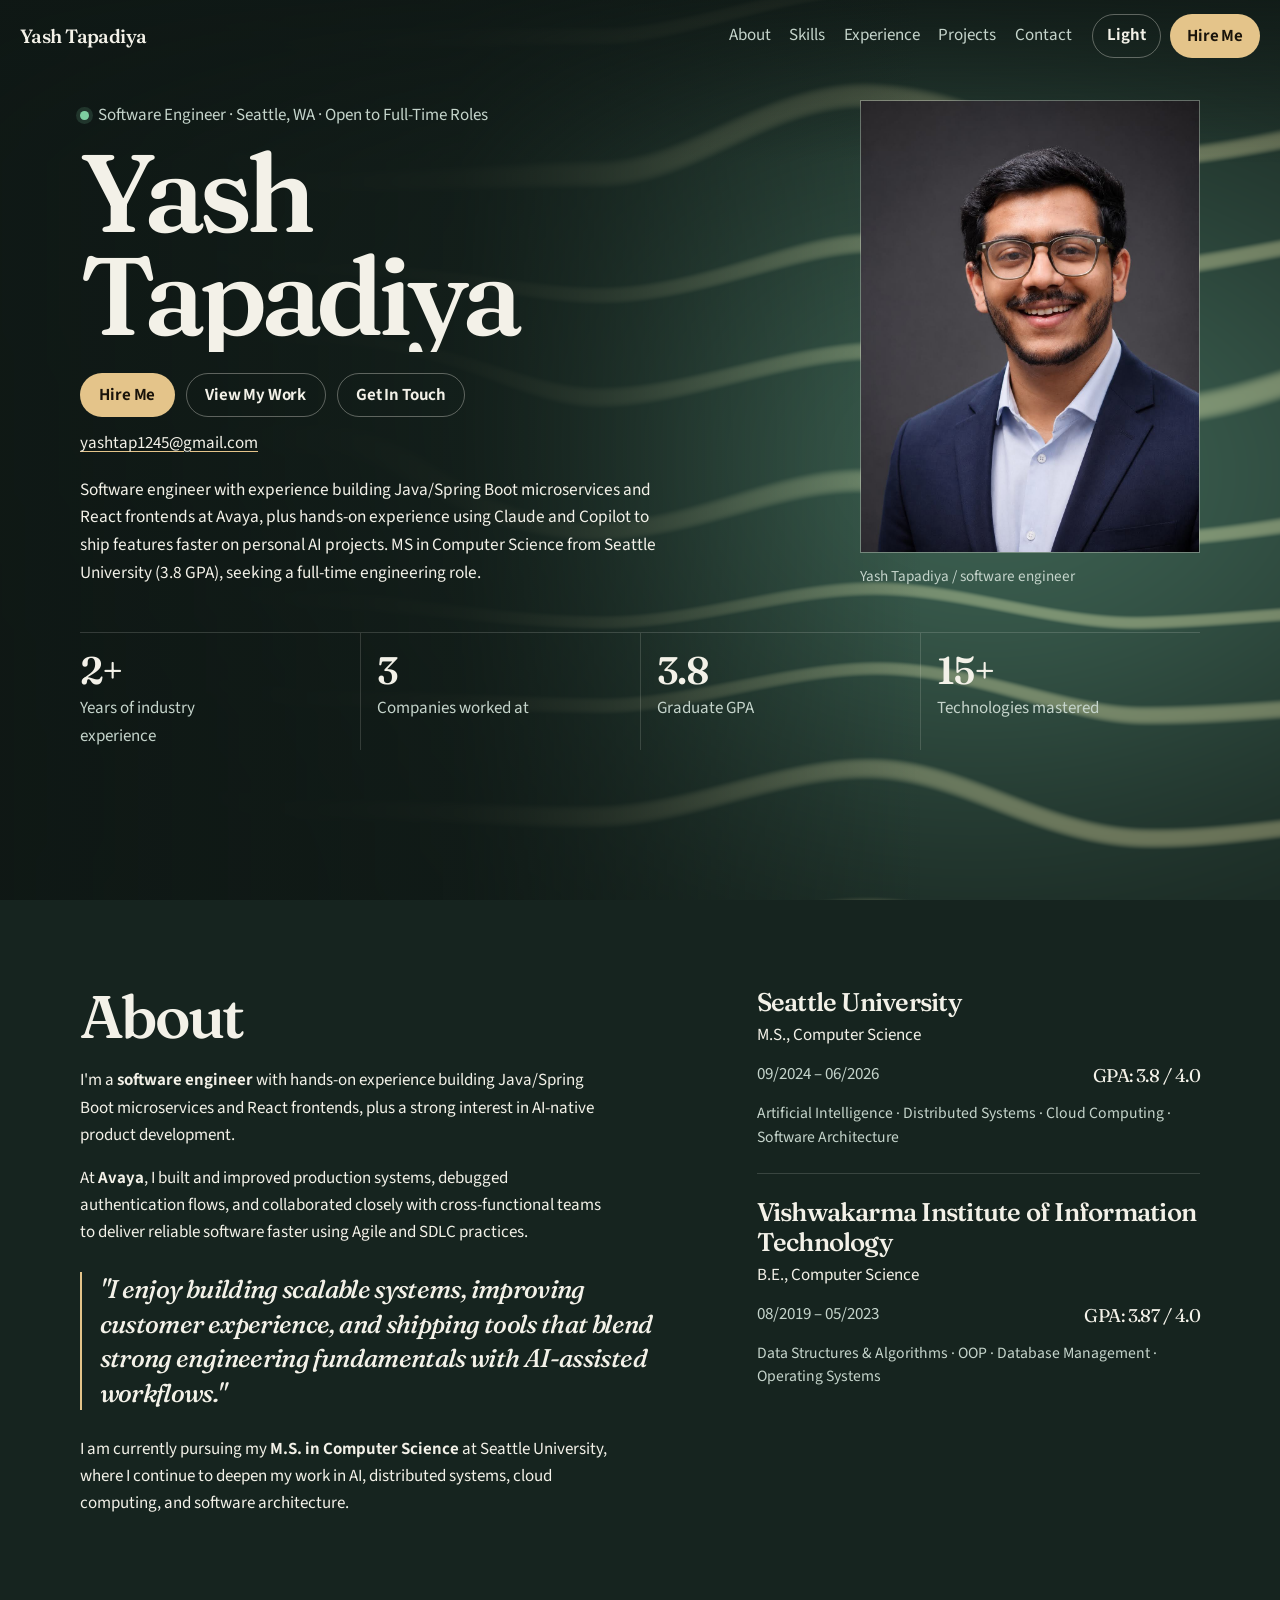
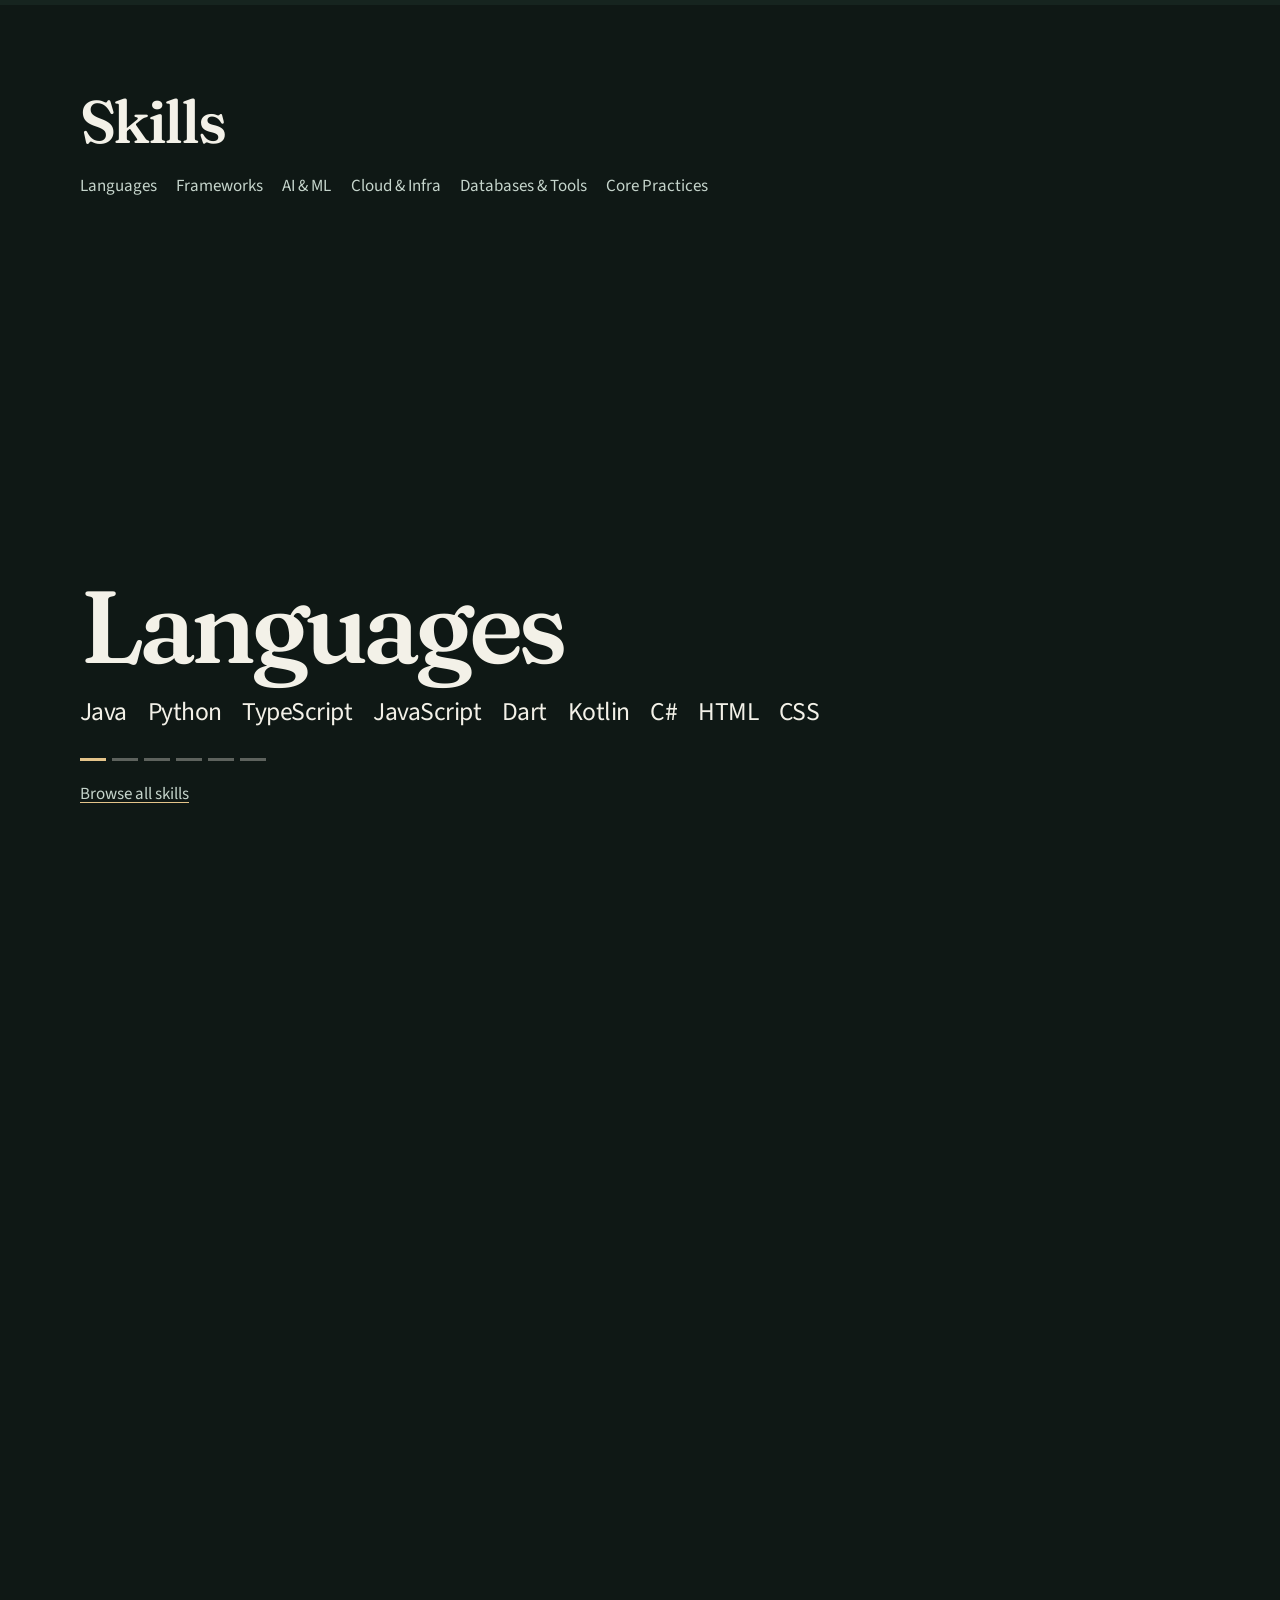
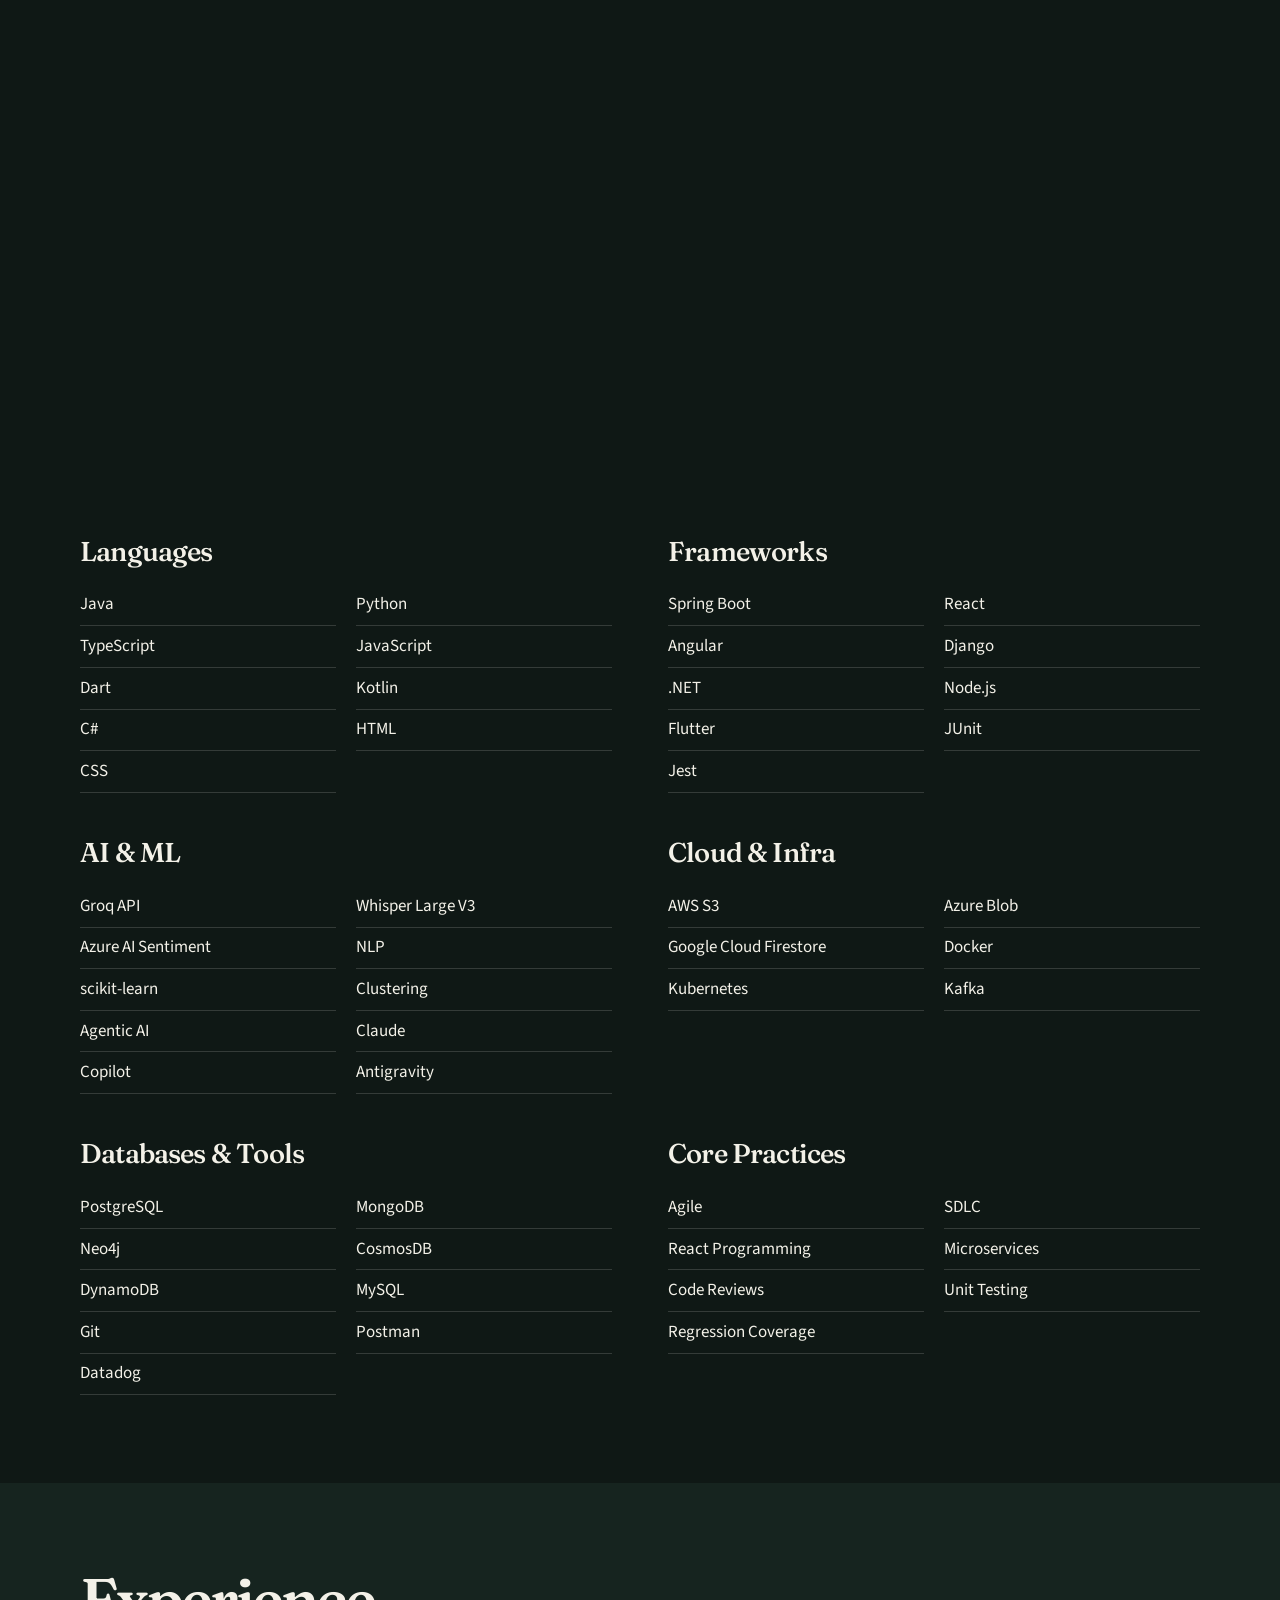
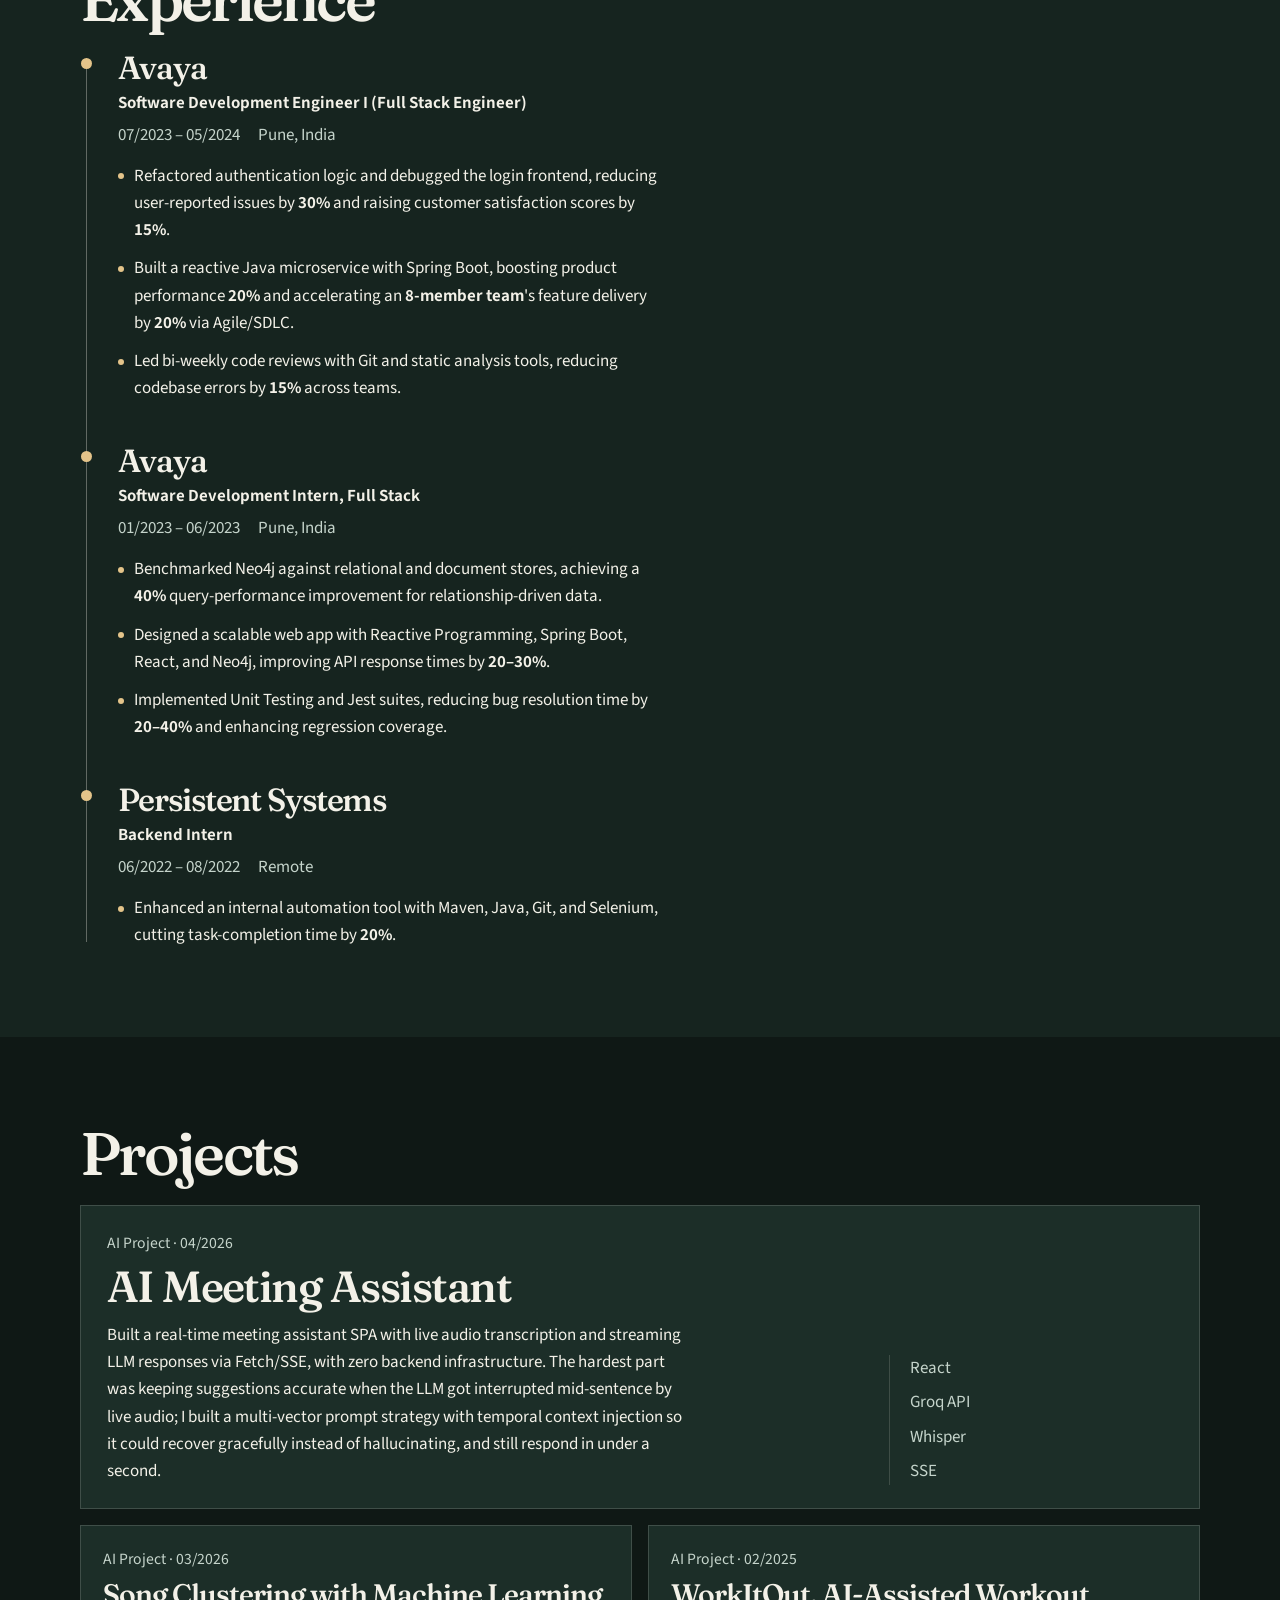
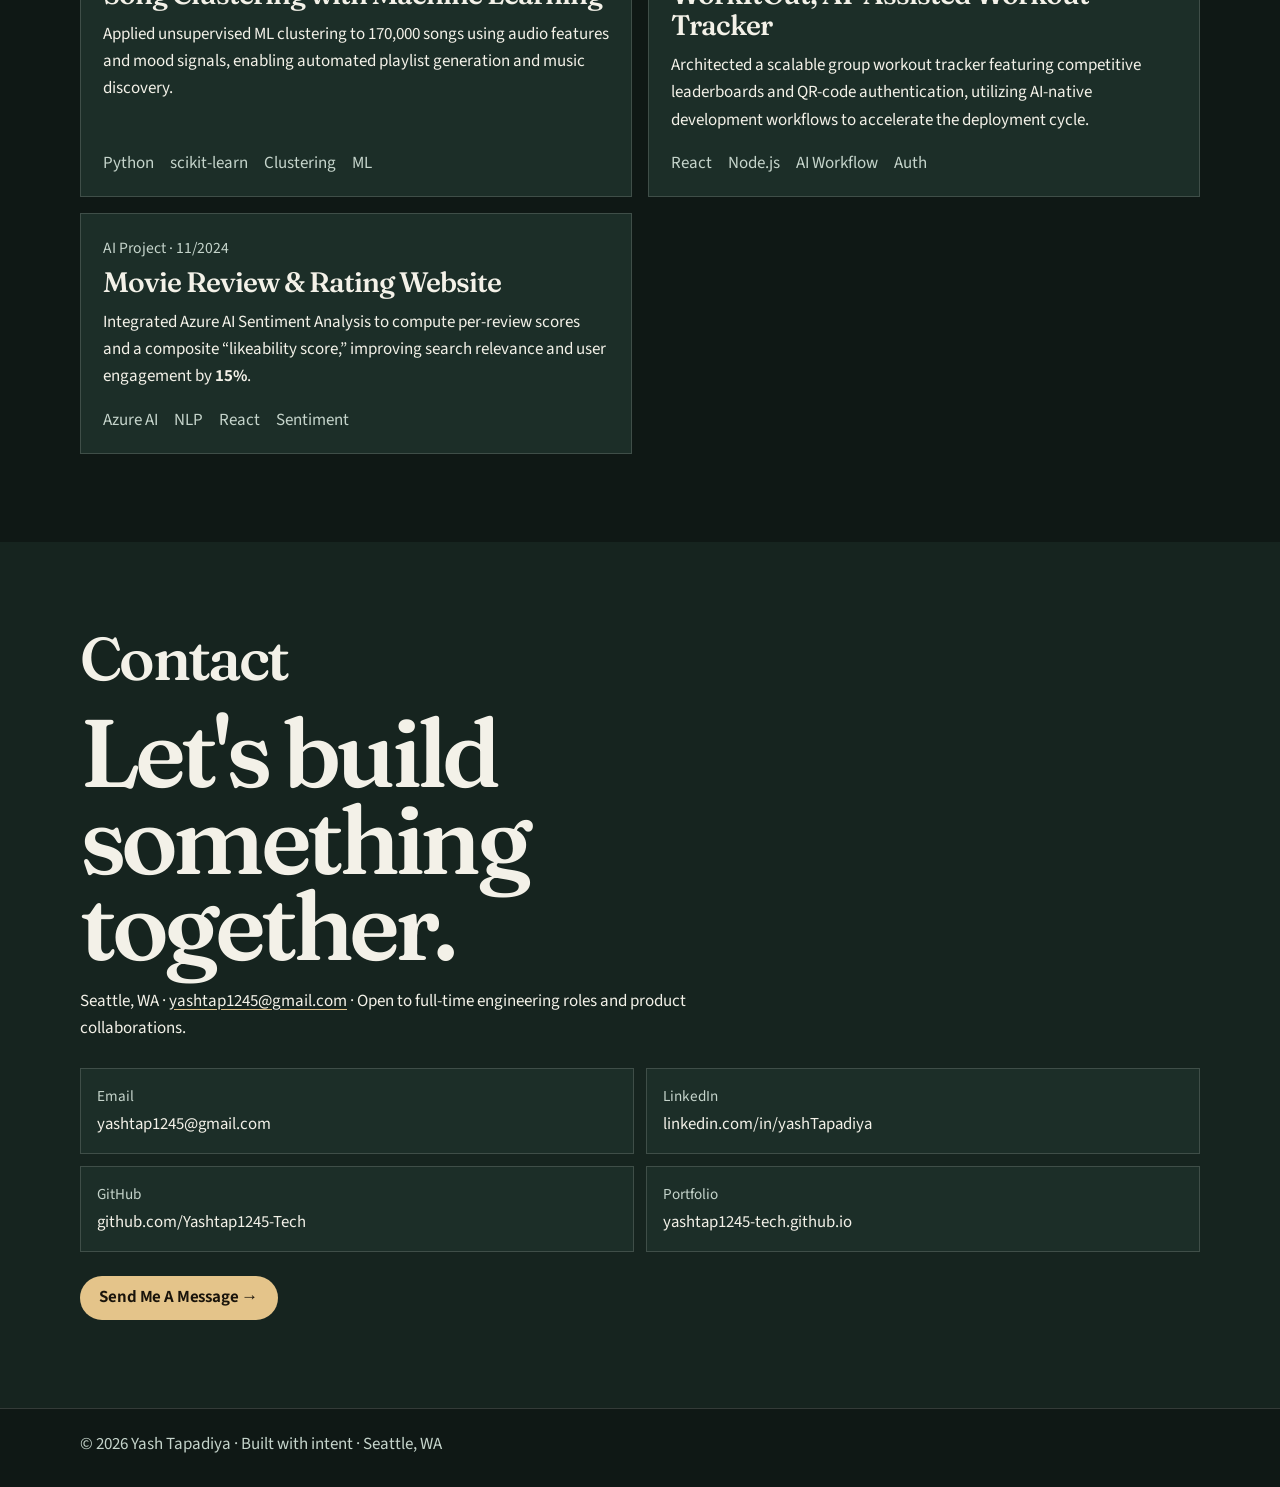
==== index.html @ cb51df67 "Redesign the portfolio for recruiters without dropping content. Replace the single-file page with a " ====
<!DOCTYPE html>
<html lang="en" data-theme="dark" class="no-js">
<head>
  <meta charset="UTF-8">
  <meta name="viewport" content="width=device-width, initial-scale=1.0">
  <script>
    document.documentElement.classList.remove("no-js");
    try {
      var savedTheme = localStorage.getItem("yt-theme");
      if (savedTheme === "light" || savedTheme === "dark") {
        document.documentElement.setAttribute("data-theme", savedTheme);
      }
    } catch (err) {}
  </script>
  <title>Yash Tapadiya — Software Engineer</title>
  <meta name="description" content="Yash Tapadiya is a software engineer in Seattle. Java, Spring Boot, and React. M.S. Computer Science, Seattle University, 2026. Open to full-time roles.">
  <meta name="author" content="Yash Tapadiya">
  <meta name="theme-color" content="#0f1815">
  <link rel="canonical" href="https://yashtap1245-tech.github.io/">
  <link rel="icon" href="favicon.svg" type="image/svg+xml">
  <meta property="og:type" content="website">
  <meta property="og:locale" content="en_US">
  <meta property="og:site_name" content="Yash Tapadiya">
  <meta property="og:title" content="Yash Tapadiya — Software Engineer">
  <meta property="og:description" content="Software engineer in Seattle building Java/Spring Boot microservices and React frontends. M.S. Computer Science, Seattle University. Open to full-time roles.">
  <meta property="og:url" content="https://yashtap1245-tech.github.io/">
  <meta property="og:image" content="https://yashtap1245-tech.github.io/data/dp.jpg">
  <meta property="og:image:alt" content="Portrait of Yash Tapadiya">
  <meta name="twitter:card" content="summary">
  <meta name="twitter:title" content="Yash Tapadiya — Software Engineer">
  <meta name="twitter:description" content="Software engineer in Seattle. Java, Spring Boot, React. M.S. Computer Science, Seattle University, 2026. Open to full-time roles.">
  <meta name="twitter:image" content="https://yashtap1245-tech.github.io/data/dp.jpg">
  <link rel="preload" href="fonts/fraunces.woff2" as="font" type="font/woff2" crossorigin>
  <link rel="preload" href="fonts/source-sans-3.woff2" as="font" type="font/woff2" crossorigin>
  <link rel="preload" href="data/dp.jpg" as="image">
  <link rel="stylesheet" href="css/site.css">
  <script type="application/ld+json">
  {
    "@context": "https://schema.org",
    "@type": "Person",
    "name": "Yash Tapadiya",
    "jobTitle": "Software Engineer",
    "email": "mailto:yashtap1245@gmail.com",
    "url": "https://yashtap1245-tech.github.io/",
    "image": "https://yashtap1245-tech.github.io/data/dp.jpg",
    "address": {
      "@type": "PostalAddress",
      "addressLocality": "Seattle",
      "addressRegion": "WA",
      "addressCountry": "US"
    },
    "alumniOf": [
      { "@type": "CollegeOrUniversity", "name": "Seattle University" },
      { "@type": "CollegeOrUniversity", "name": "Vishwakarma Institute of Information Technology" }
    ],
    "sameAs": [
      "https://linkedin.com/in/yashTapadiya",
      "https://github.com/Yashtap1245-Tech"
    ]
  }
  </script>
</head>
<body>
  <a class="skip" href="#content">Skip to content</a>
  <div class="cursor" aria-hidden="true"></div>

  <header class="site-header" id="site-header">
    <a class="logo" href="#home">Yash Tapadiya</a>
    <nav class="site-nav" id="site-nav" aria-label="Sections">
      <ul class="nav-links">
        <li><a href="#about">About</a></li>
        <li><a href="#skills">Skills</a></li>
        <li><a href="#experience">Experience</a></li>
        <li><a href="#projects">Projects</a></li>
        <li><a href="#contact">Contact</a></li>
      </ul>
    </nav>
    <div class="nav-actions">
      <button type="button" class="theme-toggle" id="theme-toggle" aria-pressed="false" aria-label="Switch to light mode">
        <span class="theme-toggle-label">Light</span>
      </button>
      <a class="btn btn-primary nav-hire" data-magnetic href="mailto:yashtap1245@gmail.com">Hire Me</a>
      <button type="button" class="nav-toggle" id="nav-toggle" aria-expanded="false" aria-controls="site-nav">Menu</button>
    </div>
    <div class="scroll-progress" aria-hidden="true"><span id="scroll-progress"></span></div>
  </header>

  <main id="content" tabindex="-1">
    <section class="hero" id="home" aria-labelledby="hero-title">
      <canvas class="sounding" id="sounding" aria-hidden="true"></canvas>
      <div class="hero-shade" aria-hidden="true"></div>
      <div class="wrap hero-inner">
        <div class="hero-grid">
          <div class="hero-copy">
            <p class="hero-tag"><span class="status-dot" aria-hidden="true"></span> Software Engineer · Seattle, WA · Open to Full-Time Roles</p>
            <h1 id="hero-title">
              <span class="line"><span class="line-inner">Yash</span></span>
              <span class="line"><span class="line-inner">Tapadiya</span></span>
            </h1>
            <div class="hero-actions">
              <a class="btn btn-primary" data-magnetic href="mailto:yashtap1245@gmail.com">Hire Me</a>
              <a class="btn btn-ghost" data-magnetic href="#projects">View My Work</a>
              <a class="btn btn-ghost" data-magnetic href="#contact">Get In Touch</a>
            </div>
            <p class="hero-mail"><a href="mailto:yashtap1245@gmail.com">yashtap1245@gmail.com</a></p>
            <p class="hero-desc">Software engineer with experience building Java/Spring Boot microservices and React frontends at Avaya, plus hands-on experience using Claude and Copilot to ship features faster on personal AI projects. MS in Computer Science from Seattle University (3.8 GPA), seeking a full-time engineering role.</p>
          </div>
          <figure class="hero-portrait">
            <img src="data/dp.jpg" width="1086" height="1448" alt="Portrait of Yash Tapadiya" fetchpriority="high">
            <figcaption>Yash Tapadiya / software engineer</figcaption>
          </figure>
        </div>
        <ul class="stats">
          <li>
            <span class="stat-num">2+</span>
            <span class="stat-label">Years of industry experience</span>
          </li>
          <li>
            <span class="stat-num">3</span>
            <span class="stat-label">Companies worked at</span>
          </li>
          <li>
            <span class="stat-num">3.8</span>
            <span class="stat-label">Graduate GPA</span>
          </li>
          <li>
            <span class="stat-num">15+</span>
            <span class="stat-label">Technologies mastered</span>
          </li>
        </ul>
      </div>
    </section>

    <section class="section section-elev" id="about">
      <div class="wrap about-grid">
        <div class="about-copy">
          <h2>About</h2>
          <p>I'm a <strong>software engineer</strong> with hands-on experience building Java/Spring Boot microservices and React frontends, plus a strong interest in AI-native product development.</p>
          <p>At <strong>Avaya</strong>, I built and improved production systems, debugged authentication flows, and collaborated closely with cross-functional teams to deliver reliable software faster using Agile and SDLC practices.</p>
          <blockquote class="pullquote">
            <p>"I enjoy building scalable systems, improving customer experience, and shipping tools that blend strong engineering fundamentals with AI-assisted workflows."</p>
          </blockquote>
          <p>I am currently pursuing my <strong>M.S. in Computer Science</strong> at Seattle University, where I continue to deepen my work in AI, distributed systems, cloud computing, and software architecture.</p>
        </div>
        <div class="education">
          <article class="edu">
            <h3>Seattle University</h3>
            <p class="edu-degree">M.S., Computer Science</p>
            <p class="edu-meta"><span>09/2024 – 06/2026</span><span class="edu-gpa">GPA: 3.8 / 4.0</span></p>
            <p class="edu-courses">Artificial Intelligence · Distributed Systems · Cloud Computing · Software Architecture</p>
          </article>
          <article class="edu">
            <h3>Vishwakarma Institute of Information Technology</h3>
            <p class="edu-degree">B.E., Computer Science</p>
            <p class="edu-meta"><span>08/2019 – 05/2023</span><span class="edu-gpa">GPA: 3.87 / 4.0</span></p>
            <p class="edu-courses">Data Structures &amp; Algorithms · OOP · Database Management · Operating Systems</p>
          </article>
        </div>
      </div>
    </section>

    <section class="section" id="skills">
      <div class="wrap">
        <h2>Skills</h2>
        <ul class="jumps">
          <li><a href="#skill-languages">Languages</a></li>
          <li><a href="#skill-frameworks">Frameworks</a></li>
          <li><a href="#skill-ai">AI &amp; ML</a></li>
          <li><a href="#skill-cloud">Cloud &amp; Infra</a></li>
          <li><a href="#skill-data">Databases &amp; Tools</a></li>
          <li><a href="#skill-practices">Core Practices</a></li>
        </ul>
        <div class="skills-reel" id="skills-reel" hidden>
          <div class="skills-reel-sticky">
            <p class="reel-name" id="reel-name" aria-hidden="true">Languages</p>
            <ul class="reel-items" id="reel-items" aria-hidden="true"></ul>
            <div class="reel-ticks" id="reel-ticks" aria-hidden="true"></div>
            <a class="reel-skip" href="#skill-index">Browse all skills</a>
          </div>
        </div>
        <div class="skills-index" id="skill-index" tabindex="-1">
          <article class="skill-group" id="skill-languages">
            <h3>Languages</h3>
            <ul>
              <li>Java</li>
              <li>Python</li>
              <li>TypeScript</li>
              <li>JavaScript</li>
              <li>Dart</li>
              <li>Kotlin</li>
              <li>C#</li>
              <li>HTML</li>
              <li>CSS</li>
            </ul>
          </article>
          <article class="skill-group" id="skill-frameworks">
            <h3>Frameworks</h3>
            <ul>
              <li>Spring Boot</li>
              <li>React</li>
              <li>Angular</li>
              <li>Django</li>
              <li>.NET</li>
              <li>Node.js</li>
              <li>Flutter</li>
              <li>JUnit</li>
              <li>Jest</li>
            </ul>
          </article>
          <article class="skill-group" id="skill-ai">
            <h3>AI &amp; ML</h3>
            <ul>
              <li>Groq API</li>
              <li>Whisper Large V3</li>
              <li>Azure AI Sentiment</li>
              <li>NLP</li>
              <li>scikit-learn</li>
              <li>Clustering</li>
              <li>Agentic AI</li>
              <li>Claude</li>
              <li>Copilot</li>
              <li>Antigravity</li>
            </ul>
          </article>
          <article class="skill-group" id="skill-cloud">
            <h3>Cloud &amp; Infra</h3>
            <ul>
              <li>AWS S3</li>
              <li>Azure Blob</li>
              <li>Google Cloud Firestore</li>
              <li>Docker</li>
              <li>Kubernetes</li>
              <li>Kafka</li>
            </ul>
          </article>
          <article class="skill-group" id="skill-data">
            <h3>Databases &amp; Tools</h3>
            <ul>
              <li>PostgreSQL</li>
              <li>MongoDB</li>
              <li>Neo4j</li>
              <li>CosmosDB</li>
              <li>DynamoDB</li>
              <li>MySQL</li>
              <li>Git</li>
              <li>Postman</li>
              <li>Datadog</li>
            </ul>
          </article>
          <article class="skill-group" id="skill-practices">
            <h3>Core Practices</h3>
            <ul>
              <li>Agile</li>
              <li>SDLC</li>
              <li>React Programming</li>
              <li>Microservices</li>
              <li>Code Reviews</li>
              <li>Unit Testing</li>
              <li>Regression Coverage</li>
            </ul>
          </article>
        </div>
      </div>
    </section>

    <section class="section section-elev" id="experience">
      <div class="wrap">
        <h2>Experience</h2>
        <div class="timeline-wrap">
        <span class="timeline-track" aria-hidden="true"></span>
        <span class="timeline-fill" aria-hidden="true"></span>
        <ol class="timeline">
          <li class="job">
            <span class="dot" aria-hidden="true"></span>
            <div class="job-body">
              <h3>Avaya</h3>
              <p class="job-role">Software Development Engineer I (Full Stack Engineer)</p>
              <p class="job-meta"><span>07/2023 – 05/2024</span><span>Pune, India</span></p>
              <ul class="bullets">
                <li>Refactored authentication logic and debugged the login frontend, reducing user-reported issues by <strong>30%</strong> and raising customer satisfaction scores by <strong>15%</strong>.</li>
                <li>Built a reactive Java microservice with Spring Boot, boosting product performance <strong>20%</strong> and accelerating an <strong>8-member team</strong>'s feature delivery by <strong>20%</strong> via Agile/SDLC.</li>
                <li>Led bi-weekly code reviews with Git and static analysis tools, reducing codebase errors by <strong>15%</strong> across teams.</li>
              </ul>
            </div>
          </li>
          <li class="job">
            <span class="dot" aria-hidden="true"></span>
            <div class="job-body">
              <h3>Avaya</h3>
              <p class="job-role">Software Development Intern, Full Stack</p>
              <p class="job-meta"><span>01/2023 – 06/2023</span><span>Pune, India</span></p>
              <ul class="bullets">
                <li>Benchmarked Neo4j against relational and document stores, achieving a <strong>40%</strong> query-performance improvement for relationship-driven data.</li>
                <li>Designed a scalable web app with Reactive Programming, Spring Boot, React, and Neo4j, improving API response times by <strong>20–30%</strong>.</li>
                <li>Implemented Unit Testing and Jest suites, reducing bug resolution time by <strong>20–40%</strong> and enhancing regression coverage.</li>
              </ul>
            </div>
          </li>
          <li class="job">
            <span class="dot" aria-hidden="true"></span>
            <div class="job-body">
              <h3>Persistent Systems</h3>
              <p class="job-role">Backend Intern</p>
              <p class="job-meta"><span>06/2022 – 08/2022</span><span>Remote</span></p>
              <ul class="bullets">
                <li>Enhanced an internal automation tool with Maven, Java, Git, and Selenium, cutting task-completion time by <strong>20%</strong>.</li>
              </ul>
            </div>
          </li>
        </ol>
        </div>
      </div>
    </section>

    <section class="section" id="projects">
      <div class="wrap">
        <h2>Projects</h2>
        <div class="project-grid">
          <article class="project project-featured">
            <p class="project-meta">AI Project · 04/2026</p>
            <h3 class="project-name">AI Meeting Assistant</h3>
            <p class="project-desc">Built a real-time meeting assistant SPA with live audio transcription and streaming LLM responses via Fetch/SSE, with zero backend infrastructure. The hardest part was keeping suggestions accurate when the LLM got interrupted mid-sentence by live audio; I built a multi-vector prompt strategy with temporal context injection so it could recover gracefully instead of hallucinating, and still respond in under a second.</p>
            <ul class="project-tech">
              <li>React</li>
              <li>Groq API</li>
              <li>Whisper</li>
              <li>SSE</li>
            </ul>
          </article>
          <article class="project">
            <p class="project-meta">AI Project · 03/2026</p>
            <h3 class="project-name">Song Clustering with Machine Learning</h3>
            <p class="project-desc">Applied unsupervised ML clustering to 170,000 songs using audio features and mood signals, enabling automated playlist generation and music discovery.</p>
            <ul class="project-tech">
              <li>Python</li>
              <li>scikit-learn</li>
              <li>Clustering</li>
              <li>ML</li>
            </ul>
          </article>
          <article class="project">
            <p class="project-meta">AI Project · 02/2025</p>
            <h3 class="project-name">WorkItOut, AI-Assisted Workout Tracker</h3>
            <p class="project-desc">Architected a scalable group workout tracker featuring competitive leaderboards and QR-code authentication, utilizing AI-native development workflows to accelerate the deployment cycle.</p>
            <ul class="project-tech">
              <li>React</li>
              <li>Node.js</li>
              <li>AI Workflow</li>
              <li>Auth</li>
            </ul>
          </article>
          <article class="project">
            <p class="project-meta">AI Project · 11/2024</p>
            <h3 class="project-name">Movie Review &amp; Rating Website</h3>
            <p class="project-desc">Integrated Azure AI Sentiment Analysis to compute per-review scores and a composite “likeability score,” improving search relevance and user engagement by <strong>15%</strong>.</p>
            <ul class="project-tech">
              <li>Azure AI</li>
              <li>NLP</li>
              <li>React</li>
              <li>Sentiment</li>
            </ul>
          </article>
        </div>
      </div>
    </section>

    <section class="section section-elev" id="contact">
      <div class="wrap contact-layout">
        <h2>Contact</h2>
        <p class="contact-display">Let's build<br>something<br>together.</p>
        <p class="contact-sub">Seattle, WA · <a href="mailto:yashtap1245@gmail.com">yashtap1245@gmail.com</a> · Open to full-time engineering roles and product collaborations.</p>
        <address>
          <ul class="contact-list">
            <li>
              <a href="mailto:yashtap1245@gmail.com">
                <span class="contact-k">Email</span>
                <span class="contact-v">yashtap1245@gmail.com</span>
              </a>
            </li>
            <li>
              <a href="https://linkedin.com/in/yashTapadiya" target="_blank" rel="me noopener noreferrer">
                <span class="contact-k">LinkedIn</span>
                <span class="contact-v">linkedin.com/in/yashTapadiya</span>
              </a>
            </li>
            <li>
              <a href="https://github.com/Yashtap1245-Tech" target="_blank" rel="me noopener noreferrer">
                <span class="contact-k">GitHub</span>
                <span class="contact-v">github.com/Yashtap1245-Tech</span>
              </a>
            </li>
            <li>
              <a href="https://yashtap1245-tech.github.io/" target="_blank" rel="noopener noreferrer">
                <span class="contact-k">Portfolio</span>
                <span class="contact-v">yashtap1245-tech.github.io</span>
              </a>
            </li>
          </ul>
        </address>
        <a class="btn btn-primary" data-magnetic href="mailto:yashtap1245@gmail.com">Send Me A Message →</a>
      </div>
    </section>
  </main>

  <footer class="site-footer">
    <div class="wrap">
      <p>© 2026 Yash Tapadiya · Built with intent · Seattle, WA</p>
    </div>
  </footer>

  <script src="vendor/gsap.min.js"></script>
  <script src="vendor/ScrollTrigger.min.js"></script>
  <script src="vendor/lenis.min.js"></script>
  <script src="js/site.js"></script>
</body>
</html>
---- css/site.css ----
@font-face {
  font-family: "Fraunces";
  src: url("../fonts/fraunces.woff2") format("woff2");
  font-weight: 100 900;
  font-style: normal;
  font-display: swap;
}

@font-face {
  font-family: "Fraunces";
  src: url("../fonts/fraunces-italic.woff2") format("woff2");
  font-weight: 100 900;
  font-style: italic;
  font-display: swap;
}

@font-face {
  font-family: "Source Sans 3";
  src: url("../fonts/source-sans-3.woff2") format("woff2");
  font-weight: 200 900;
  font-style: normal;
  font-display: swap;
}

:root {
  --bg: #0f1815;
  --elev: #16241f;
  --surface: #1c2e28;
  --text: #f3f1e8;
  --muted: #c5d4cb;
  --brass: #e4c48a;
  --brass-ink: #1a140b;
  --line: rgba(243, 241, 232, 0.16);
  --line-strong: rgba(243, 241, 232, 0.34);
  --btn: #e4c48a;
  --btn-text: #1a140b;
  --btn-hover: #f3d7a6;
  --ghost-hover: #f3f1e8;
  --nav-h: 4.5rem;
  --gutter: 1.25rem;
  --measure: 66ch;
  --header: color-mix(in srgb, var(--bg) 84%, transparent);
  --shadow: 0 24px 60px rgba(0, 0, 0, 0.28);
  color-scheme: dark;
  scrollbar-color: var(--brass) var(--bg);
  scrollbar-width: thin;
}

html[data-theme="light"] {
  --bg: #e5eee8;
  --elev: #f4f7f5;
  --surface: #fbfcfb;
  --text: #13241c;
  --muted: #3c5248;
  --brass: #8a5418;
  --brass-ink: #1a140b;
  --line: rgba(19, 36, 28, 0.14);
  --line-strong: rgba(19, 36, 28, 0.32);
  --btn: #16382c;
  --btn-text: #f4f7f4;
  --btn-hover: #0e2820;
  --ghost-hover: #16382c;
  --header: color-mix(in srgb, var(--bg) 88%, transparent);
  --shadow: 0 18px 40px rgba(19, 36, 28, 0.08);
  color-scheme: light;
}

*,
*::before,
*::after { box-sizing: border-box; }

html { scroll-padding-top: var(--nav-h); }

@media (prefers-reduced-motion: no-preference) {
  html { scroll-behavior: smooth; }
}

html.lenis,
html.lenis body { scroll-behavior: auto !important; }

body.nav-lock { overflow: hidden; }

body {
  margin: 0;
  background: var(--bg);
  color: var(--text);
  font-family: "Source Sans 3", "Segoe UI", sans-serif;
  font-size: 1.0625rem;
  font-weight: 400;
  line-height: 1.6;
  text-rendering: optimizeLegibility;
  -webkit-font-smoothing: antialiased;
  overflow-x: clip;
}

img { max-width: 100%; height: auto; }

h1, h2, h3, p, ul, ol, blockquote, figure, address { margin: 0; }

address { font-style: normal; }

ul, ol { padding: 0; list-style: none; }

a { color: inherit; }

strong { font-weight: 650; }

::selection {
  background: var(--brass);
  color: var(--brass-ink);
}

:focus { outline: none; }

:focus-visible {
  outline: 2px solid var(--brass);
  outline-offset: 3px;
}

.skip {
  position: absolute;
  left: 1rem;
  top: -4rem;
  z-index: 100;
  background: var(--brass);
  color: var(--brass-ink);
  padding: 0.6rem 0.9rem;
  border-radius: 999px;
  text-decoration: none;
  font-weight: 650;
}

.skip:focus { top: 0.75rem; }

.wrap {
  width: min(1120px, calc(100% - 2 * var(--gutter)));
  margin-inline: auto;
}

.section {
  padding: 5.5rem 0;
  scroll-margin-top: var(--nav-h);
}

.section-elev { background: var(--elev); }

.section h2,
.contact-display,
.hero h1,
.logo,
.reel-name,
.stat-num,
.edu h3,
.project-name,
.job h3,
.pullquote {
  font-family: "Fraunces", Georgia, serif;
  font-weight: 560;
}

.section h2 {
  font-size: clamp(2.5rem, 5vw, 3.75rem);
  letter-spacing: -0.045em;
  line-height: 0.95;
  margin-bottom: 1.4rem;
}

.btn {
  display: inline-flex;
  align-items: center;
  justify-content: center;
  min-height: 44px;
  padding: 0.65rem 1.15rem;
  border-radius: 999px;
  border: 1px solid transparent;
  text-decoration: none;
  font-weight: 650;
  letter-spacing: -0.01em;
  line-height: 1;
  transition: background-color 0.2s ease, border-color 0.2s ease, color 0.2s ease;
}

.btn-primary { background: var(--btn); color: var(--btn-text); }
.btn-primary:hover { background: var(--btn-hover); }

.btn-ghost {
  background: transparent;
  color: var(--text);
  border-color: var(--line-strong);
}

.btn-ghost:hover {
  border-color: var(--brass);
  color: var(--ghost-hover);
}

html[data-theme="dark"] .btn-ghost:hover { color: var(--brass); }

.cursor {
  position: fixed;
  left: 0;
  top: 0;
  z-index: 80;
  width: 14px;
  height: 14px;
  margin: -7px 0 0 -7px;
  border: 1px solid #fff;
  border-radius: 50%;
  mix-blend-mode: difference;
  pointer-events: none;
  opacity: 0;
  transform: translate3d(-100px, -100px, 0);
}

html.has-cursor,
html.has-cursor * { cursor: none !important; }

.cursor.is-hot {
  width: 46px;
  height: 46px;
  margin: -23px 0 0 -23px;
}

.site-header {
  position: fixed;
  inset: 0 0 auto 0;
  z-index: 40;
  display: flex;
  align-items: center;
  gap: 1.25rem;
  height: var(--nav-h);
  padding: 0 var(--gutter);
  background: transparent;
}

.site-header.is-scrolled {
  background: var(--header);
  backdrop-filter: blur(16px);
  border-bottom: 1px solid var(--line);
}

.logo {
  font-size: 1.2rem;
  letter-spacing: -0.03em;
  text-decoration: none;
  margin-right: auto;
  white-space: nowrap;
}

.nav-links {
  display: flex;
  align-items: center;
  gap: 1.15rem;
}

.nav-links a {
  text-decoration: none;
  color: var(--muted);
  padding: 0.4rem 0;
}

.nav-links a:hover { color: var(--text); }

.nav-links a[aria-current="true"] {
  color: var(--text);
  text-decoration: underline;
  text-decoration-color: var(--brass);
  text-decoration-thickness: 2px;
  text-underline-offset: 0.4rem;
}

.nav-actions {
  display: flex;
  align-items: center;
  gap: 0.55rem;
}

.theme-toggle,
.nav-toggle {
  min-height: 44px;
  border: 1px solid var(--line-strong);
  background: transparent;
  color: var(--text);
  border-radius: 999px;
  font: inherit;
  font-weight: 650;
  padding: 0 0.9rem;
}

.theme-toggle:hover,
.nav-toggle:hover { border-color: var(--brass); }

.nav-toggle { display: none; }

.nav-hire { padding-inline: 1rem; }

.scroll-progress {
  position: absolute;
  left: 0;
  right: 0;
  bottom: 0;
  height: 2px;
  pointer-events: none;
}

.scroll-progress span {
  display: block;
  height: 100%;
  width: 100%;
  background: var(--brass);
  transform: scaleX(0);
  transform-origin: left center;
}

.hero {
  position: relative;
  min-height: 100svh;
  padding: calc(var(--nav-h) + 1.75rem) 0 2.5rem;
  background:
    radial-gradient(55% 48% at 82% 38%, rgba(228, 196, 138, 0.16), transparent 64%),
    radial-gradient(40% 36% at 96% 80%, rgba(36, 78, 66, 0.55), transparent 70%),
    var(--bg);
  scroll-margin-top: 0;
}

html[data-theme="light"] .hero {
  background:
    radial-gradient(50% 46% at 84% 36%, rgba(138, 84, 24, 0.16), transparent 62%),
    radial-gradient(36% 32% at 8% 90%, rgba(22, 56, 44, 0.08), transparent 70%),
    var(--bg);
}

.sounding {
  display: none;
  position: absolute;
  inset: 0;
  width: 100%;
  height: 100%;
  z-index: 0;
  pointer-events: none;
}

html.is-live .sounding { display: block; }

.hero-shade {
  position: absolute;
  inset: 0;
  z-index: 1;
  pointer-events: none;
  background:
    linear-gradient(90deg, color-mix(in srgb, var(--bg) 94%, transparent) 0%, color-mix(in srgb, var(--bg) 78%, transparent) 36%, color-mix(in srgb, var(--bg) 28%, transparent) 58%, transparent 72%),
    linear-gradient(to bottom, color-mix(in srgb, var(--bg) 80%, transparent), transparent 18%);
}

.hero-inner { position: relative; z-index: 2; }

.hero-grid {
  display: grid;
  grid-template-columns: minmax(0, 1fr) minmax(220px, 340px);
  gap: clamp(1.5rem, 4vw, 4rem);
  align-items: center;
}

.hero-tag {
  display: flex;
  align-items: center;
  gap: 0.6rem;
  color: var(--muted);
  margin-bottom: 1rem;
  max-width: 40rem;
}

.status-dot {
  flex: 0 0 auto;
  width: 0.55rem;
  height: 0.55rem;
  border-radius: 50%;
  background: #7dcea0;
  box-shadow: 0 0 0 4px rgba(125, 206, 160, 0.16);
}

html[data-theme="light"] .status-dot {
  background: #1f7a45;
  box-shadow: 0 0 0 4px rgba(31, 122, 69, 0.14);
}

.hero h1 {
  font-size: clamp(4.4rem, 8.6vw, 7.5rem);
  line-height: 0.86;
  letter-spacing: -0.055em;
  font-weight: 560;
}

.line { display: block; }

.line-inner { display: block; padding-bottom: 0.08em; }

.hero-desc {
  max-width: var(--measure);
  margin-top: 1.15rem;
  font-size: 1.08rem;
  line-height: 1.6;
}

.hero-actions {
  display: flex;
  flex-wrap: wrap;
  gap: 0.7rem;
  margin-top: 1.35rem;
}

.hero-mail { margin-top: 0.8rem; }

.hero-mail a,
.contact-sub a {
  text-decoration-color: var(--brass);
  text-underline-offset: 0.18em;
}

.hero-portrait { margin: 0; justify-self: end; width: min(100%, 340px); }

.hero-portrait img {
  display: block;
  width: 100%;
  height: auto;
  aspect-ratio: 3 / 4;
  object-fit: cover;
  border: 1px solid var(--line-strong);
}

.hero-portrait figcaption {
  margin-top: 0.65rem;
  color: var(--muted);
  font-size: 0.95rem;
}

.stats {
  display: grid;
  grid-template-columns: repeat(4, 1fr);
  margin-top: 2.75rem;
  border-top: 1px solid var(--line);
}

.stats li {
  padding: 1.15rem 1rem 0 0;
}

.stats li + li {
  border-left: 1px solid var(--line);
  padding-left: 1rem;
}

.stat-num {
  display: block;
  font-size: clamp(2rem, 3vw, 2.7rem);
  letter-spacing: -0.04em;
  line-height: 1;
}

.stat-label {
  display: block;
  margin-top: 0.35rem;
  color: var(--muted);
  max-width: 12rem;
}

.about-grid {
  display: grid;
  grid-template-columns: minmax(0, 1.15fr) minmax(16rem, 0.85fr);
  gap: clamp(2rem, 6vw, 5rem);
  align-items: start;
}

.about-copy p + p { margin-top: 1rem; }

.about-copy p { max-width: var(--measure); }

.pullquote {
  margin: 1.6rem 0;
  padding-left: 1.1rem;
  border-left: 2px solid var(--brass);
  font-style: italic;
  font-size: clamp(1.35rem, 2vw, 1.7rem);
  font-weight: 480;
  line-height: 1.35;
  letter-spacing: -0.025em;
  max-width: 38rem;
}

.pullquote p { max-width: none; }

.edu + .edu { margin-top: 1.5rem; padding-top: 1.5rem; border-top: 1px solid var(--line); }

.edu h3 {
  font-size: clamp(1.45rem, 2vw, 1.8rem);
  letter-spacing: -0.03em;
  line-height: 1.15;
}

.edu-degree { margin-top: 0.3rem; }

.edu-meta {
  display: flex;
  justify-content: space-between;
  gap: 1rem;
  margin-top: 0.75rem;
  color: var(--muted);
}

.edu-gpa {
  color: var(--text);
  font-family: "Fraunces", Georgia, serif;
  font-size: 1.15rem;
  letter-spacing: -0.03em;
}

.edu-courses {
  margin-top: 0.7rem;
  color: var(--muted);
  font-size: 0.98rem;
  line-height: 1.5;
}

.jumps {
  display: flex;
  flex-wrap: wrap;
  gap: 0.55rem 1.2rem;
  margin: 0 0 1.5rem;
}

.jumps a {
  color: var(--muted);
  text-decoration: none;
  padding: 0.35rem 0;
}

.jumps a:hover { color: var(--brass); }

.skills-reel { height: 210vh; position: relative; }

.skills-reel-sticky {
  min-height: 100vh;
  display: flex;
  flex-direction: column;
  justify-content: center;
  padding: var(--nav-h) 0 2rem;
  background: var(--bg);
}

.reel-name {
  font-size: clamp(3.2rem, 8vw, 6.4rem);
  letter-spacing: -0.05em;
  line-height: 0.9;
  margin-bottom: 1.25rem;
}

.reel-items {
  display: flex;
  flex-wrap: wrap;
  gap: 0.45rem 1.3rem;
  max-width: 48rem;
}

.reel-items li {
  font-size: clamp(1.2rem, 2vw, 1.65rem);
  letter-spacing: -0.02em;
}

.reel-ticks {
  display: flex;
  gap: 0.4rem;
  margin-top: 1.6rem;
}

.reel-ticks span {
  width: 1.6rem;
  height: 3px;
  background: var(--line-strong);
}

.reel-ticks span.is-on { background: var(--brass); }

.reel-skip {
  margin-top: 1.25rem;
  color: var(--muted);
  text-underline-offset: 0.18em;
  text-decoration-color: var(--brass);
  width: fit-content;
}

.skills-index {
  display: grid;
  grid-template-columns: 1fr 1fr;
  gap: 2.4rem 3.5rem;
  padding-top: 1rem;
}

.skills-index:focus { outline: none; }

.skill-group h3 {
  font-family: "Fraunces", Georgia, serif;
  font-weight: 540;
  font-size: 1.7rem;
  letter-spacing: -0.03em;
  margin-bottom: 0.7rem;
}

.skill-group ul {
  display: grid;
  grid-template-columns: 1fr 1fr;
  gap: 0 1.25rem;
}

.skill-group li {
  padding: 0.42rem 0;
  border-bottom: 1px solid var(--line);
}

.skill-group li:hover { color: var(--brass); }

.timeline-wrap { position: relative; }

.timeline-track,
.timeline-fill {
  position: absolute;
  left: 6px;
  top: 0.45rem;
  bottom: 0.45rem;
  width: 1px;
}

.timeline-track { background: var(--line-strong); }

.timeline-fill {
  background: var(--brass);
  transform: scaleY(1);
  transform-origin: top center;
}

@media (prefers-reduced-motion: no-preference) {
  .timeline-fill { transform: scaleY(0); }
}

.job {
  position: relative;
  padding: 0 0 2.6rem 2.4rem;
}

.job:last-child { padding-bottom: 0; }

.dot {
  position: absolute;
  left: 1px;
  top: 0.45rem;
  width: 11px;
  height: 11px;
  border-radius: 50%;
  background: var(--brass);
  z-index: 1;
}

.job h3 {
  font-size: clamp(1.7rem, 2.5vw, 2.15rem);
  letter-spacing: -0.035em;
  line-height: 1.05;
}

.job-role {
  margin-top: 0.35rem;
  font-weight: 650;
}

.job-meta {
  display: flex;
  flex-wrap: wrap;
  gap: 0.4rem 1.1rem;
  margin-top: 0.3rem;
  color: var(--muted);
}

.bullets { margin-top: 0.85rem; }

.bullets li {
  position: relative;
  padding-left: 1rem;
  margin-top: 0.7rem;
  max-width: 68ch;
}

.bullets li::before {
  content: "";
  position: absolute;
  left: 0;
  top: 0.62em;
  width: 6px;
  height: 6px;
  border-radius: 50%;
  background: var(--brass);
}

.project-grid {
  display: grid;
  grid-template-columns: 1fr 1fr;
  gap: 1rem;
  perspective: 1400px;
}

.project {
  position: relative;
  display: flex;
  flex-direction: column;
  padding: 1.35rem 1.35rem 1.2rem;
  background: var(--surface);
  border: 1px solid var(--line);
  transform-style: preserve-3d;
  overflow: hidden;
  --mx: 50%;
  --my: 0%;
}

.project::before {
  content: "";
  position: absolute;
  inset: 0;
  background: radial-gradient(380px circle at var(--mx) var(--my), color-mix(in srgb, var(--brass) 18%, transparent), transparent 42%);
  opacity: 0;
  transition: opacity 0.35s ease;
  pointer-events: none;
}

.project:hover { border-color: var(--brass); }
.project:hover::before { opacity: 1; }

.project-featured { grid-column: 1 / -1; padding: 1.6rem 1.6rem 1.4rem; }

.project-meta { color: var(--muted); font-size: 0.98rem; }

.project-name {
  font-size: clamp(1.55rem, 2.2vw, 2rem);
  letter-spacing: -0.035em;
  line-height: 1.12;
  margin: 0.35rem 0 0.7rem;
}

.project-featured .project-name { font-size: clamp(2rem, 3.4vw, 2.9rem); }

.project-desc { max-width: 72ch; }

.project-tech {
  display: flex;
  flex-wrap: wrap;
  gap: 0.4rem 1rem;
  margin-top: auto;
  padding-top: 1rem;
  color: var(--muted);
  position: relative;
}

.project-featured {
  display: grid;
  grid-template-columns: minmax(0, 1.45fr) minmax(12rem, 0.55fr);
  column-gap: 2rem;
  align-items: end;
}

.project-featured .project-meta,
.project-featured .project-name,
.project-featured .project-desc { grid-column: 1; }

.project-featured .project-tech {
  grid-column: 2;
  grid-row: 1 / span 4;
  align-self: end;
  flex-direction: column;
  align-items: flex-start;
  gap: 0.45rem;
  margin-top: 0;
  padding: 0 0 0 1.25rem;
  border-left: 1px solid var(--line);
}

.contact-display {
  font-size: clamp(3.1rem, 8vw, 6rem);
  line-height: 0.9;
  letter-spacing: -0.05em;
  margin: 0.2rem 0 1.2rem;
}

.contact-sub {
  max-width: 42rem;
  color: var(--text);
}

.contact-list {
  display: grid;
  grid-template-columns: 1fr 1fr;
  gap: 0.75rem;
  margin: 1.6rem 0 1.5rem;
}

.contact-list a {
  display: flex;
  flex-direction: column;
  gap: 0.15rem;
  min-height: 5.2rem;
  padding: 0.95rem 1rem;
  text-decoration: none;
  background: var(--surface);
  border: 1px solid var(--line);
}

.contact-list a:hover { border-color: var(--brass); }

.contact-k { color: var(--muted); font-size: 0.95rem; }

.contact-v {
  font-size: 1.05rem;
  overflow-wrap: anywhere;
}

.site-footer {
  padding: 1.4rem 0 1.8rem;
  color: var(--muted);
  border-top: 1px solid var(--line);
}

@media (prefers-reduced-motion: no-preference) {
  .line { overflow: hidden; }

  .line-inner {
    animation: rise 1.05s cubic-bezier(0.16, 1, 0.3, 1) both;
  }

  .line + .line .line-inner { animation-delay: 0.12s; }
}

@keyframes rise {
  from { transform: translateY(108%); }
  to { transform: translateY(0); }
}

@media (max-width: 980px) {
  .project-featured { grid-template-columns: 1fr; }
  .project-featured .project-tech {
    grid-column: 1;
    grid-row: auto;
    flex-direction: row;
    border-left: 0;
    padding: 1rem 0 0;
    margin-top: 0.6rem;
    border-top: 1px solid var(--line);
  }
}

@media (max-width: 860px) {
  :root { --gutter: 1.1rem; }

  .nav-toggle { display: inline-flex; align-items: center; }

  html:not(.no-js) .site-nav {
    position: fixed;
    inset: var(--nav-h) 0 0 0;
    background: color-mix(in srgb, var(--bg) 96%, transparent);
    backdrop-filter: blur(18px);
    padding: 1.25rem var(--gutter) 2rem;
    visibility: hidden;
    overflow: auto;
    transform: translateY(-8px);
  }

  html:not(.no-js) .site-header.is-open .site-nav {
    visibility: visible;
    transform: none;
  }

  html:not(.no-js) .nav-links {
    flex-direction: column;
    align-items: flex-start;
    gap: 0.2rem;
  }

  html:not(.no-js) .nav-links a {
    font-family: "Fraunces", Georgia, serif;
    font-size: clamp(2rem, 8vw, 2.6rem);
    letter-spacing: -0.04em;
    color: var(--text);
    padding: 0.25rem 0;
  }

  html.no-js .site-header {
    height: auto;
    flex-wrap: wrap;
    padding-top: 0.8rem;
    padding-bottom: 0.8rem;
    background: var(--header);
  }

  html.no-js .nav-toggle { display: none; }
  html.no-js .nav-links { flex-wrap: wrap; gap: 0.7rem 1rem; }
  html.no-js .logo { width: 100%; }

  .hero { min-height: auto; padding-top: calc(var(--nav-h) + 1.15rem); }
  .hero-grid { grid-template-columns: 1fr; gap: 0.35rem; }
  .hero-copy { display: contents; }
  .hero-tag { order: 1; margin-bottom: 0.35rem; }
  .hero h1 { order: 2; font-size: clamp(3.5rem, 16vw, 4.8rem); }
  .hero-actions { order: 3; margin-top: 0.85rem; }
  .hero-mail { order: 4; }
  .hero-portrait {
    order: 5;
    width: max-content;
    max-width: 100%;
    margin-top: 1.1rem;
  }
  .hero-portrait img { width: 7rem; }
  .hero-portrait figcaption { max-width: 16rem; }
  .hero-desc { order: 6; margin-top: 0.9rem; }
  .stats { grid-template-columns: 1fr 1fr; gap: 1rem 0; }
  .stats li,
  .stats li + li { border-left: 0; padding-left: 0; }
  .stats li:nth-child(odd) { padding-right: 0.8rem; }
  .stats li:nth-child(even) { border-left: 1px solid var(--line); padding-left: 0.8rem; }
  .about-grid,
  .skills-index,
  .project-grid,
  .contact-list { grid-template-columns: 1fr; }
  .section { padding: 4.2rem 0; }
  .skills-reel { display: none !important; }
}

@media (forced-colors: active) {
  .cursor { display: none; }
  html.has-cursor,
  html.has-cursor * { cursor: auto !important; }
  .btn-primary { border: 1px solid ButtonText; }
}

@media print {
  .site-header,
  .cursor,
  .sounding,
  .hero-shade,
  .skills-reel,
  .nav-toggle,
  .theme-toggle { display: none !important; }
  body { background: #fff; color: #000; }
  .section-elev,
  .project,
  .contact-list a { background: #fff; }
  a { text-decoration: underline; }
  .hero { min-height: 0; padding-top: 0; }
}
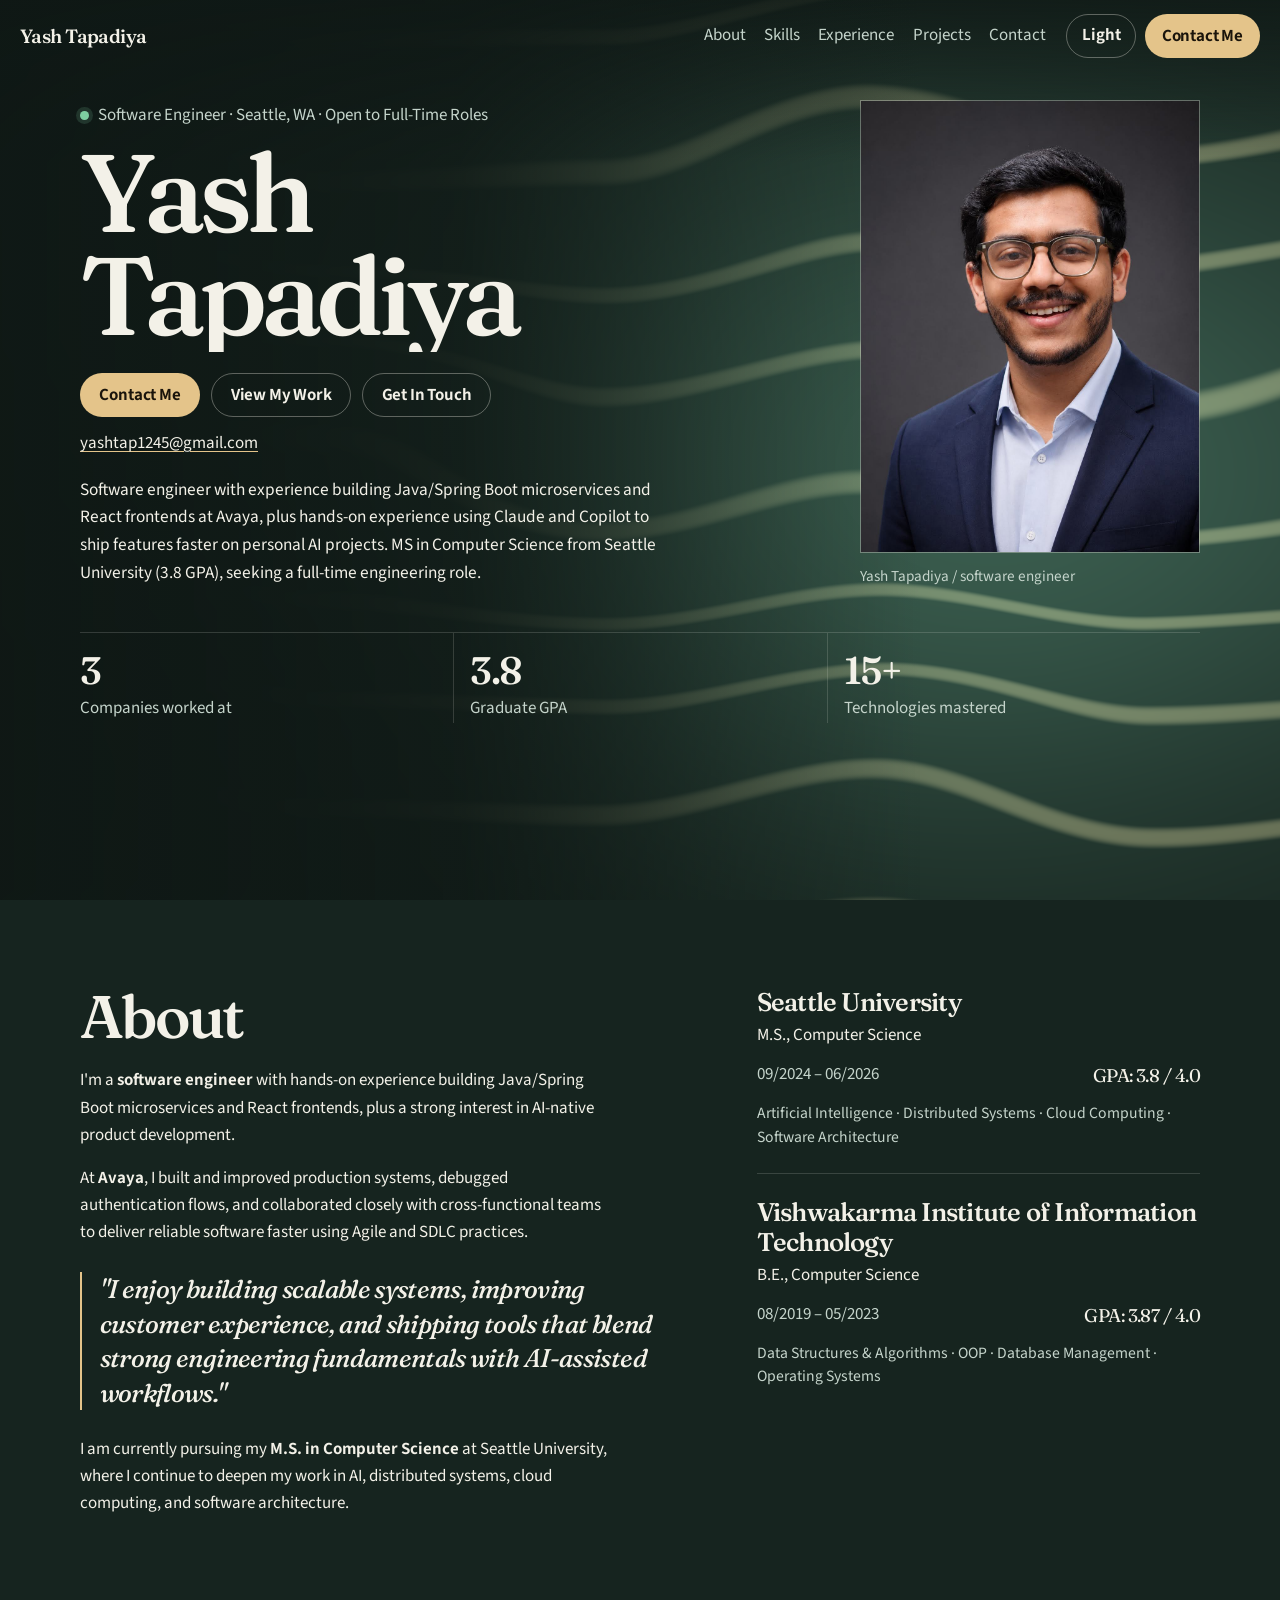
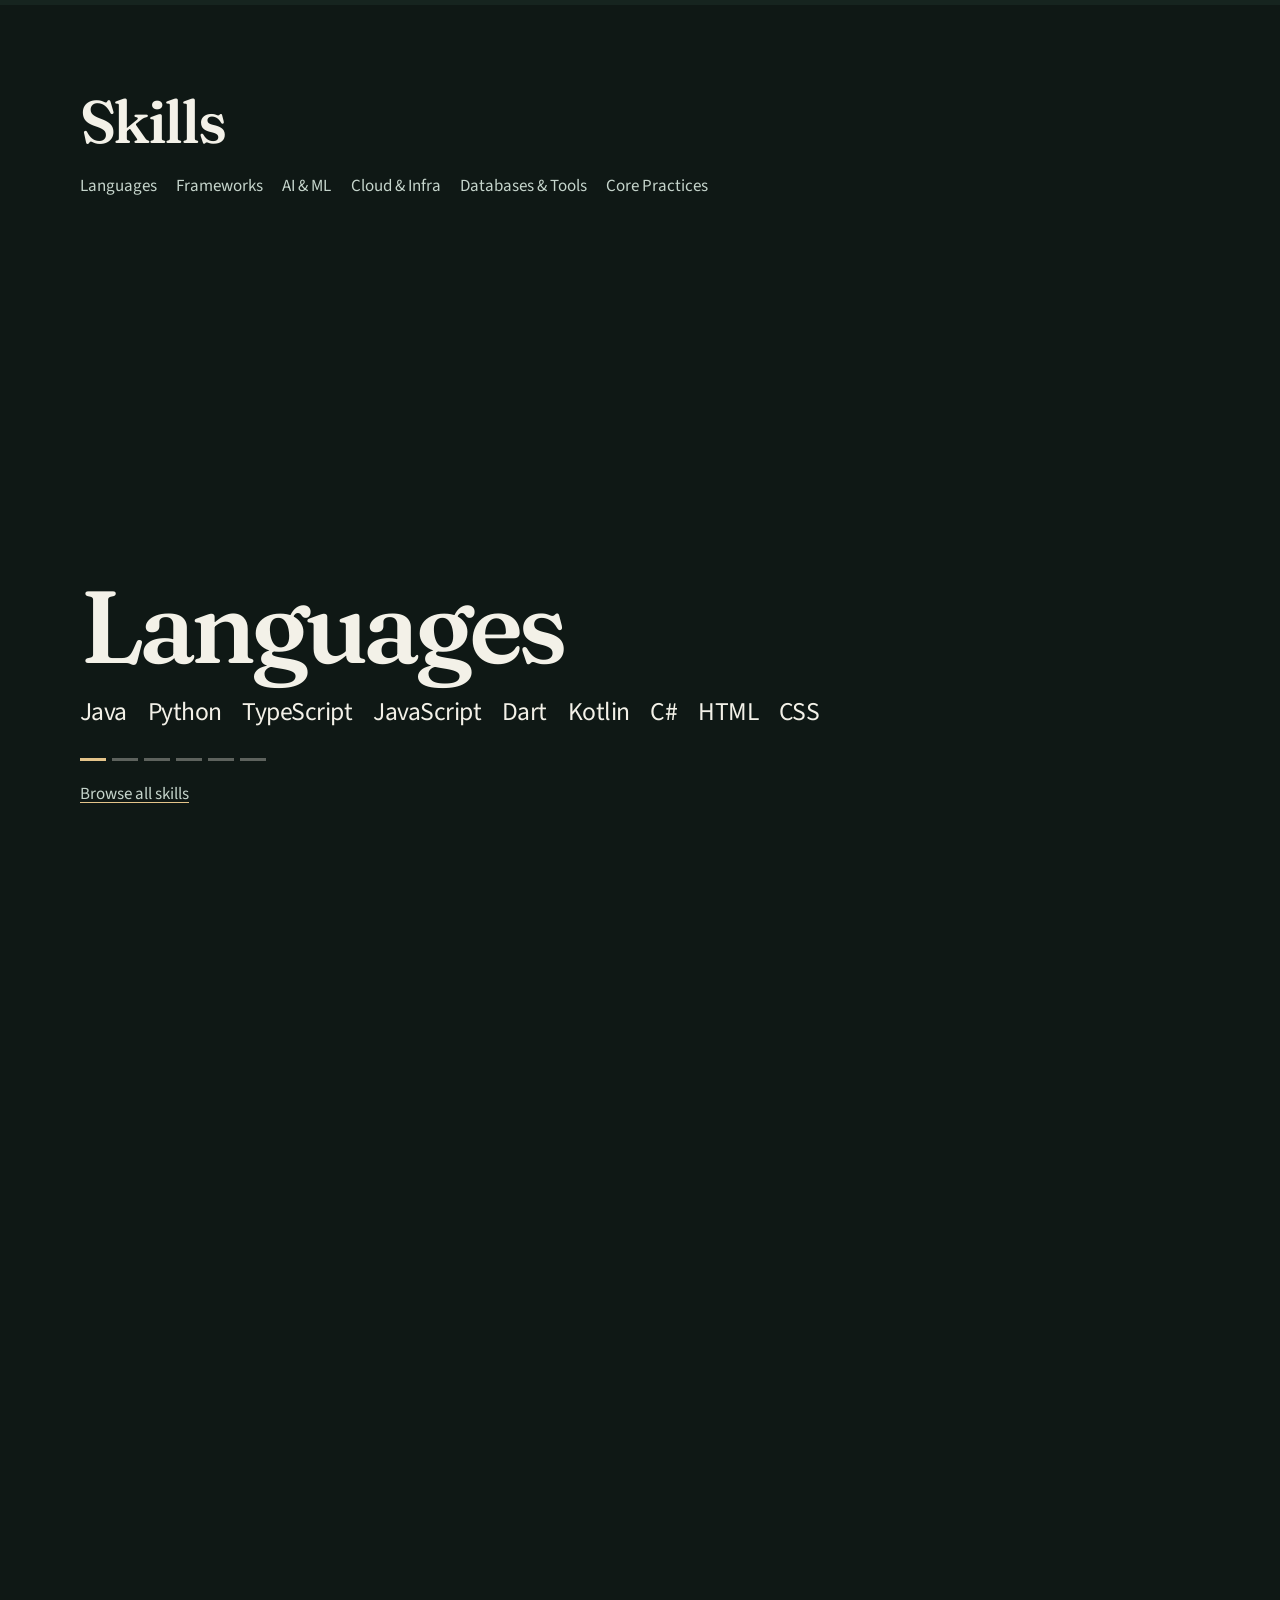
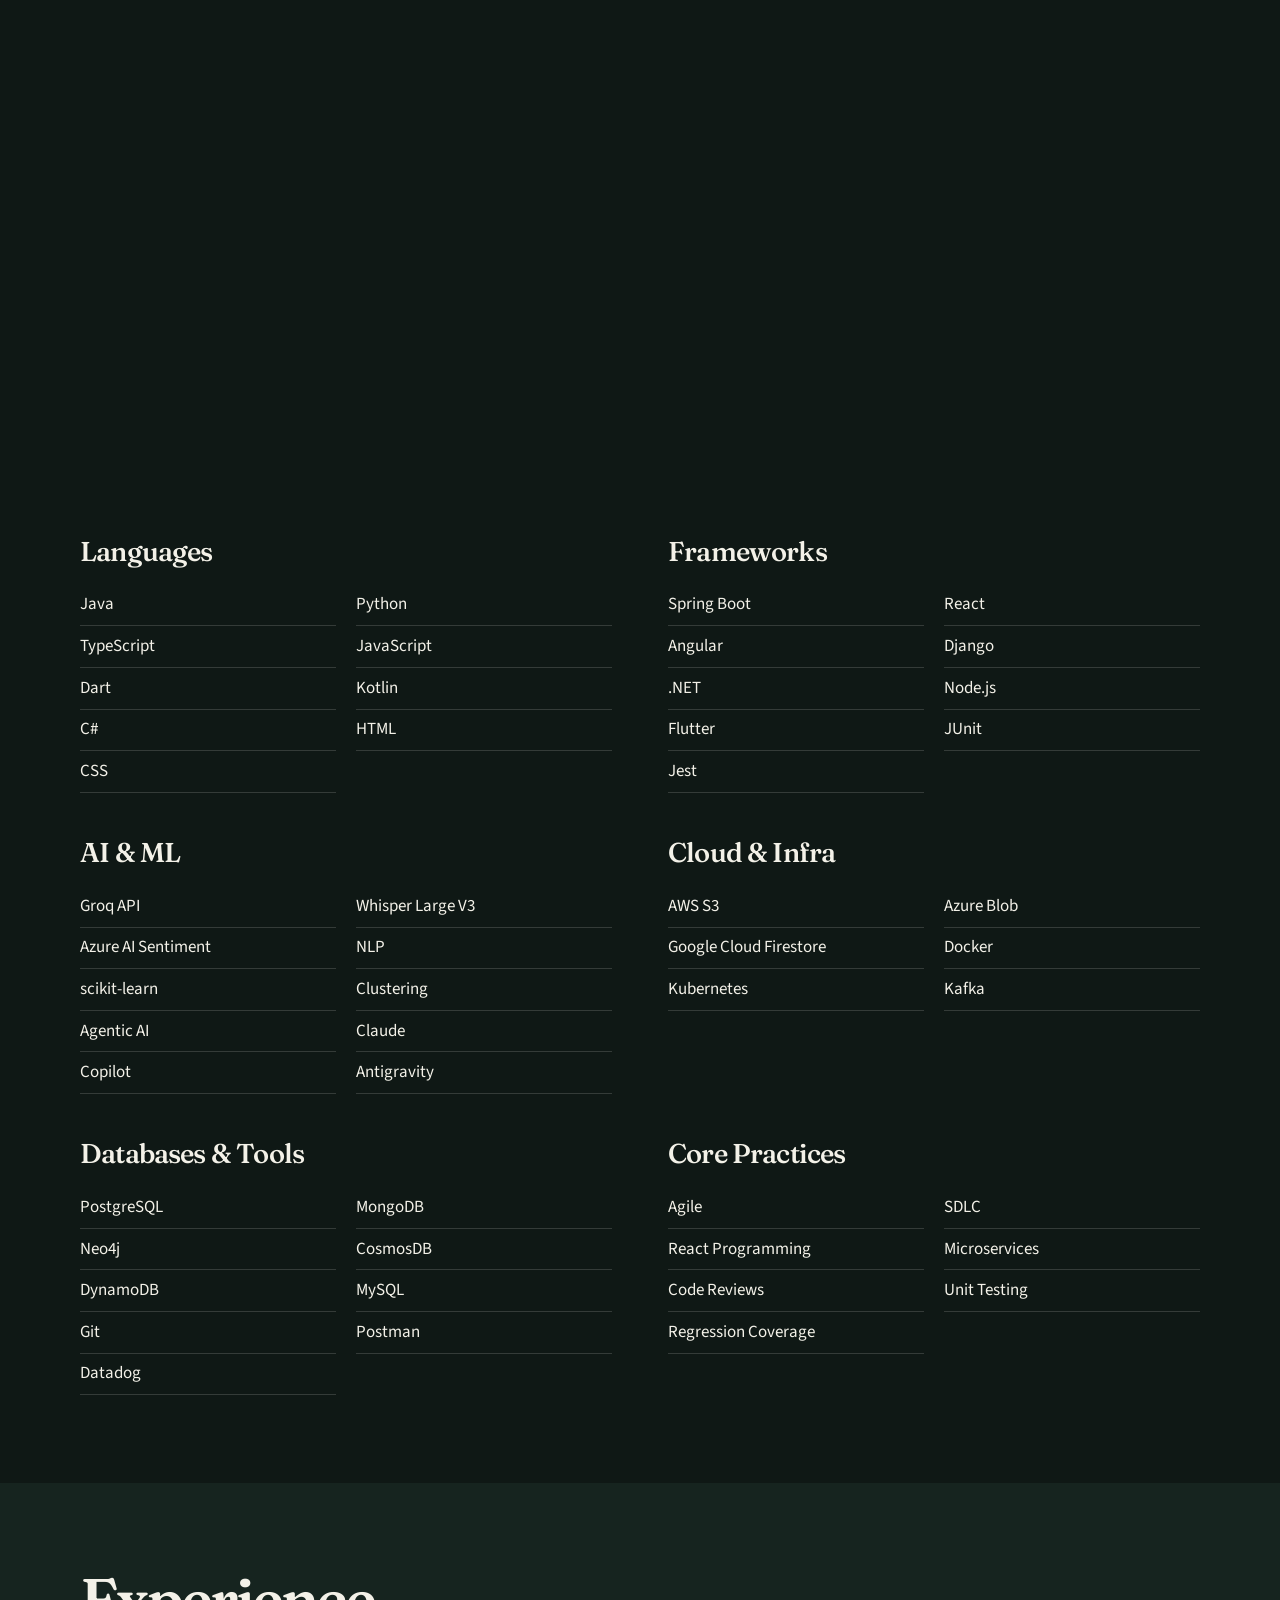
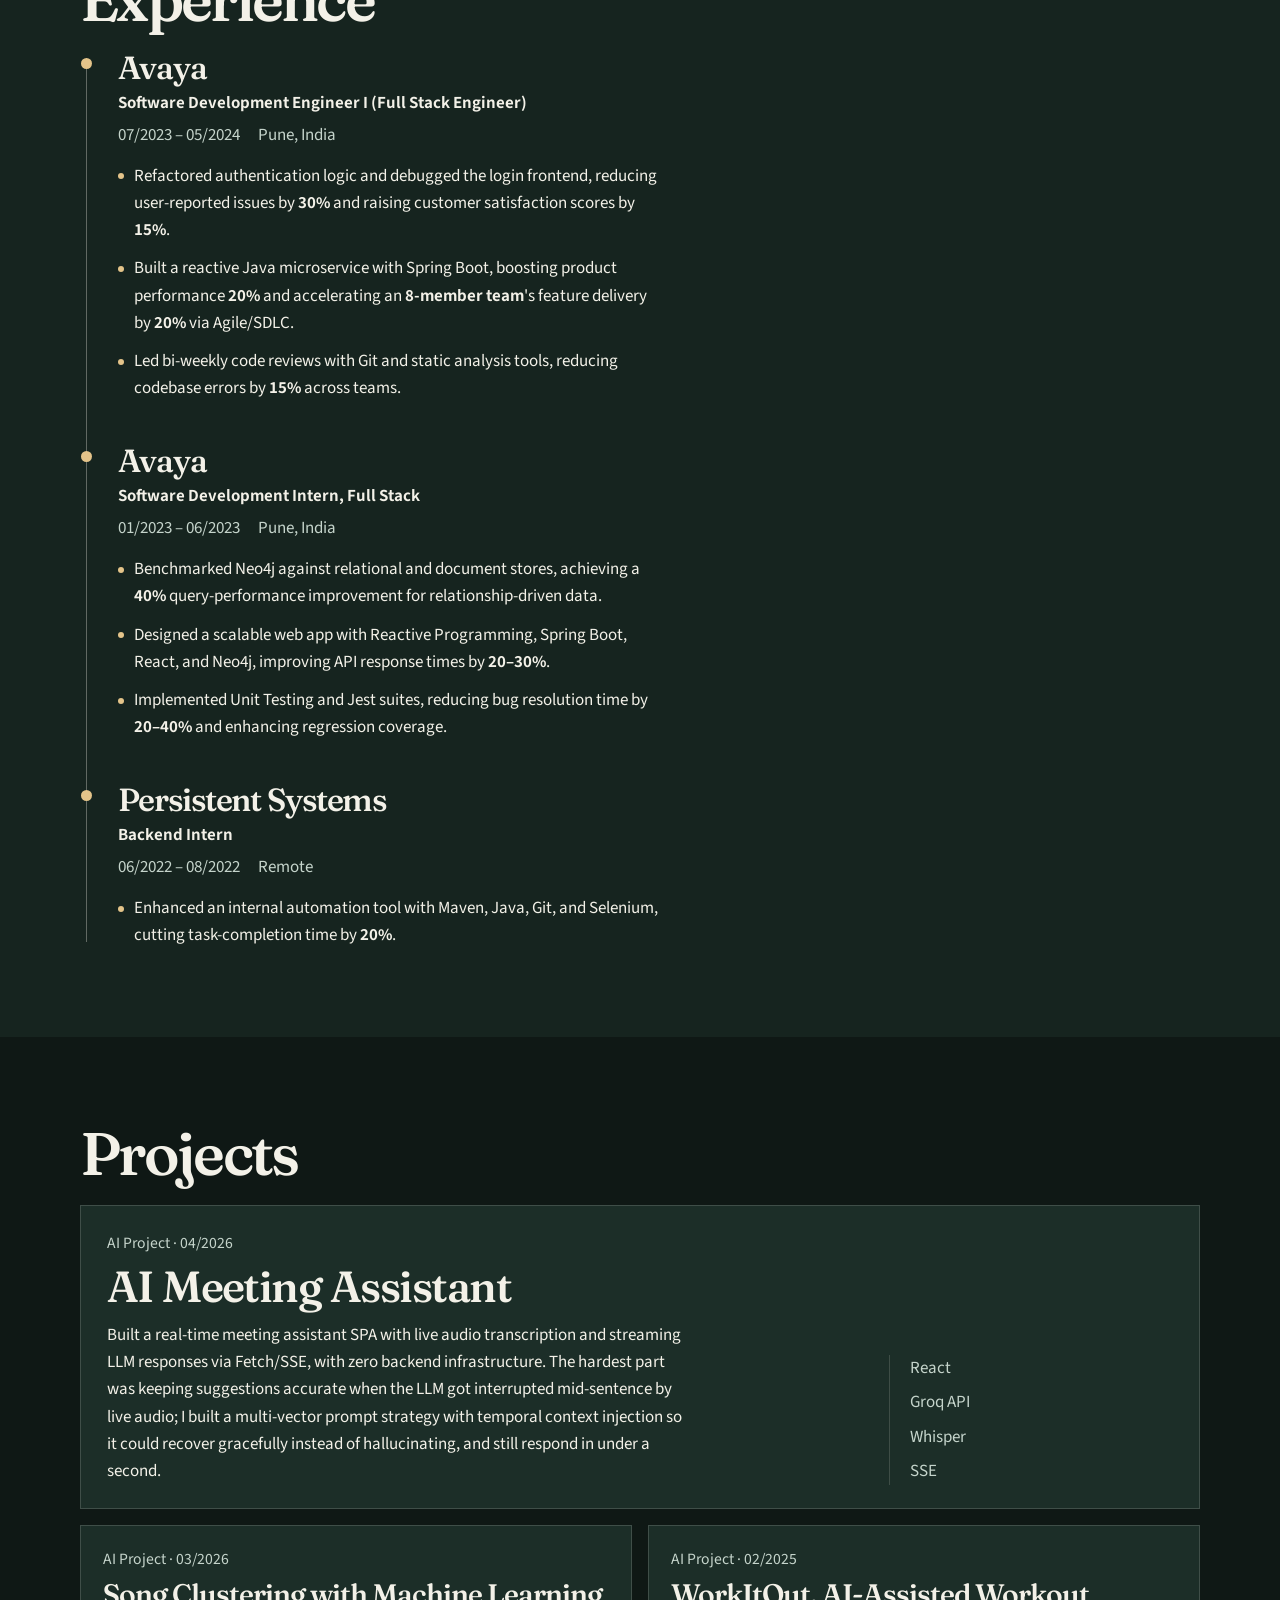
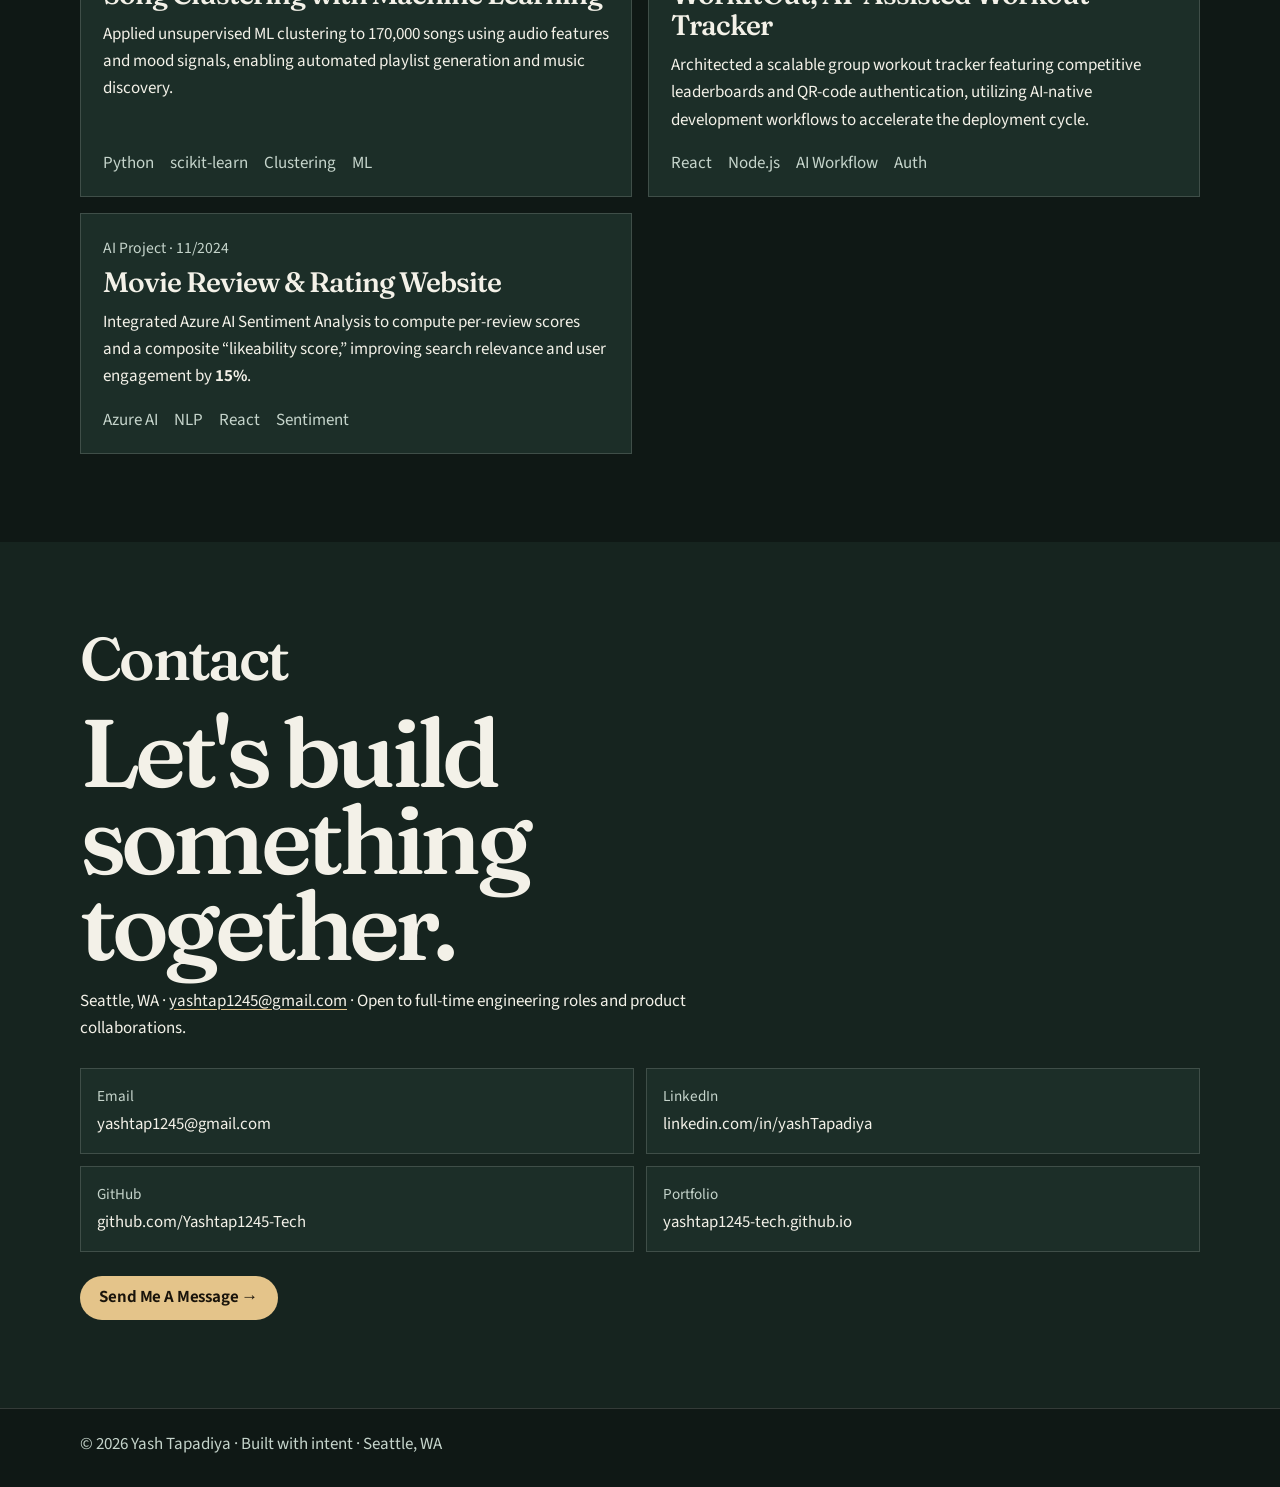
==== commit 36b58a57: "Rename Hire Me to Contact Me and remove the years stat. The header and hero now say Contact Me, incl" ====
--- a/index.html
+++ b/index.html
@@ -79,7 +79,7 @@
       <button type="button" class="theme-toggle" id="theme-toggle" aria-pressed="false" aria-label="Switch to light mode">
         <span class="theme-toggle-label">Light</span>
       </button>
-      <a class="btn btn-primary nav-hire" data-magnetic href="mailto:yashtap1245@gmail.com">Hire Me</a>
+      <a class="btn btn-primary nav-hire" data-magnetic href="mailto:yashtap1245@gmail.com" aria-label="Contact Me">Contact Me</a>
       <button type="button" class="nav-toggle" id="nav-toggle" aria-expanded="false" aria-controls="site-nav">Menu</button>
     </div>
     <div class="scroll-progress" aria-hidden="true"><span id="scroll-progress"></span></div>
@@ -98,7 +98,7 @@
               <span class="line"><span class="line-inner">Tapadiya</span></span>
             </h1>
             <div class="hero-actions">
-              <a class="btn btn-primary" data-magnetic href="mailto:yashtap1245@gmail.com">Hire Me</a>
+              <a class="btn btn-primary" data-magnetic href="mailto:yashtap1245@gmail.com" aria-label="Contact Me">Contact Me</a>
               <a class="btn btn-ghost" data-magnetic href="#projects">View My Work</a>
               <a class="btn btn-ghost" data-magnetic href="#contact">Get In Touch</a>
             </div>
@@ -111,10 +111,6 @@
           </figure>
         </div>
         <ul class="stats">
-          <li>
-            <span class="stat-num">2+</span>
-            <span class="stat-label">Years of industry experience</span>
-          </li>
           <li>
             <span class="stat-num">3</span>
             <span class="stat-label">Companies worked at</span>
--- a/css/site.css
+++ b/css/site.css
@@ -436,7 +436,7 @@
 
 .stats {
   display: grid;
-  grid-template-columns: repeat(4, 1fr);
+  grid-template-columns: repeat(3, 1fr);
   margin-top: 2.75rem;
   border-top: 1px solid var(--line);
 }
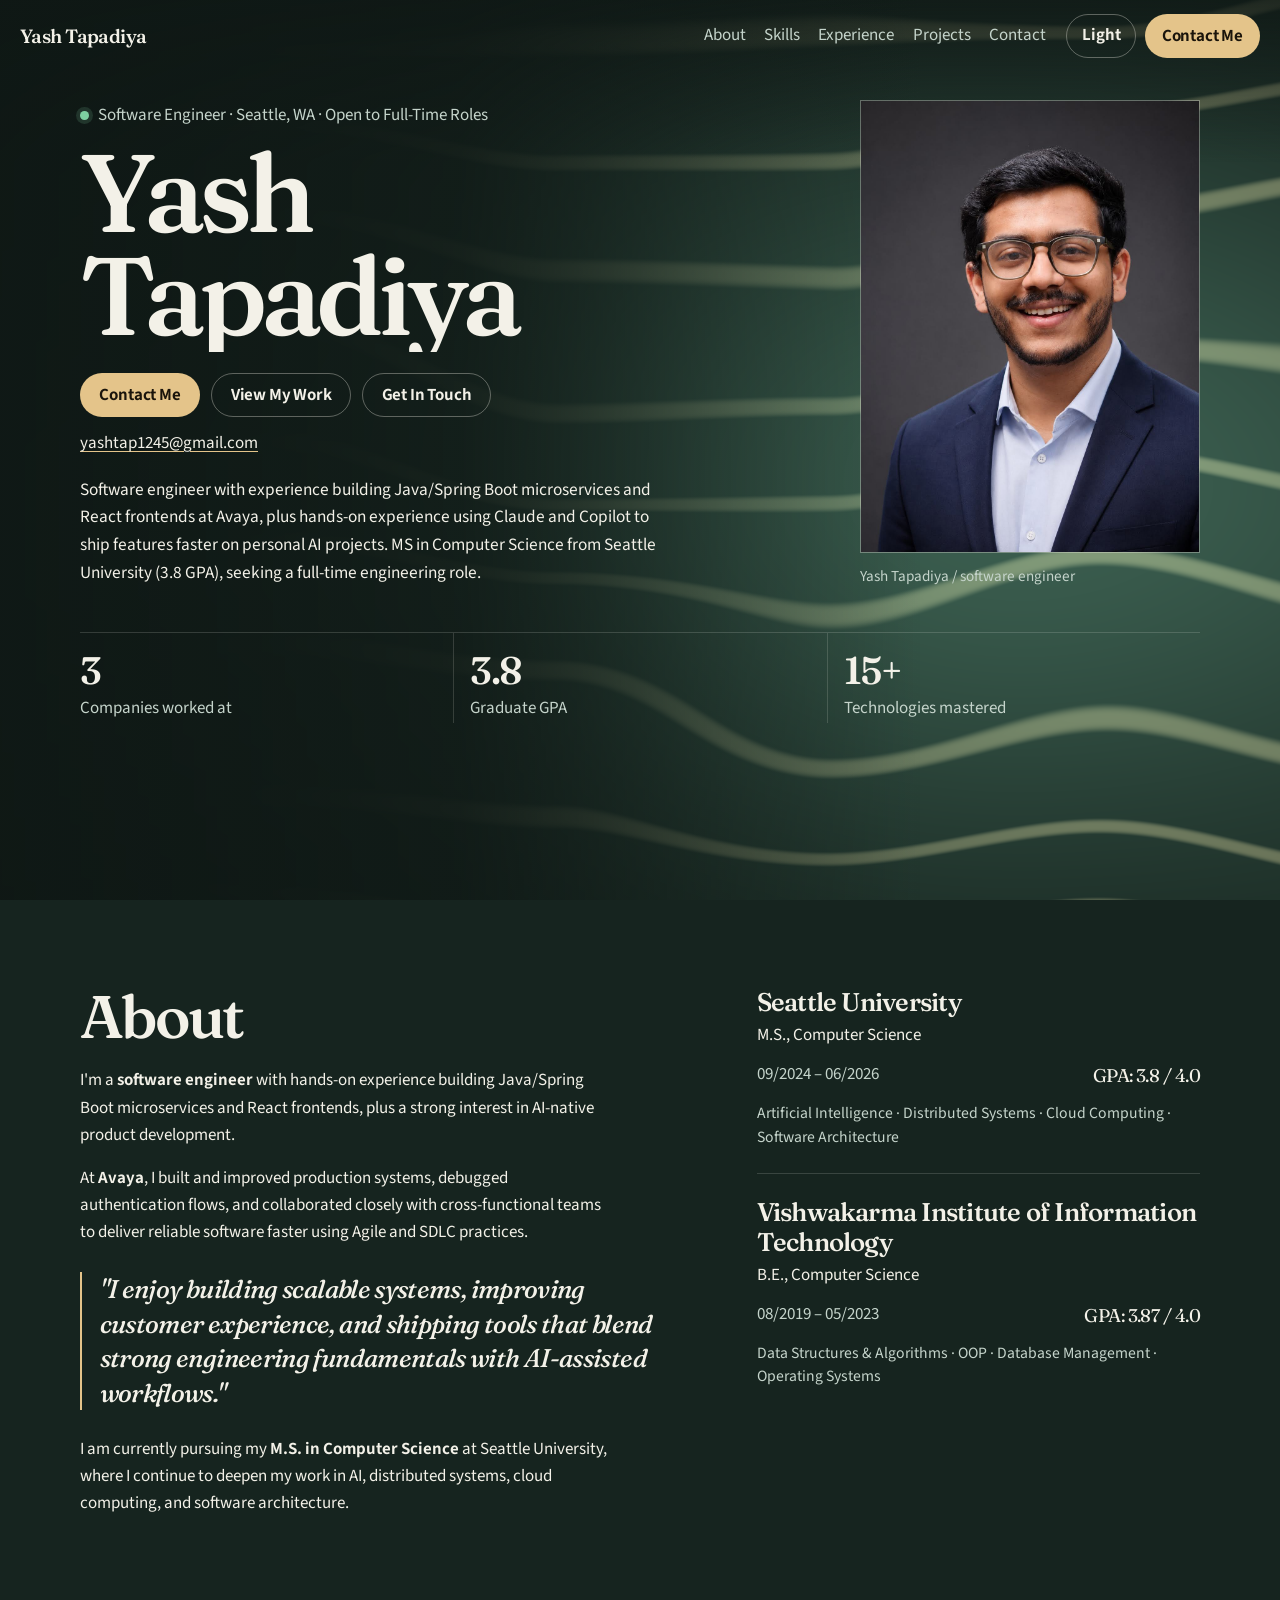
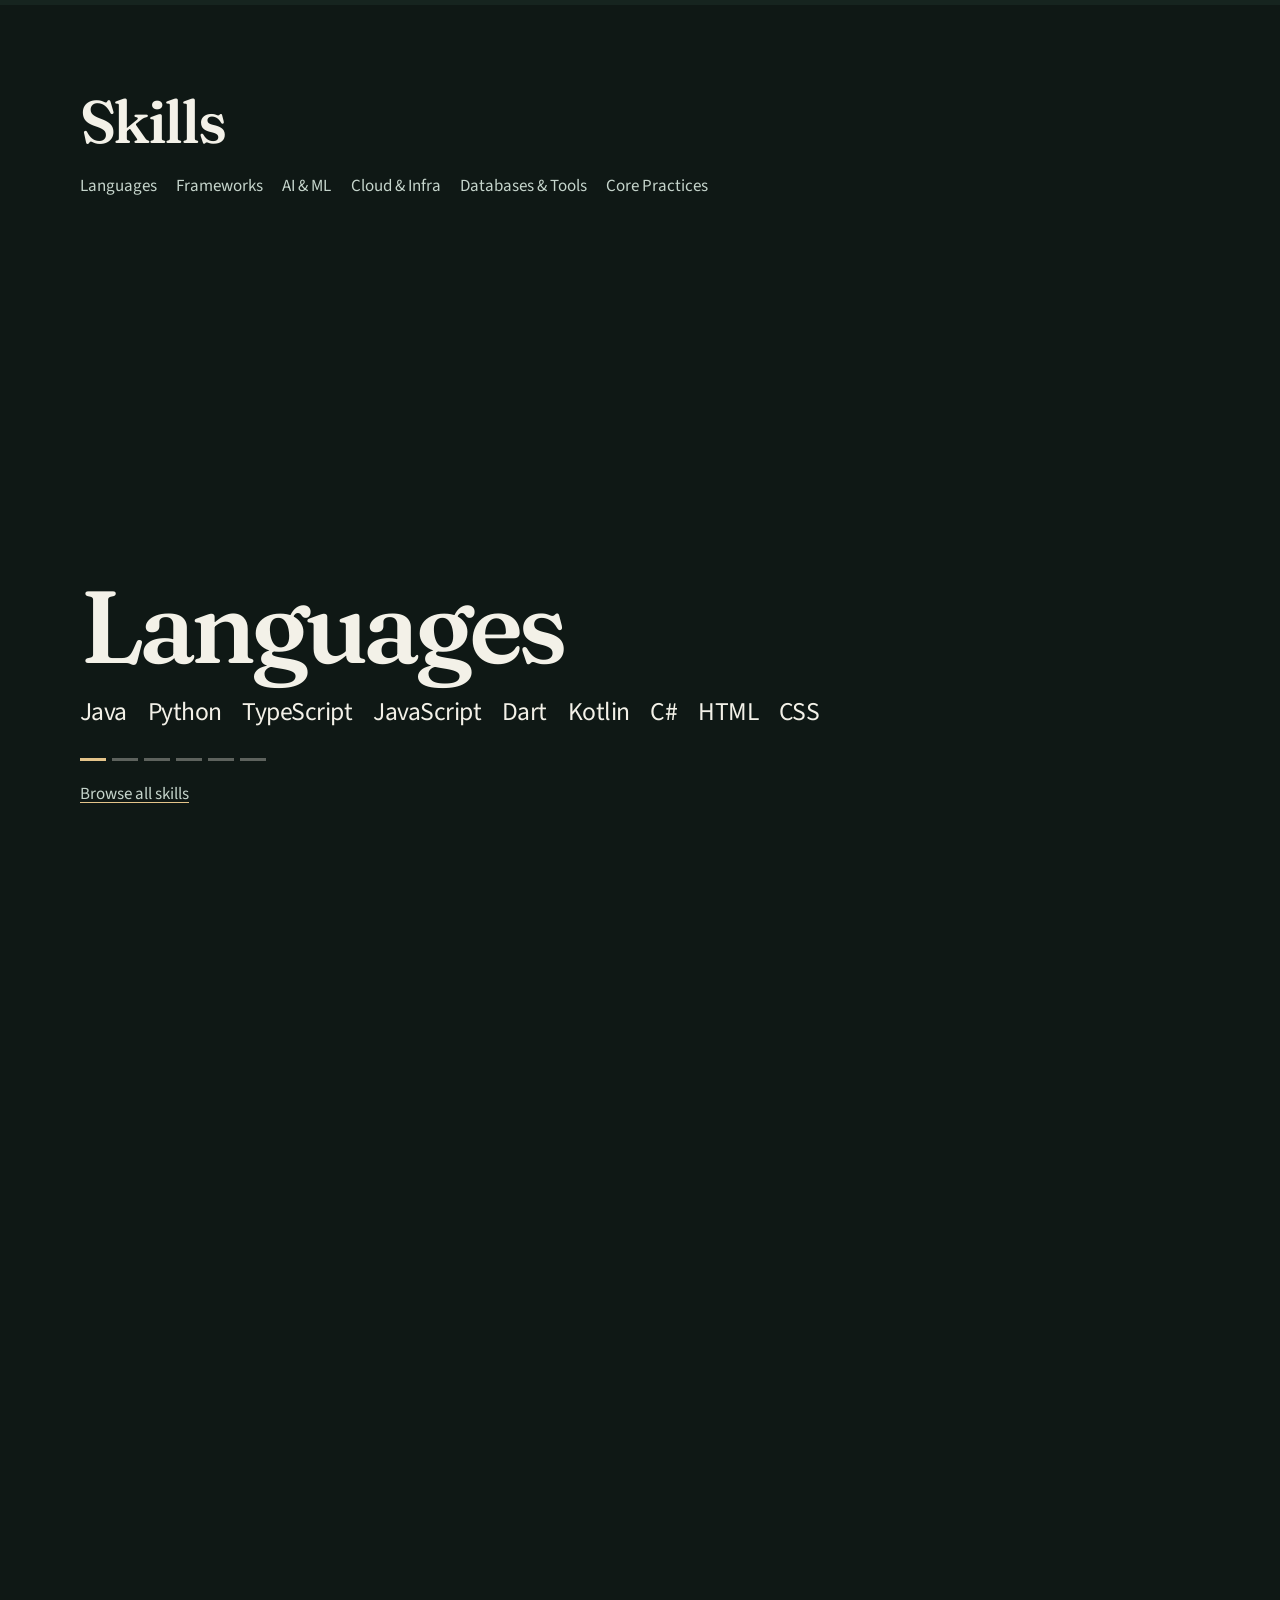
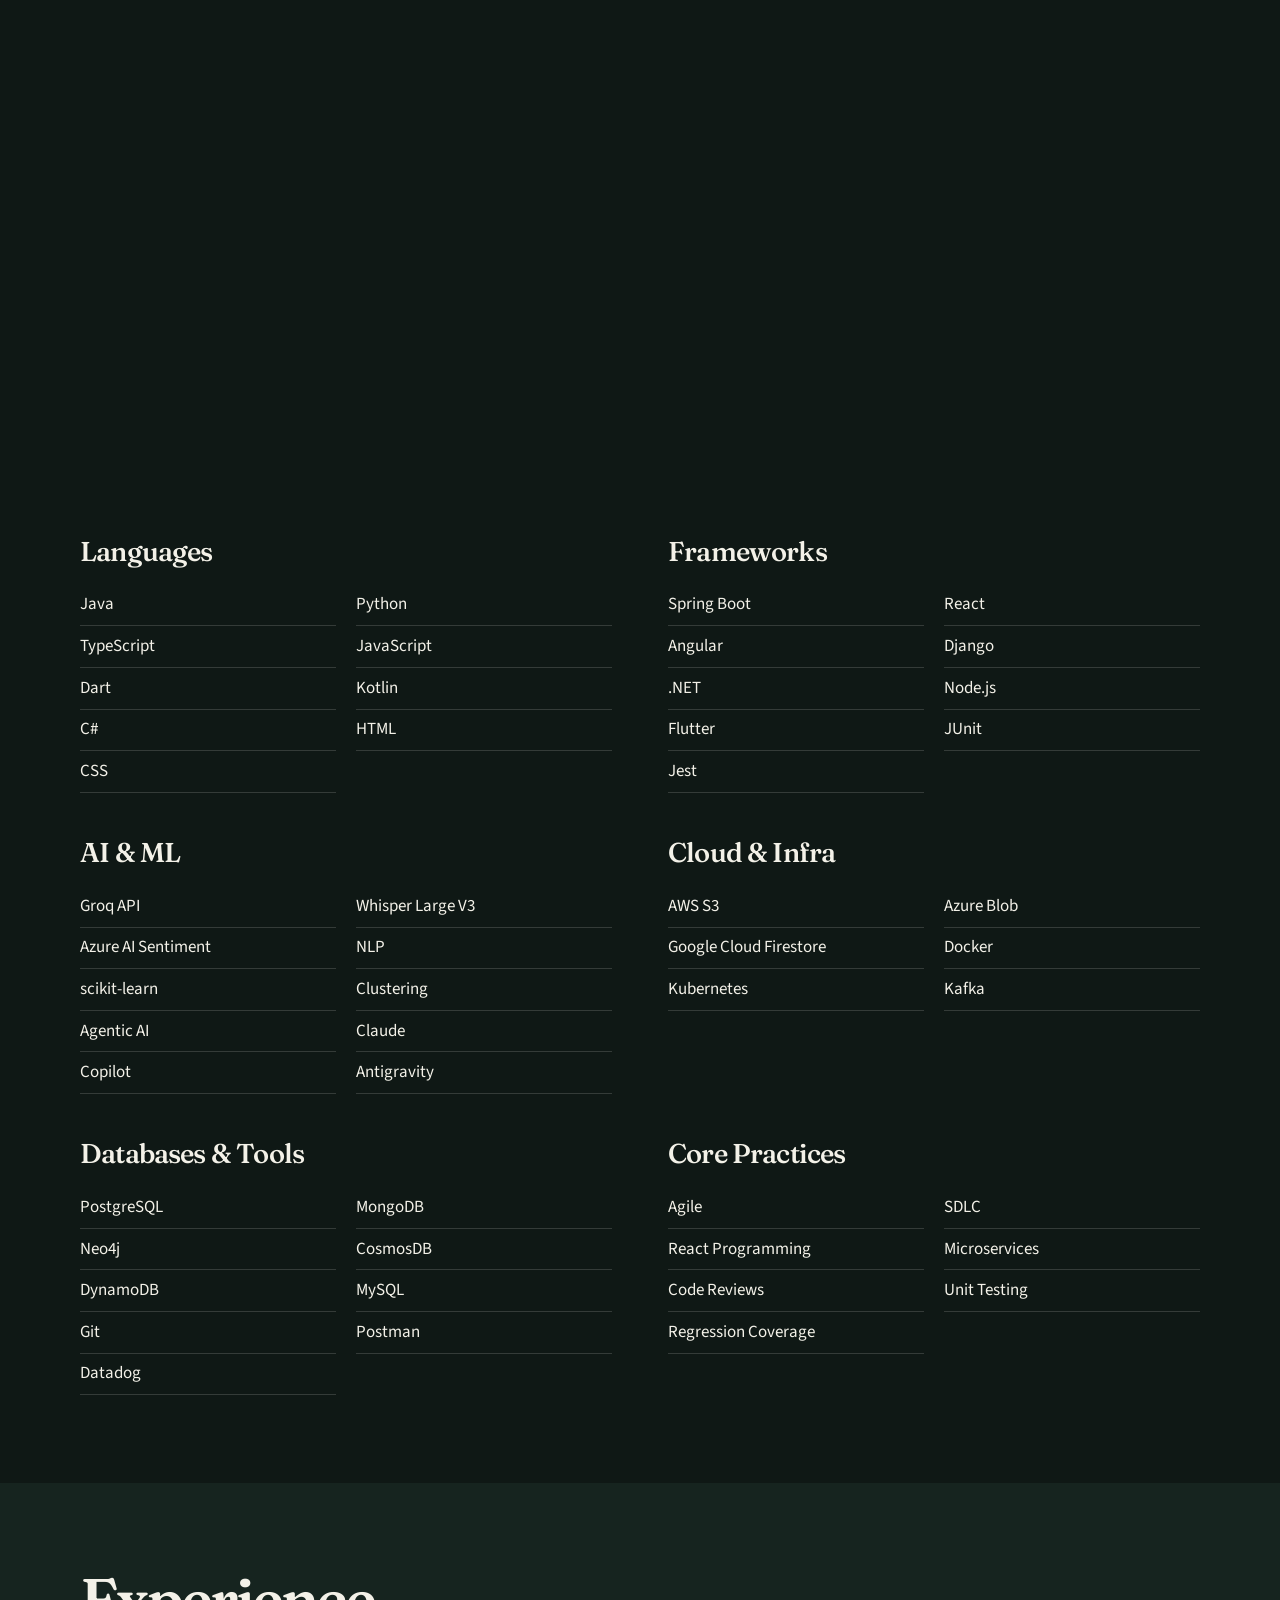
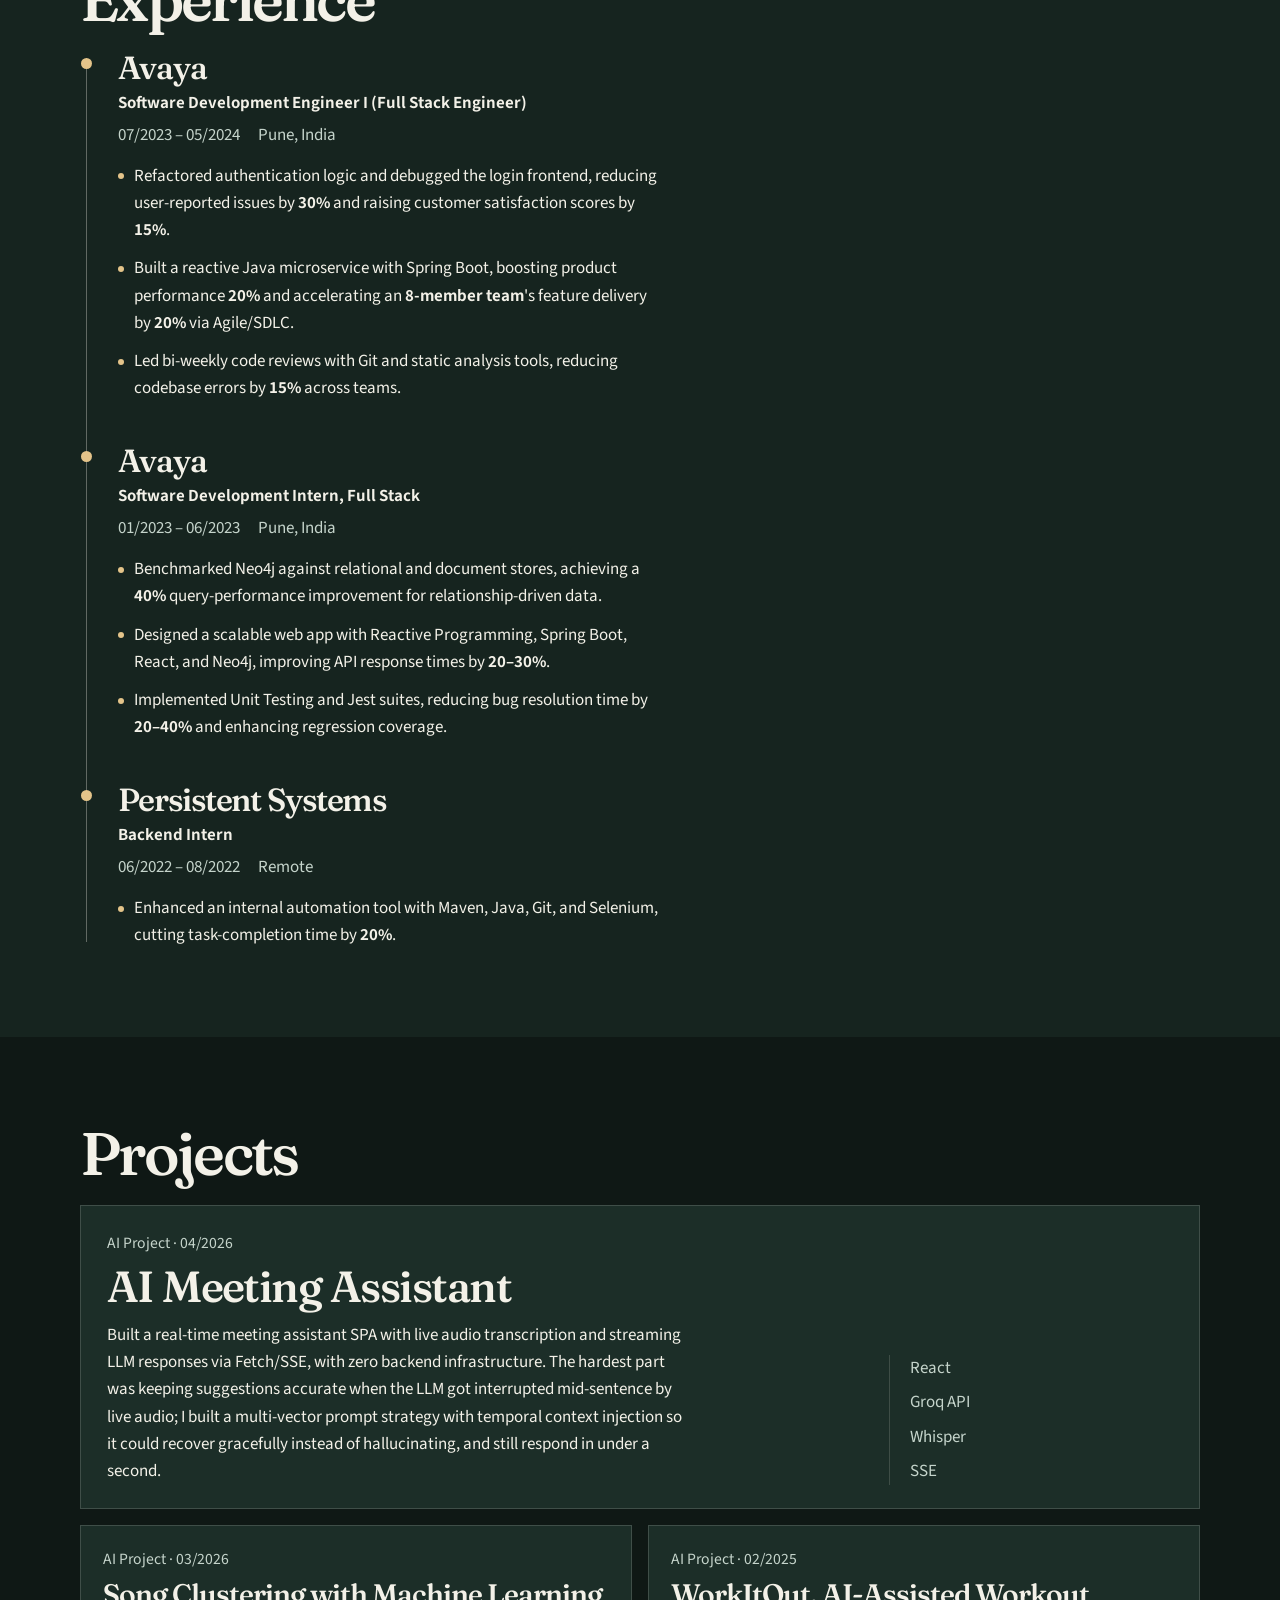
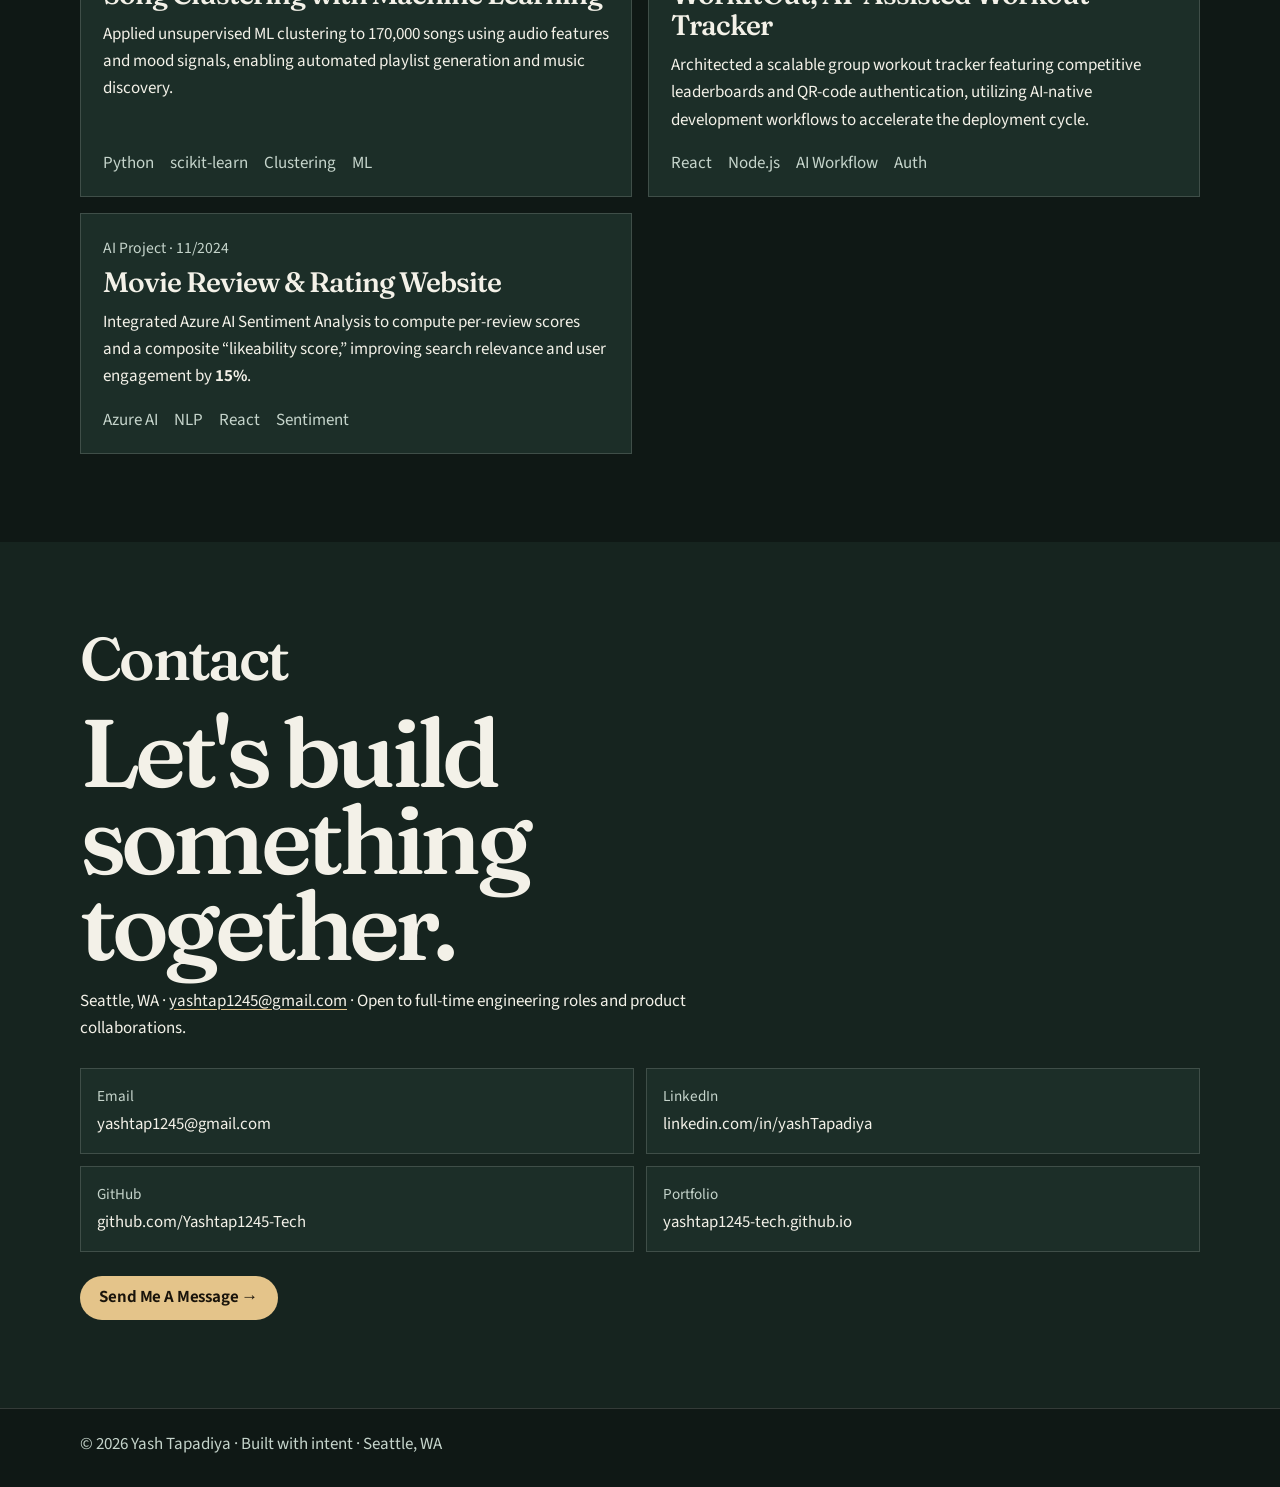
==== commit 22caf6f1: "Add a desktop clay still-life to the hero. A lazy-loaded raymarched scene sits in the open side of t" ====
--- a/index.html
+++ b/index.html
@@ -88,6 +88,7 @@
   <main id="content" tabindex="-1">
     <section class="hero" id="home" aria-labelledby="hero-title">
       <canvas class="sounding" id="sounding" aria-hidden="true"></canvas>
+      <canvas class="clay" id="clay" aria-hidden="true"></canvas>
       <div class="hero-shade" aria-hidden="true"></div>
       <div class="wrap hero-inner">
         <div class="hero-grid">
--- a/css/site.css
+++ b/css/site.css
@@ -342,6 +342,31 @@
 
 html.is-live .sounding { display: block; }
 
+.clay {
+  display: none;
+  position: absolute;
+  top: 0;
+  right: 0;
+  width: min(62%, 820px);
+  height: 100%;
+  z-index: 0;
+  pointer-events: none;
+}
+
+html.is-clay .clay { display: block; }
+
+html.is-clay .hero-shade {
+  background: linear-gradient(90deg, color-mix(in srgb, var(--bg) 88%, transparent) 0%, transparent 34%);
+}
+
+html.is-clay .hero-portrait {
+  width: min(32%, 168px);
+  justify-self: end;
+  align-self: end;
+  position: relative;
+  z-index: 3;
+}
+
 .hero-shade {
   position: absolute;
   inset: 0;
@@ -915,11 +940,11 @@
   .hero-portrait img { width: 7rem; }
   .hero-portrait figcaption { max-width: 16rem; }
   .hero-desc { order: 6; margin-top: 0.9rem; }
-  .stats { grid-template-columns: 1fr 1fr; gap: 1rem 0; }
+  .clay { display: none !important; }
+  .stats { grid-template-columns: repeat(3, minmax(0, 1fr)); gap: 0.85rem 0.35rem; }
   .stats li,
-  .stats li + li { border-left: 0; padding-left: 0; }
-  .stats li:nth-child(odd) { padding-right: 0.8rem; }
-  .stats li:nth-child(even) { border-left: 1px solid var(--line); padding-left: 0.8rem; }
+  .stats li + li { border-left: 0; padding-left: 0; padding-right: 0.45rem; }
+  .stats li + li { border-left: 1px solid var(--line); padding-left: 0.55rem; }
   .about-grid,
   .skills-index,
   .project-grid,
@@ -939,6 +964,7 @@
   .site-header,
   .cursor,
   .sounding,
+  .clay,
   .hero-shade,
   .skills-reel,
   .nav-toggle,
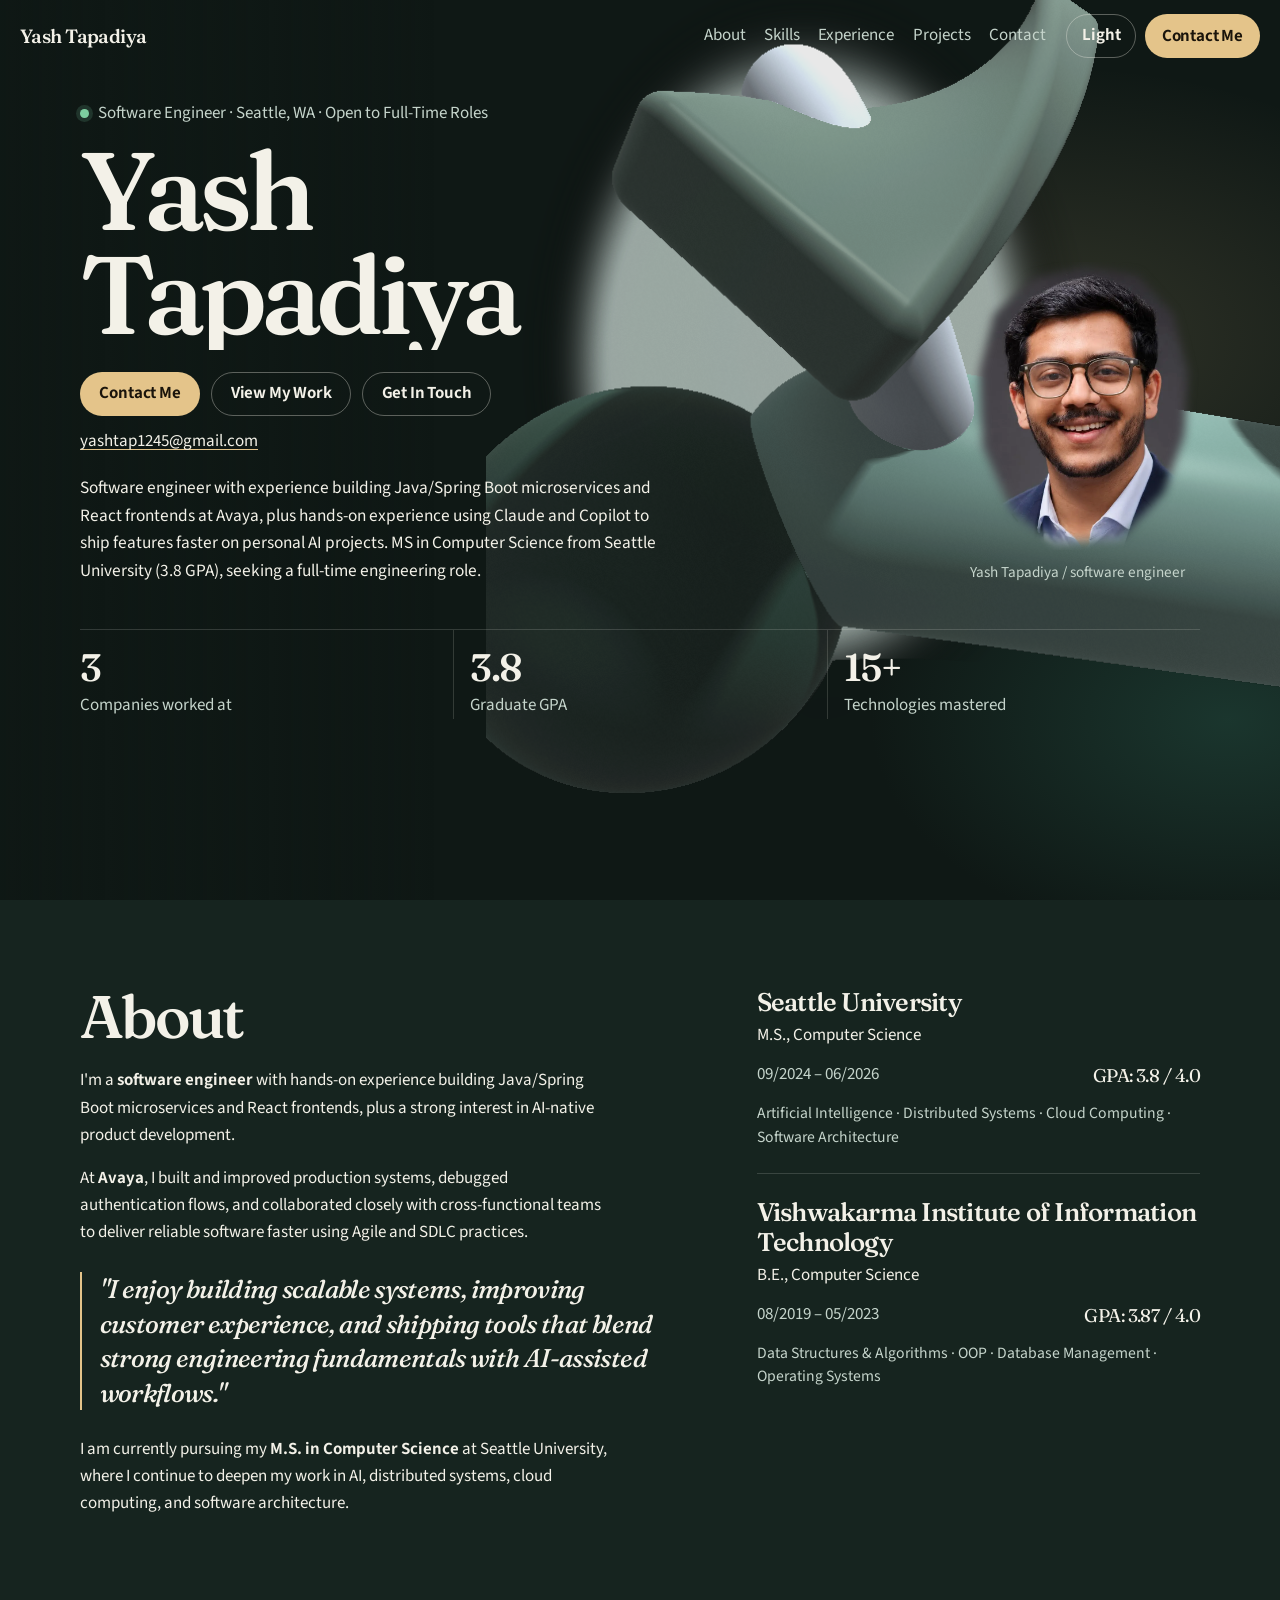
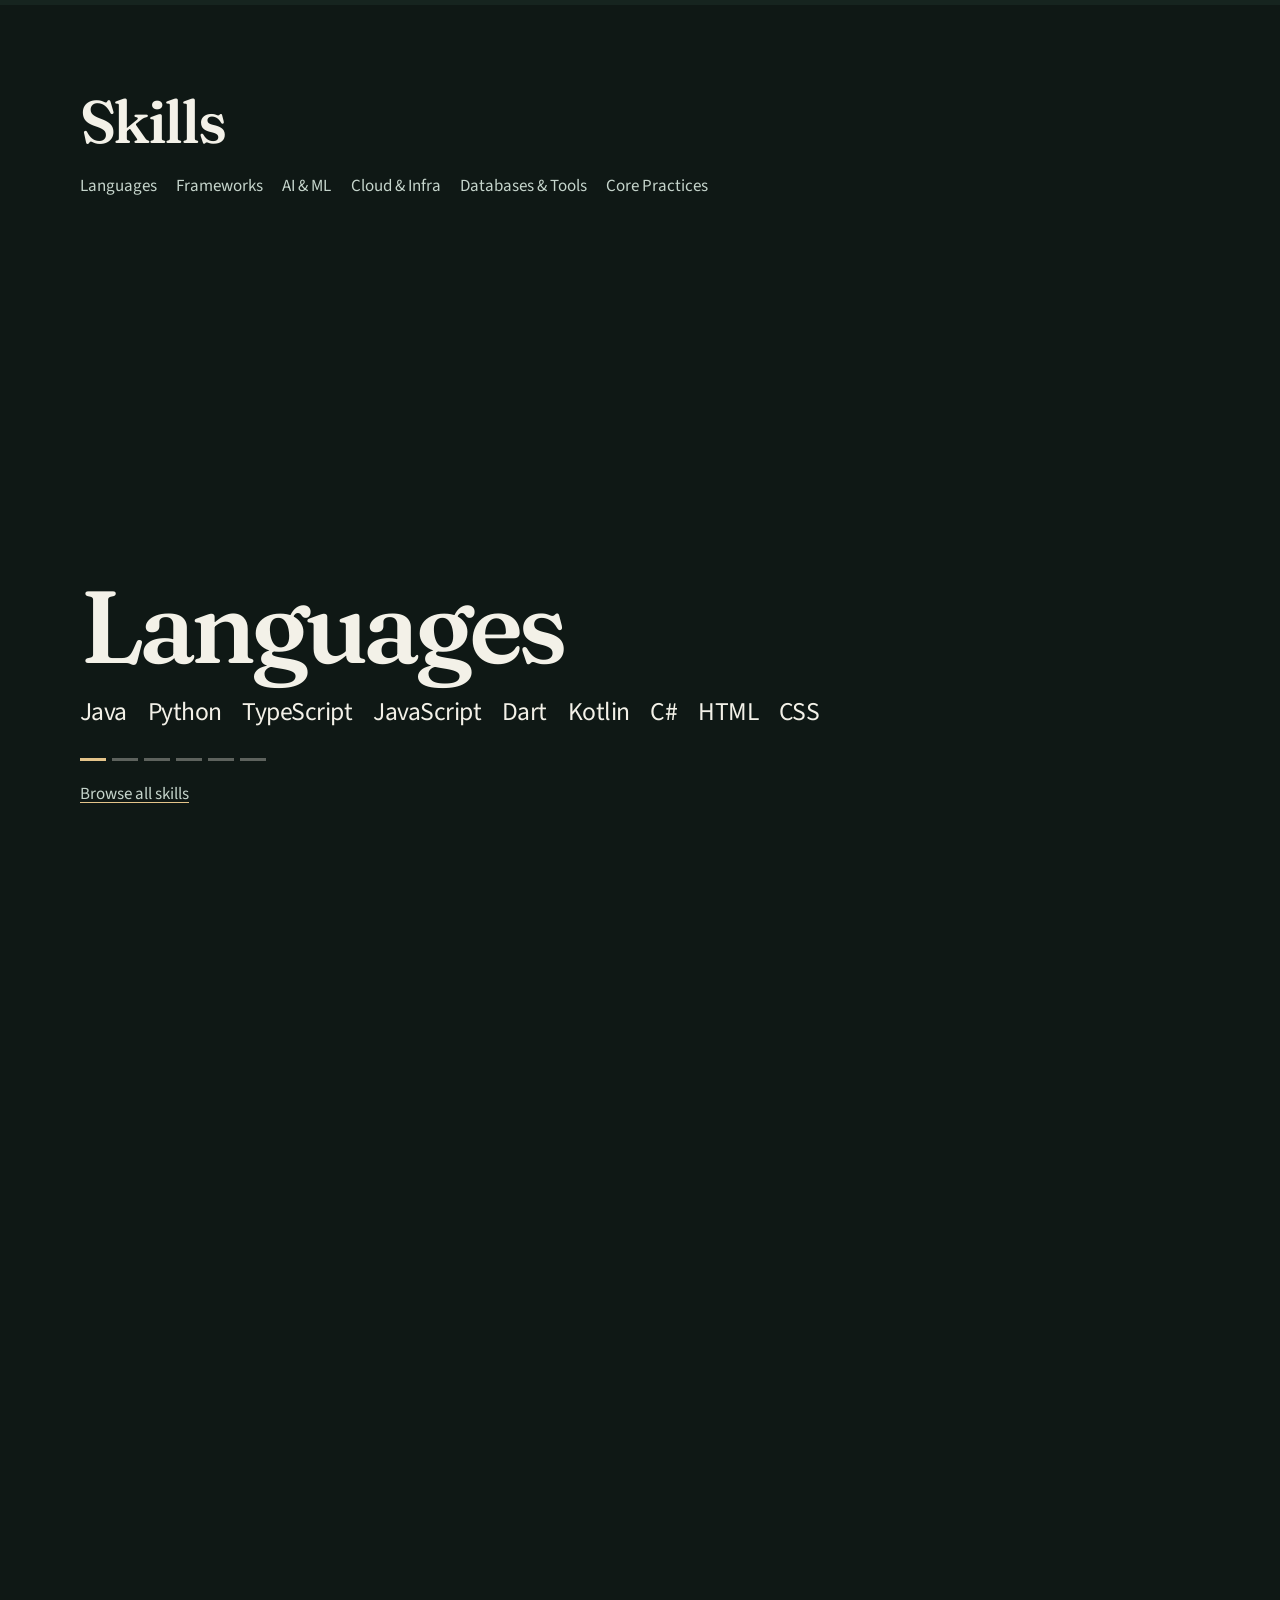
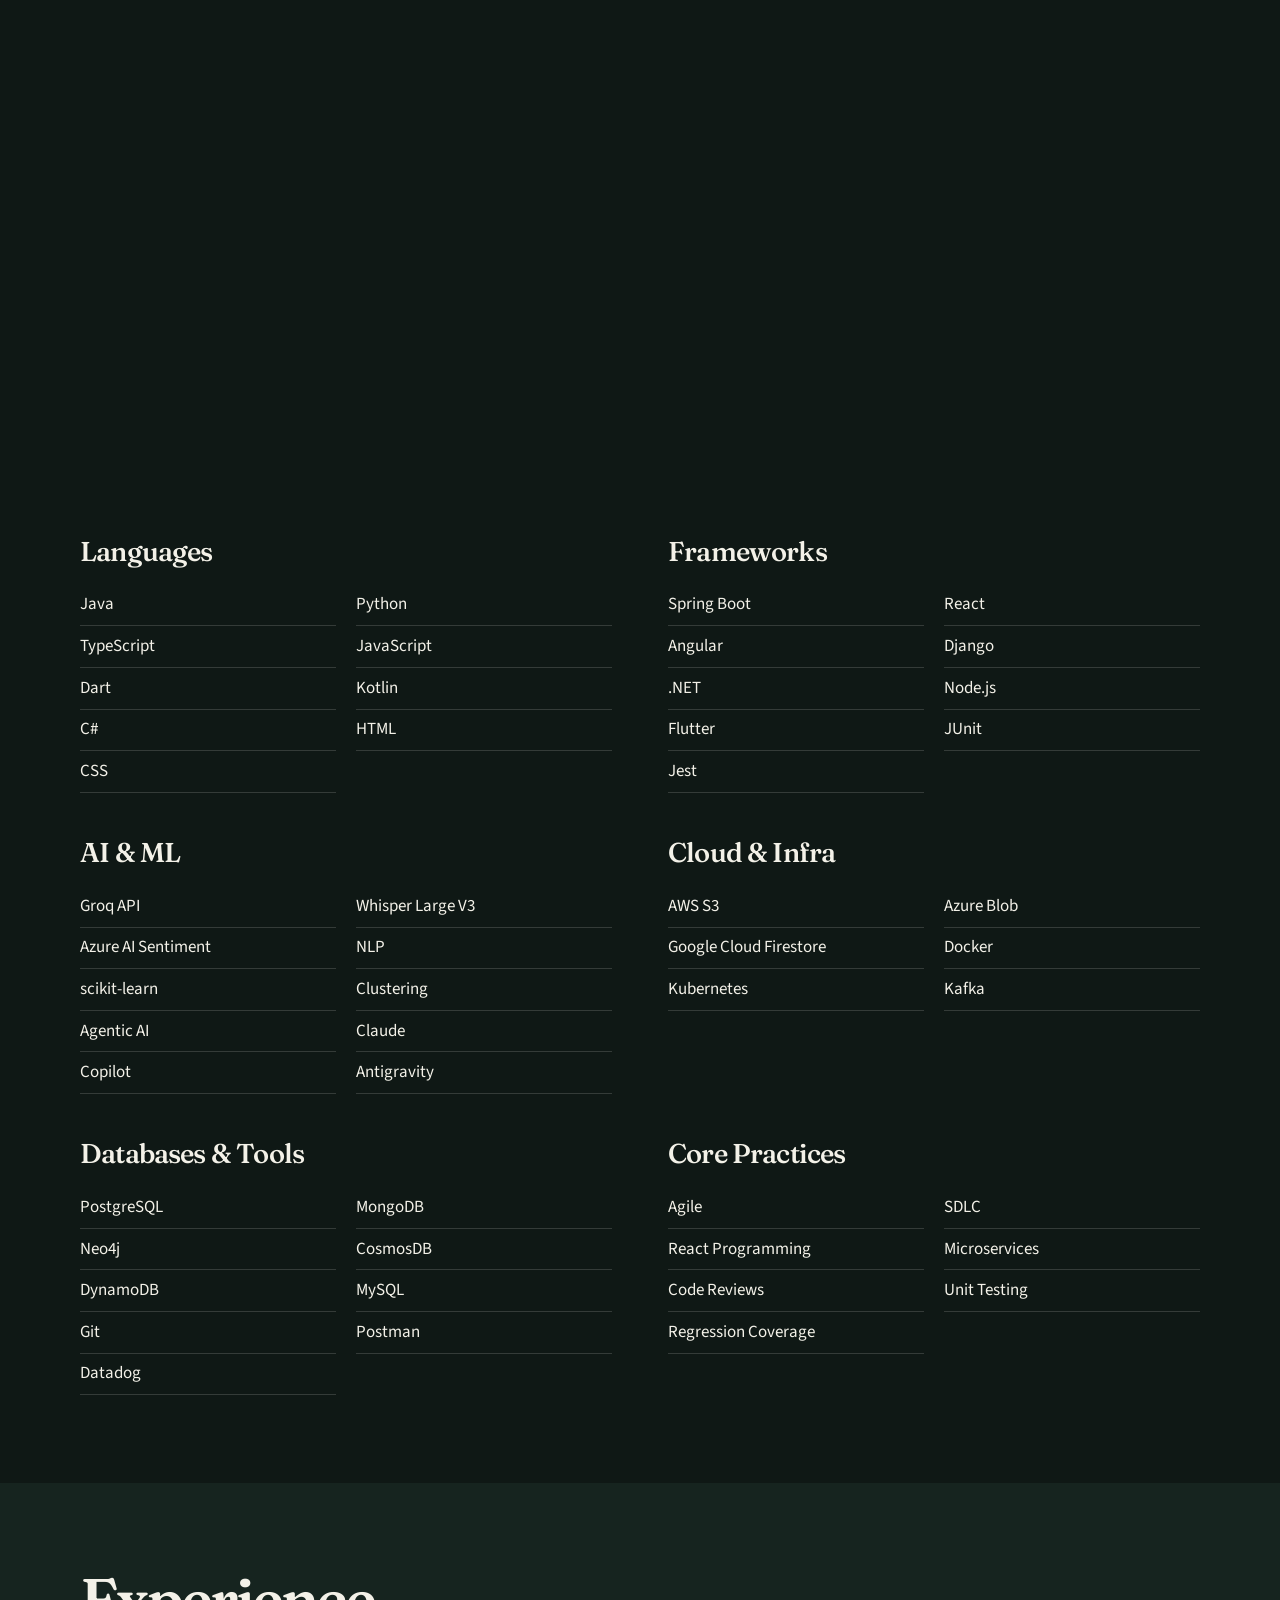
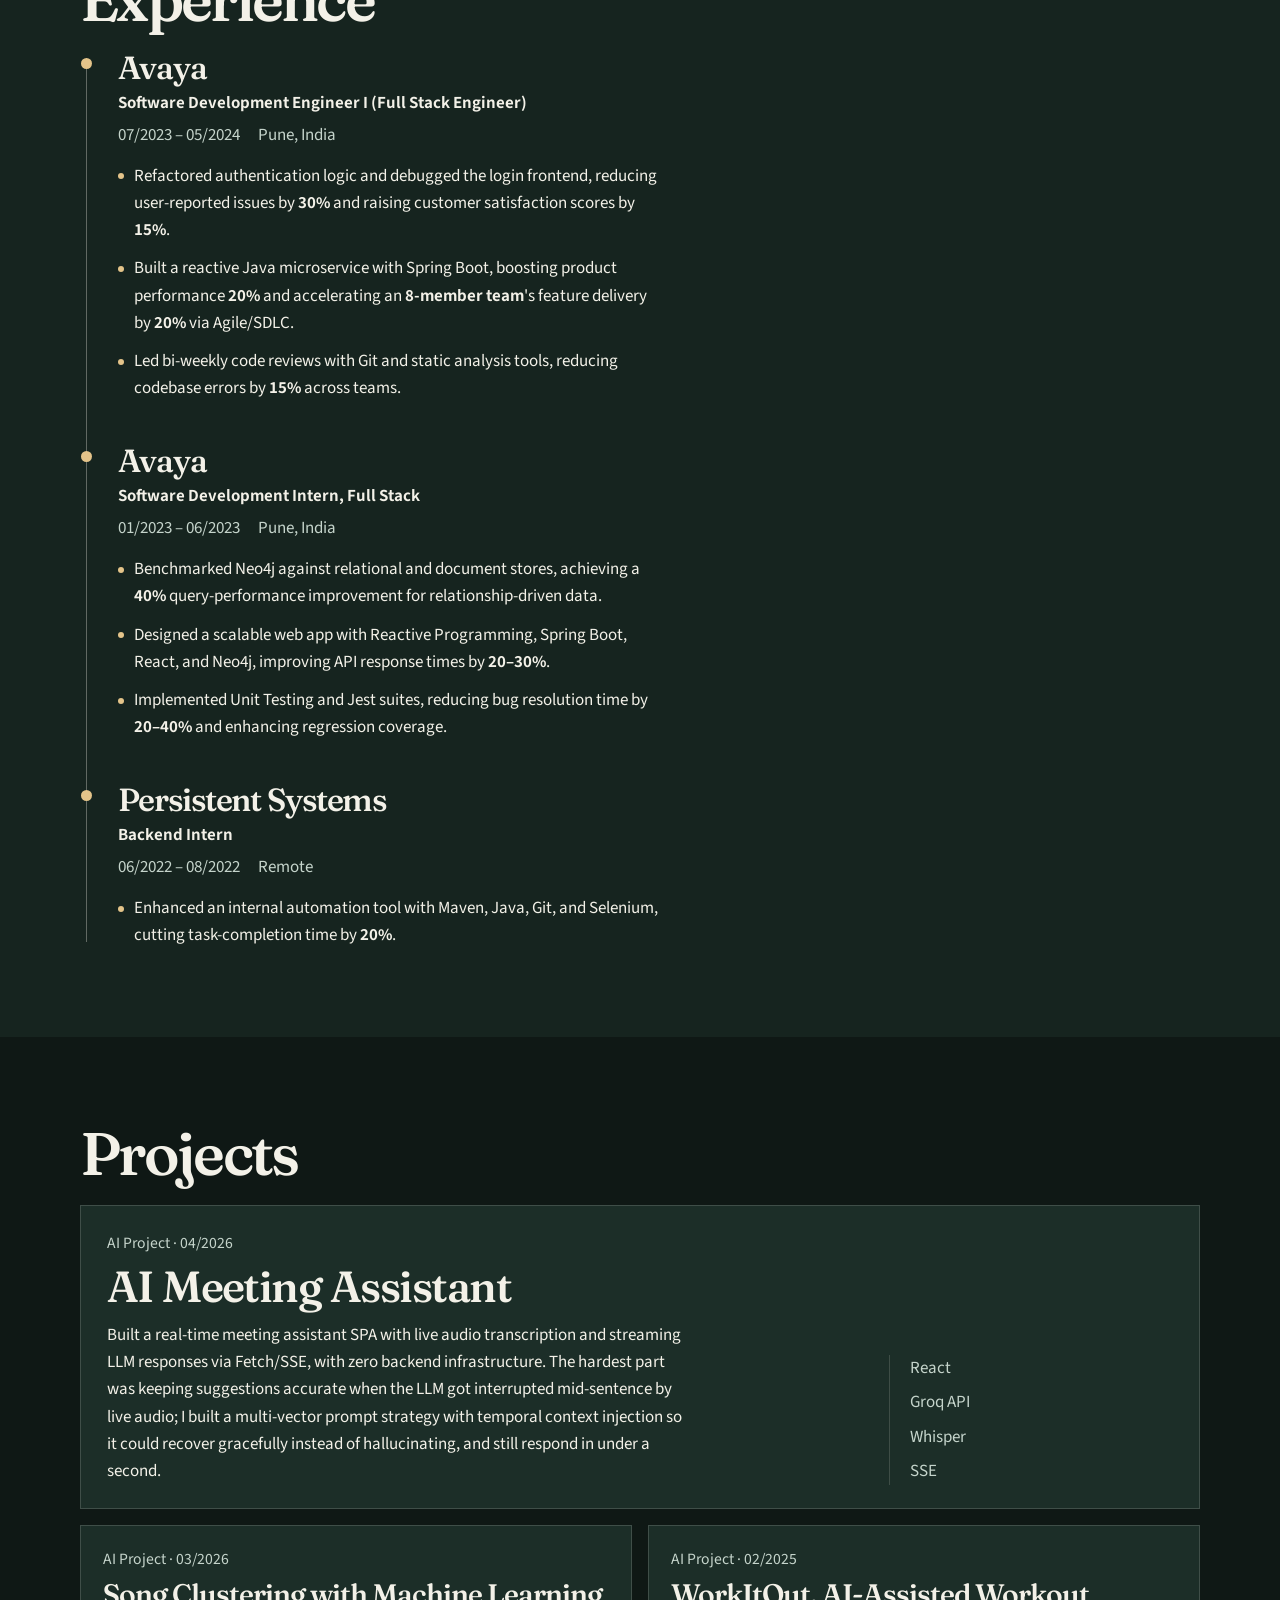
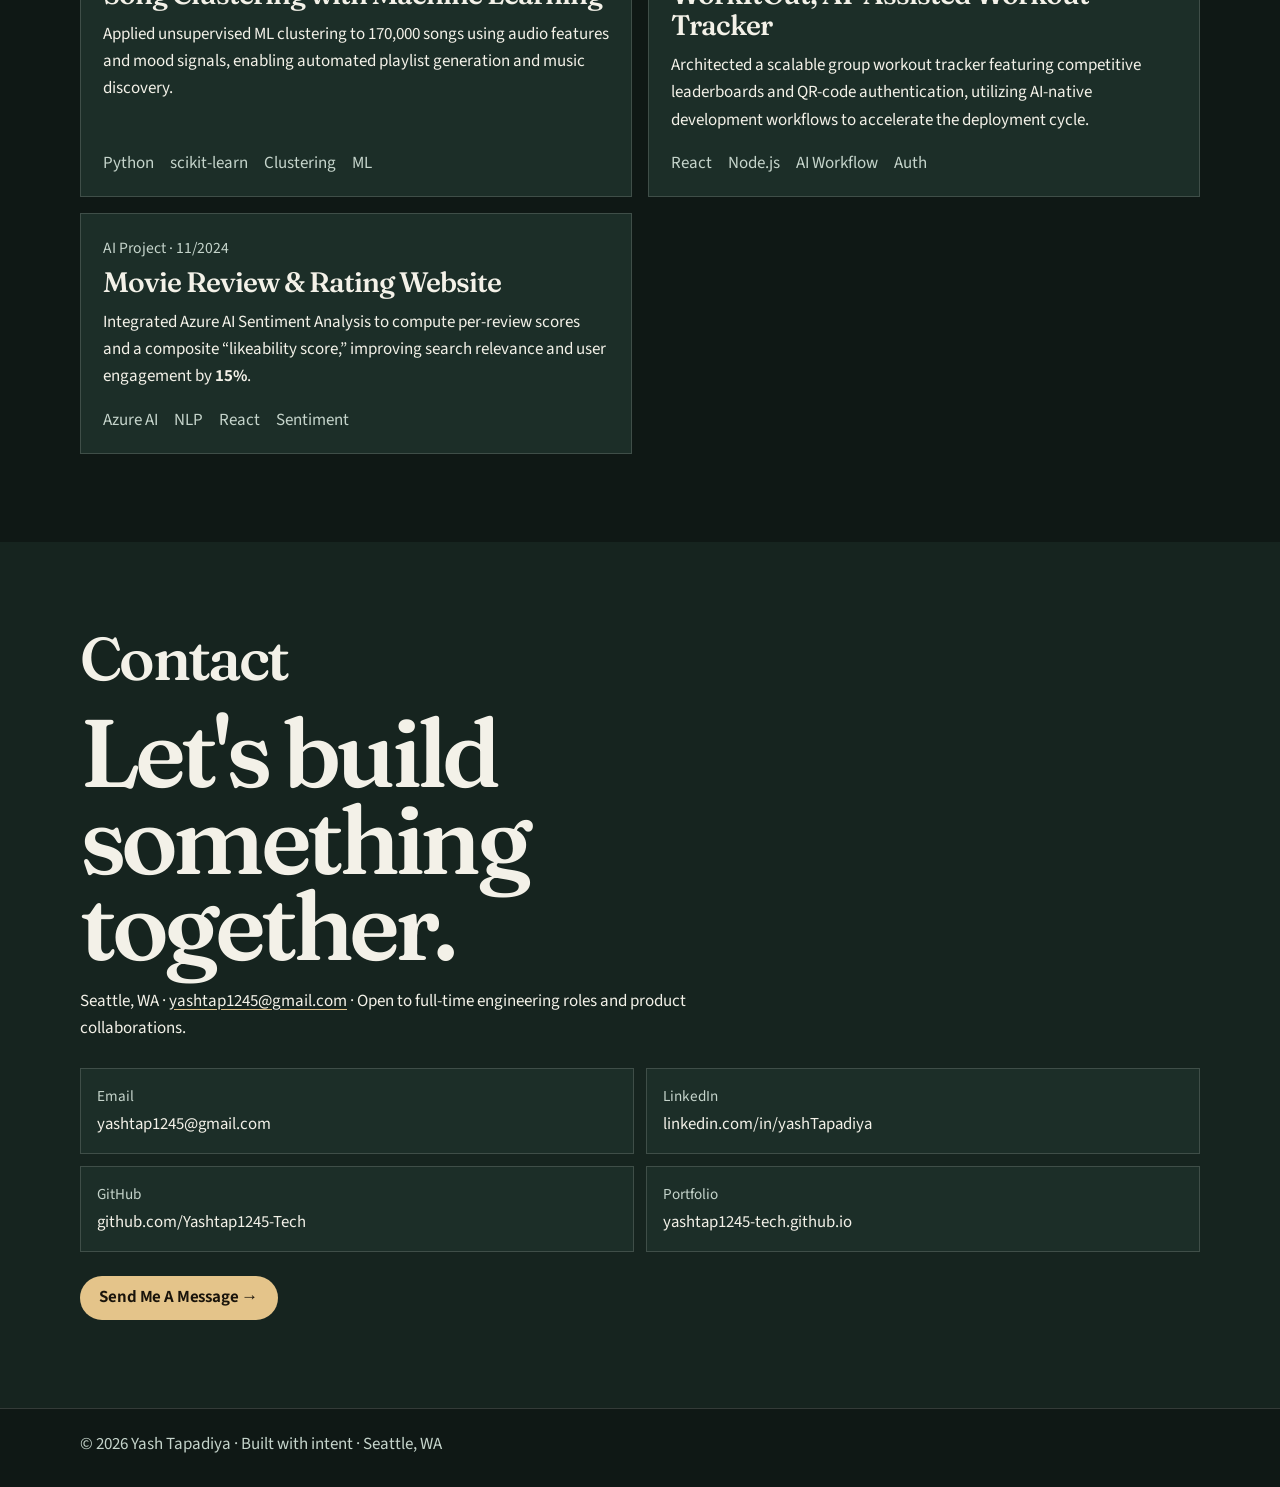
==== commit 63eab5a3: "Crop the hero portrait into a soft pebble. A tighter head-and-shoulders still replaces the boxed pho" ====
--- a/index.html
+++ b/index.html
@@ -24,15 +24,15 @@
   <meta property="og:title" content="Yash Tapadiya — Software Engineer">
   <meta property="og:description" content="Software engineer in Seattle building Java/Spring Boot microservices and React frontends. M.S. Computer Science, Seattle University. Open to full-time roles.">
   <meta property="og:url" content="https://yashtap1245-tech.github.io/">
-  <meta property="og:image" content="https://yashtap1245-tech.github.io/data/dp.jpg">
+  <meta property="og:image" content="https://yashtap1245-tech.github.io/data/portrait.jpg">
   <meta property="og:image:alt" content="Portrait of Yash Tapadiya">
   <meta name="twitter:card" content="summary">
   <meta name="twitter:title" content="Yash Tapadiya — Software Engineer">
   <meta name="twitter:description" content="Software engineer in Seattle. Java, Spring Boot, React. M.S. Computer Science, Seattle University, 2026. Open to full-time roles.">
-  <meta name="twitter:image" content="https://yashtap1245-tech.github.io/data/dp.jpg">
+  <meta name="twitter:image" content="https://yashtap1245-tech.github.io/data/portrait.jpg">
   <link rel="preload" href="fonts/fraunces.woff2" as="font" type="font/woff2" crossorigin>
   <link rel="preload" href="fonts/source-sans-3.woff2" as="font" type="font/woff2" crossorigin>
-  <link rel="preload" href="data/dp.jpg" as="image">
+  <link rel="preload" href="data/portrait.webp" as="image" type="image/webp">
   <link rel="stylesheet" href="css/site.css">
   <script type="application/ld+json">
   {
@@ -42,7 +42,7 @@
     "jobTitle": "Software Engineer",
     "email": "mailto:yashtap1245@gmail.com",
     "url": "https://yashtap1245-tech.github.io/",
-    "image": "https://yashtap1245-tech.github.io/data/dp.jpg",
+    "image": "https://yashtap1245-tech.github.io/data/portrait.jpg",
     "address": {
       "@type": "PostalAddress",
       "addressLocality": "Seattle",
@@ -107,7 +107,10 @@
             <p class="hero-desc">Software engineer with experience building Java/Spring Boot microservices and React frontends at Avaya, plus hands-on experience using Claude and Copilot to ship features faster on personal AI projects. MS in Computer Science from Seattle University (3.8 GPA), seeking a full-time engineering role.</p>
           </div>
           <figure class="hero-portrait">
-            <img src="data/dp.jpg" width="1086" height="1448" alt="Portrait of Yash Tapadiya" fetchpriority="high">
+            <picture>
+              <source srcset="data/portrait.webp" type="image/webp">
+              <img src="data/portrait.jpg" width="800" height="1000" alt="Portrait of Yash Tapadiya" fetchpriority="high">
+            </picture>
             <figcaption>Yash Tapadiya / software engineer</figcaption>
           </figure>
         </div>
--- a/css/site.css
+++ b/css/site.css
@@ -360,7 +360,7 @@
 }
 
 html.is-clay .hero-portrait {
-  width: min(32%, 168px);
+  width: clamp(11.5rem, 18vw, 15.5rem);
   justify-self: end;
   align-self: end;
   position: relative;
@@ -442,15 +442,24 @@
   text-underline-offset: 0.18em;
 }
 
-.hero-portrait { margin: 0; justify-self: end; width: min(100%, 340px); }
+.hero-portrait { margin: 0; justify-self: end; width: min(100%, 300px); }
 
 .hero-portrait img {
   display: block;
   width: 100%;
   height: auto;
-  aspect-ratio: 3 / 4;
+  aspect-ratio: 4 / 5;
   object-fit: cover;
-  border: 1px solid var(--line-strong);
+  object-position: center 42%;
+  border: 0;
+  -webkit-mask-image: url("portrait-mask.png");
+  mask-image: url("portrait-mask.png");
+  -webkit-mask-size: 100% 100%;
+  mask-size: 100% 100%;
+  -webkit-mask-repeat: no-repeat;
+  mask-repeat: no-repeat;
+  -webkit-mask-position: center;
+  mask-position: center;
 }
 
 .hero-portrait figcaption {
@@ -933,11 +942,12 @@
   .hero-mail { order: 4; }
   .hero-portrait {
     order: 5;
-    width: max-content;
-    max-width: 100%;
+    width: 9.5rem;
+    max-width: 70%;
     margin-top: 1.1rem;
+    justify-self: start;
   }
-  .hero-portrait img { width: 7rem; }
+  .hero-portrait img { width: 100%; }
   .hero-portrait figcaption { max-width: 16rem; }
   .hero-desc { order: 6; margin-top: 0.9rem; }
   .clay { display: none !important; }
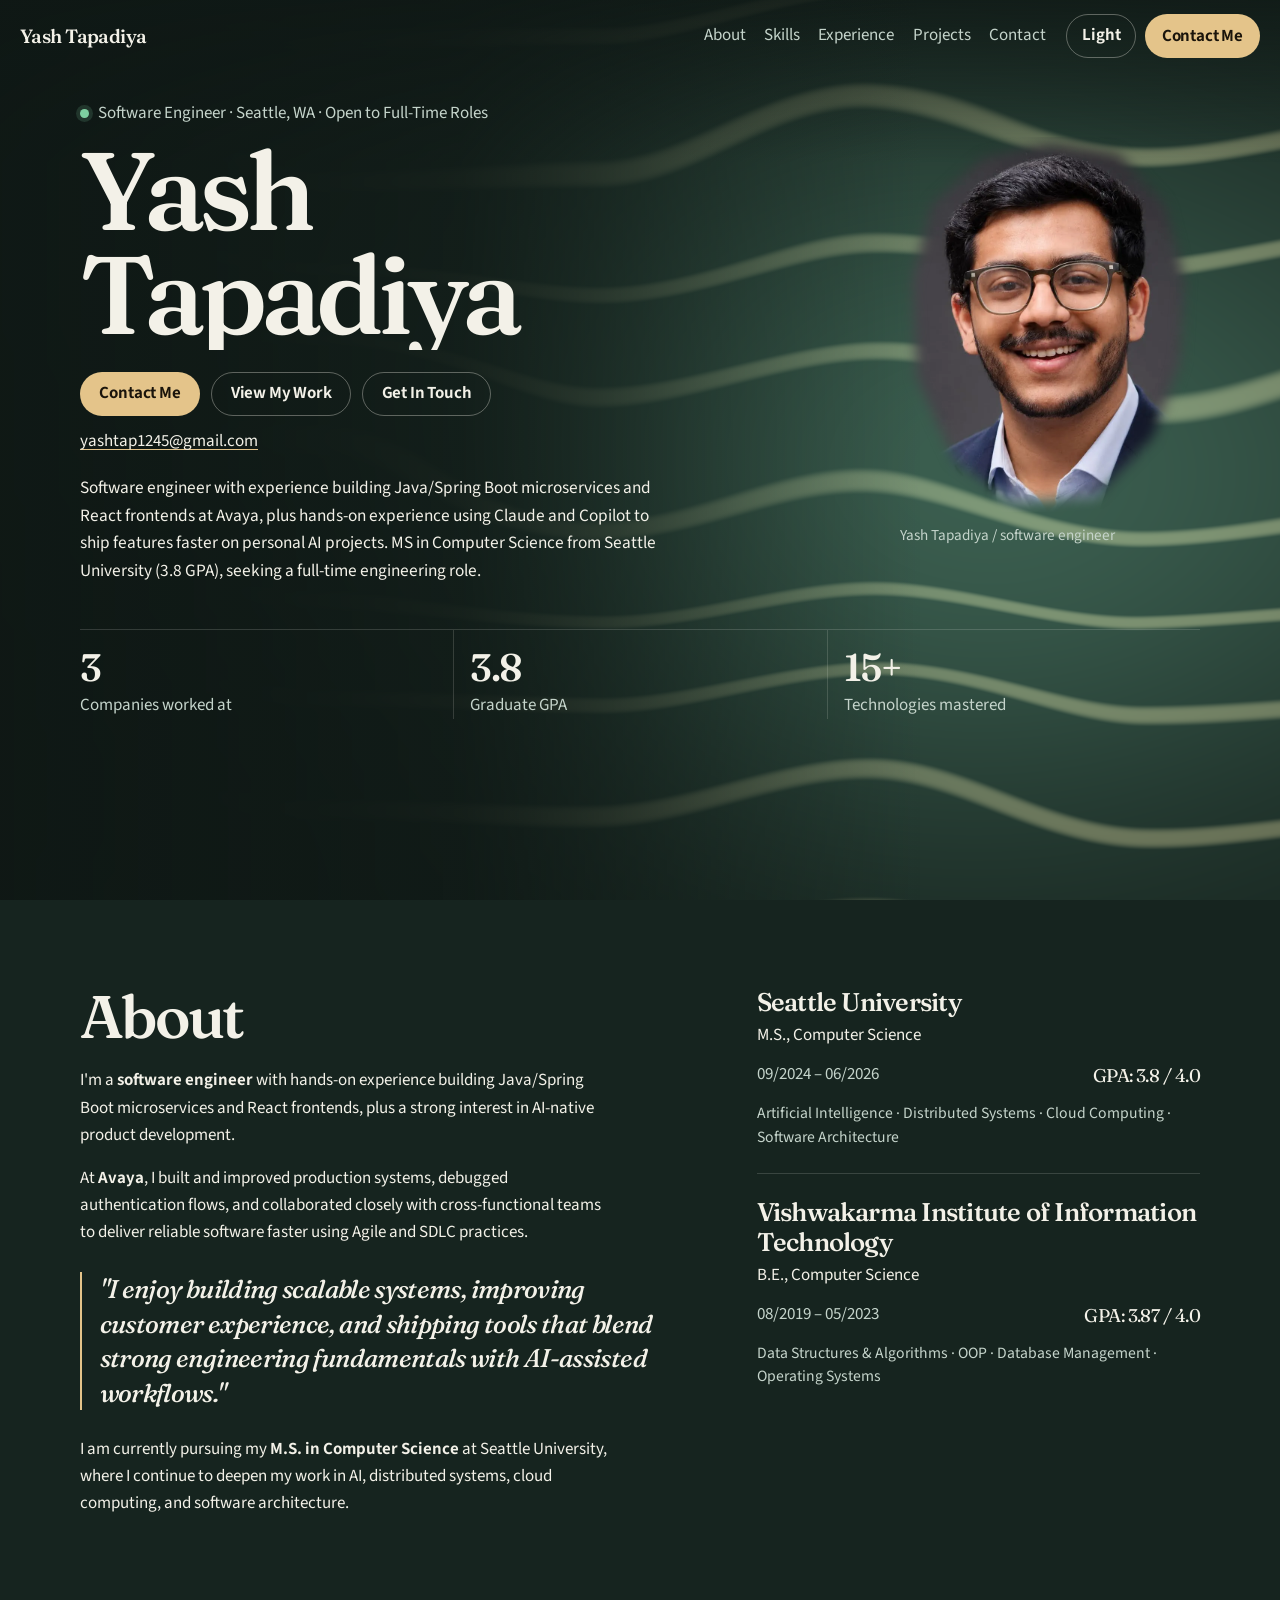
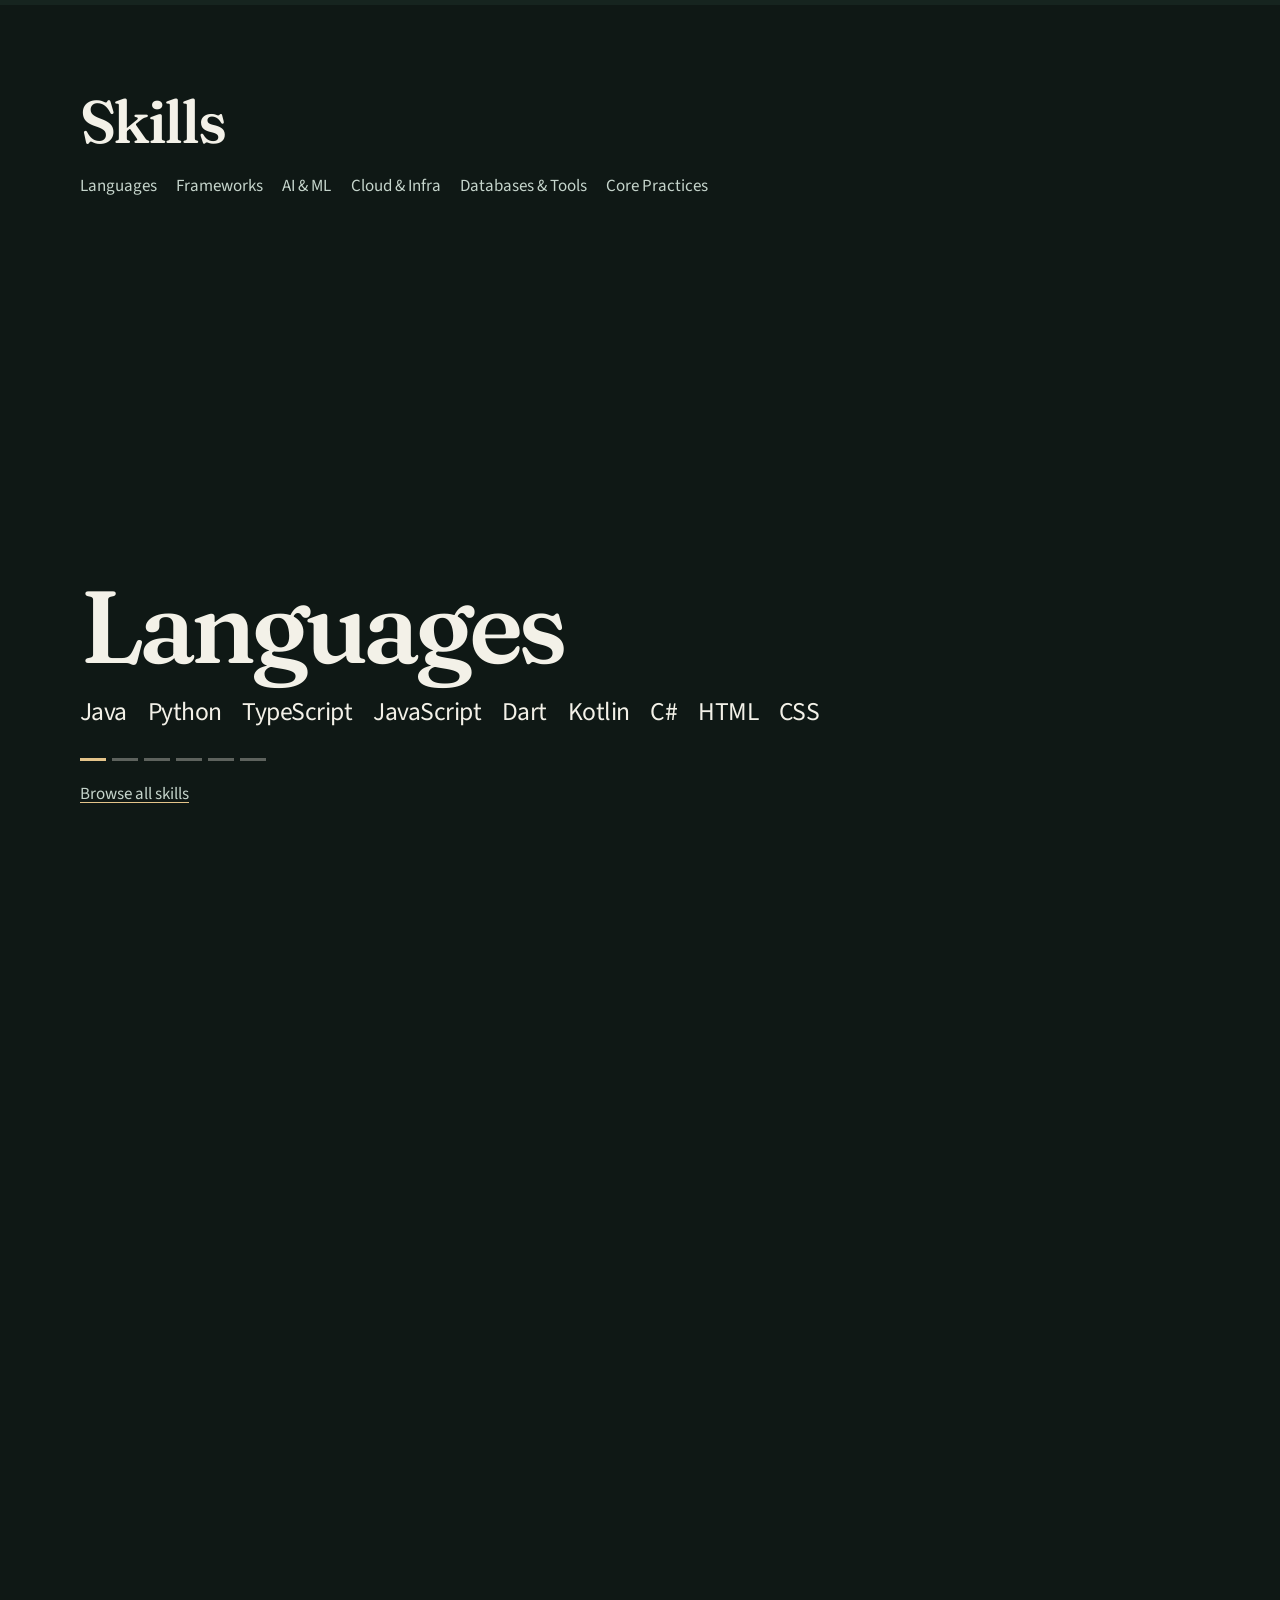
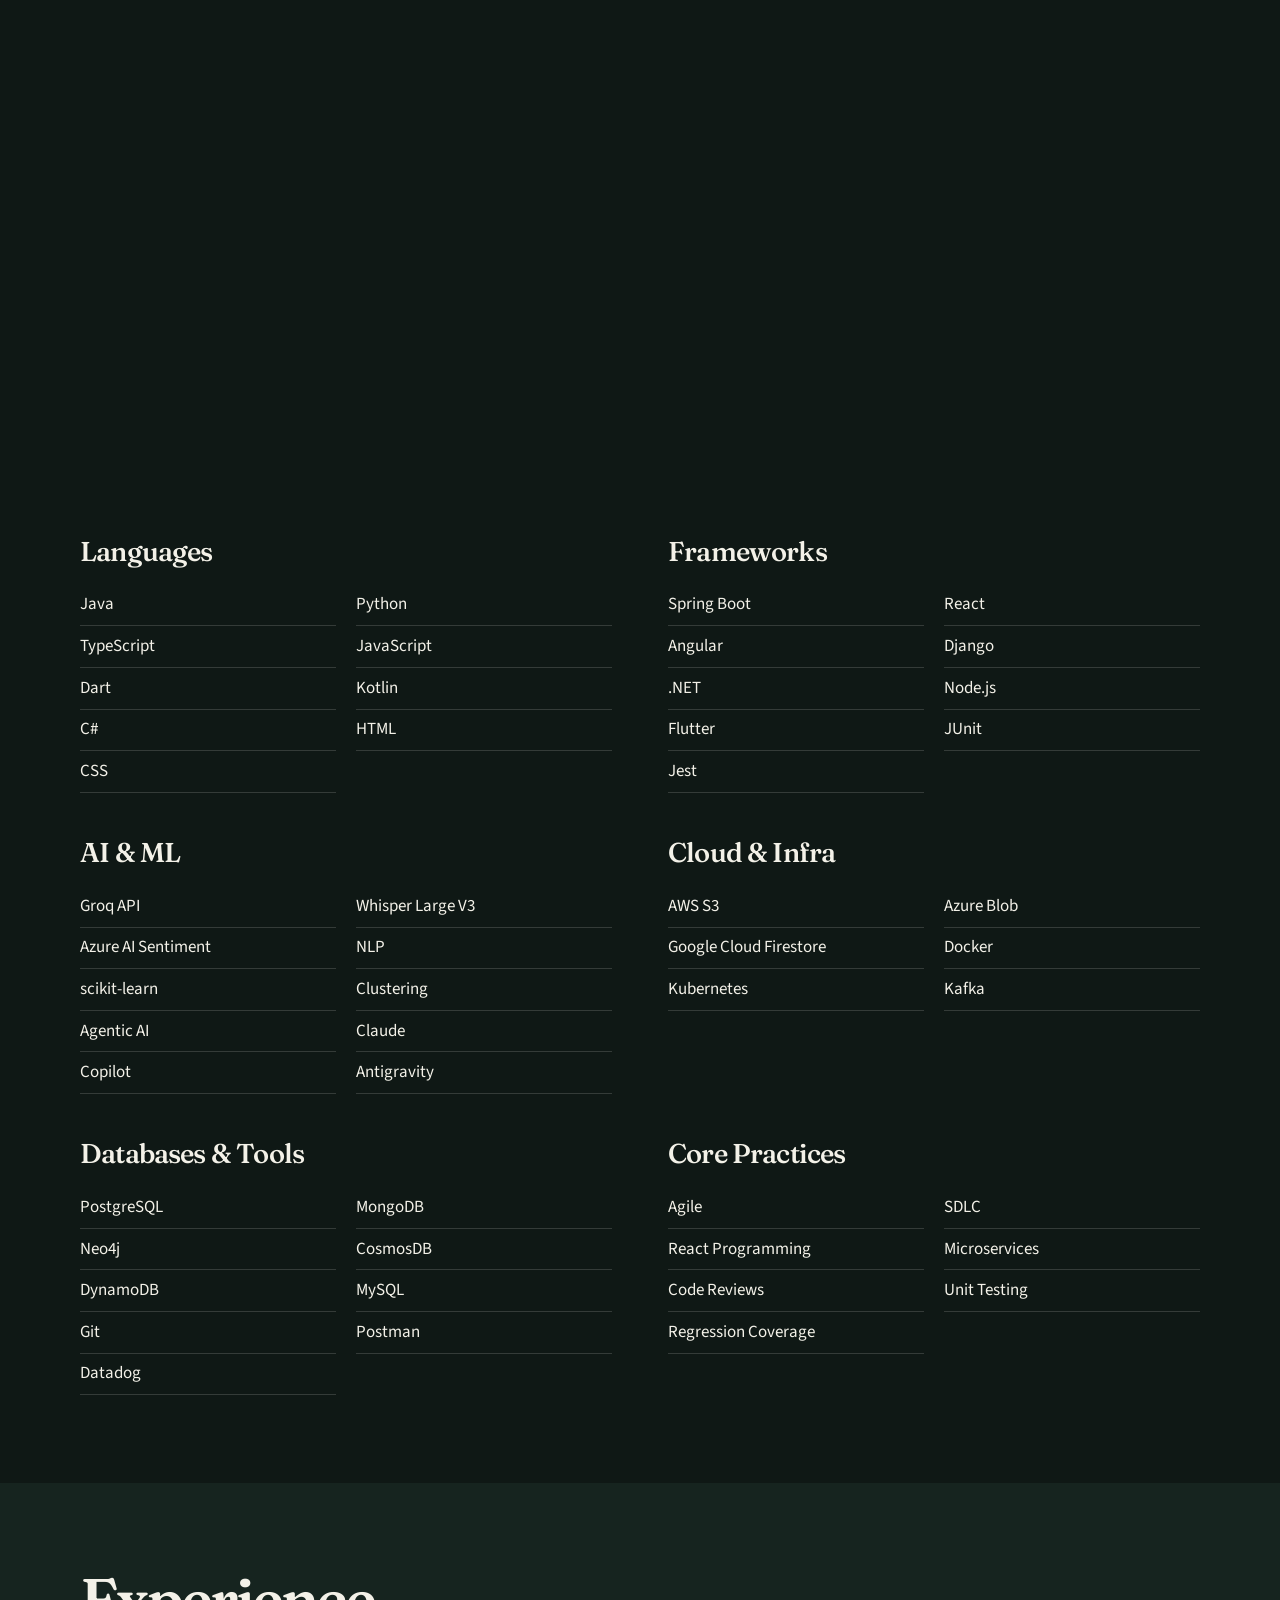
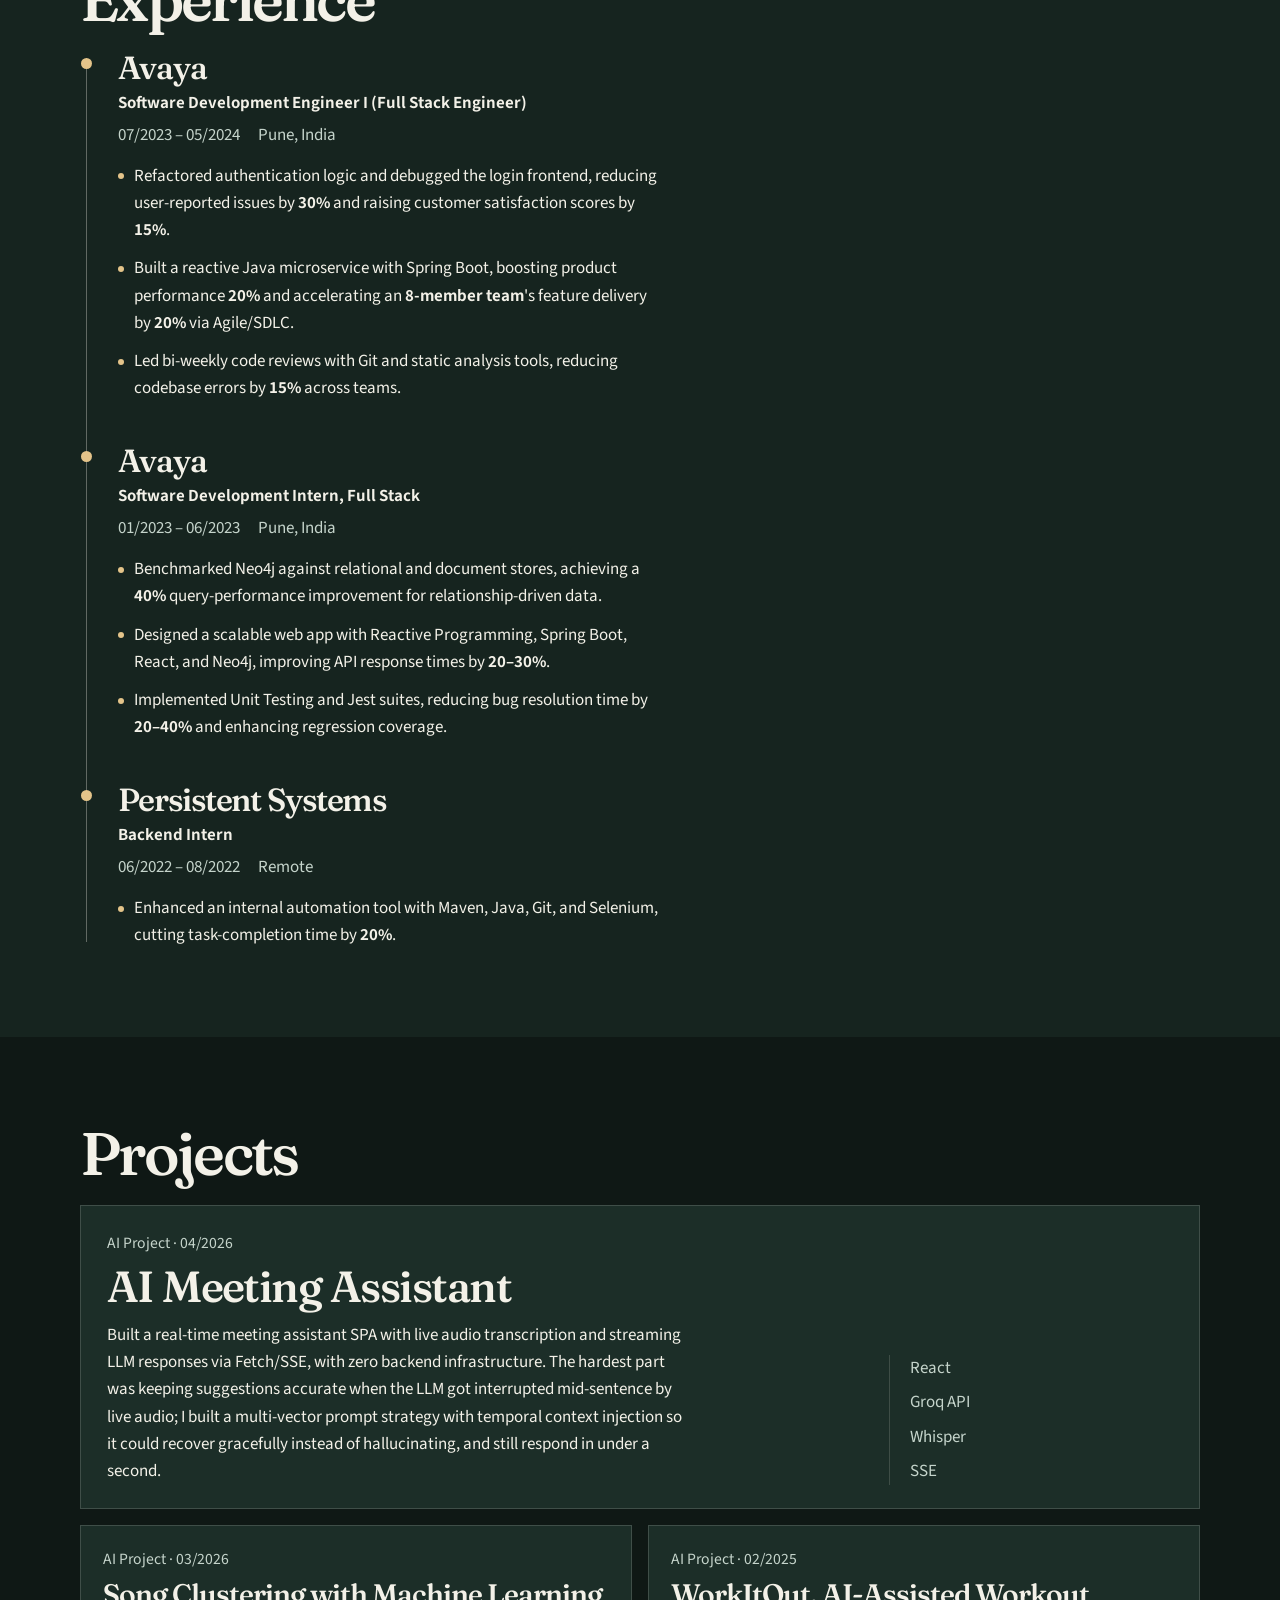
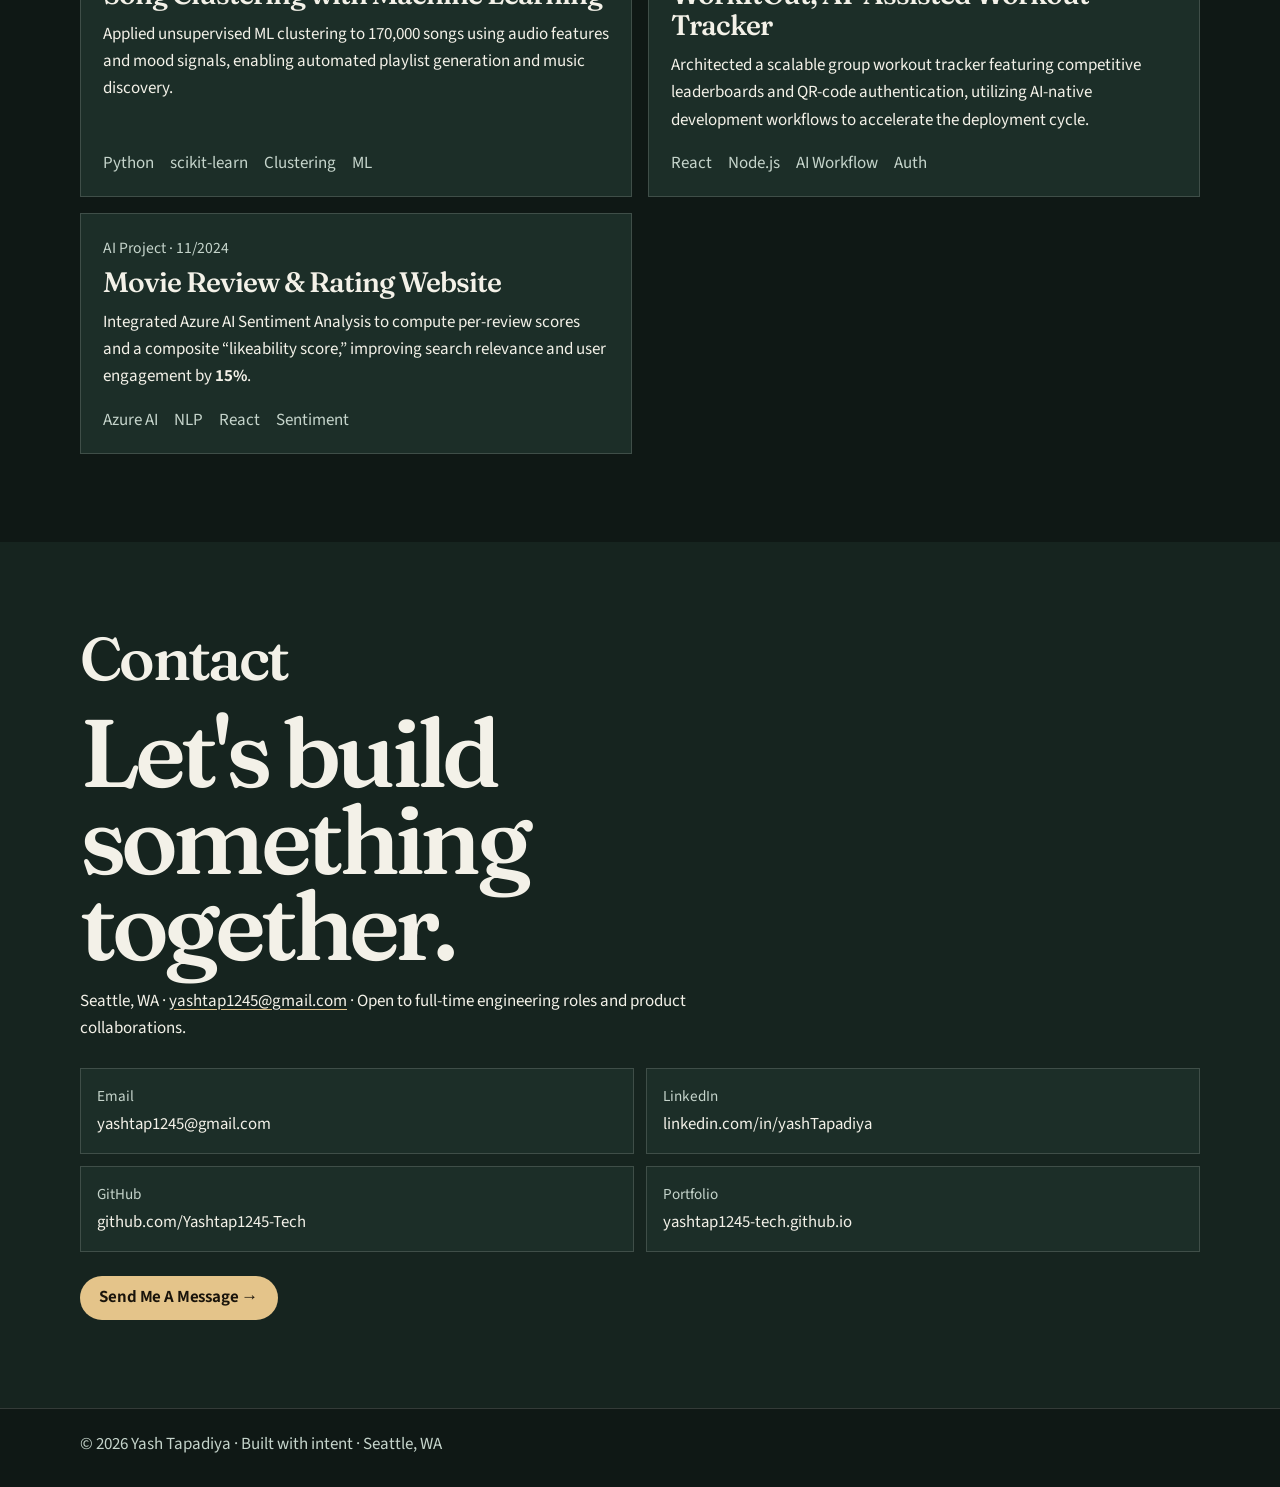
==== commit 2c9f81ff: "Remove the clay still-life from the hero. The pebble portrait stays, and the original sounding canva" ====
--- a/index.html
+++ b/index.html
@@ -88,7 +88,6 @@
   <main id="content" tabindex="-1">
     <section class="hero" id="home" aria-labelledby="hero-title">
       <canvas class="sounding" id="sounding" aria-hidden="true"></canvas>
-      <canvas class="clay" id="clay" aria-hidden="true"></canvas>
       <div class="hero-shade" aria-hidden="true"></div>
       <div class="wrap hero-inner">
         <div class="hero-grid">
--- a/css/site.css
+++ b/css/site.css
@@ -342,31 +342,6 @@
 
 html.is-live .sounding { display: block; }
 
-.clay {
-  display: none;
-  position: absolute;
-  top: 0;
-  right: 0;
-  width: min(62%, 820px);
-  height: 100%;
-  z-index: 0;
-  pointer-events: none;
-}
-
-html.is-clay .clay { display: block; }
-
-html.is-clay .hero-shade {
-  background: linear-gradient(90deg, color-mix(in srgb, var(--bg) 88%, transparent) 0%, transparent 34%);
-}
-
-html.is-clay .hero-portrait {
-  width: clamp(11.5rem, 18vw, 15.5rem);
-  justify-self: end;
-  align-self: end;
-  position: relative;
-  z-index: 3;
-}
-
 .hero-shade {
   position: absolute;
   inset: 0;
@@ -950,7 +925,6 @@
   .hero-portrait img { width: 100%; }
   .hero-portrait figcaption { max-width: 16rem; }
   .hero-desc { order: 6; margin-top: 0.9rem; }
-  .clay { display: none !important; }
   .stats { grid-template-columns: repeat(3, minmax(0, 1fr)); gap: 0.85rem 0.35rem; }
   .stats li,
   .stats li + li { border-left: 0; padding-left: 0; padding-right: 0.45rem; }
@@ -974,7 +948,6 @@
   .site-header,
   .cursor,
   .sounding,
-  .clay,
   .hero-shade,
   .skills-reel,
   .nav-toggle,
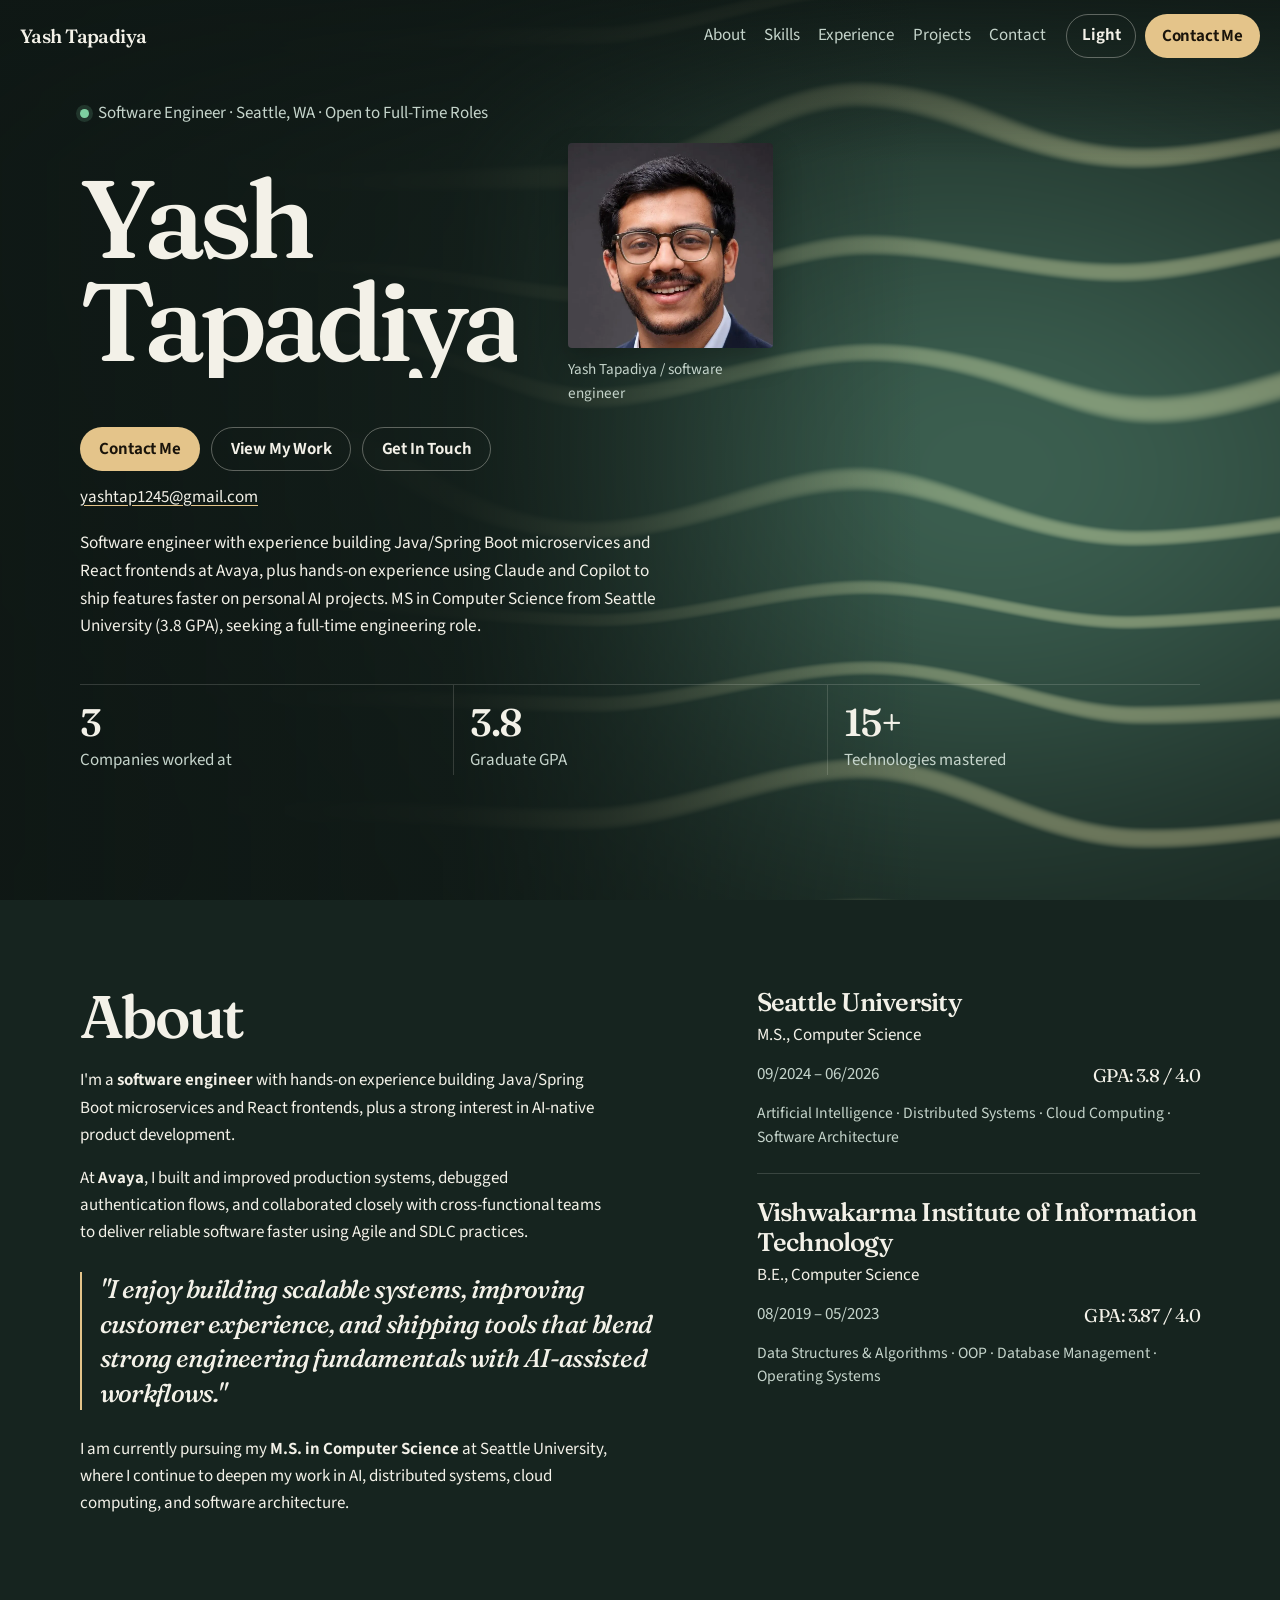
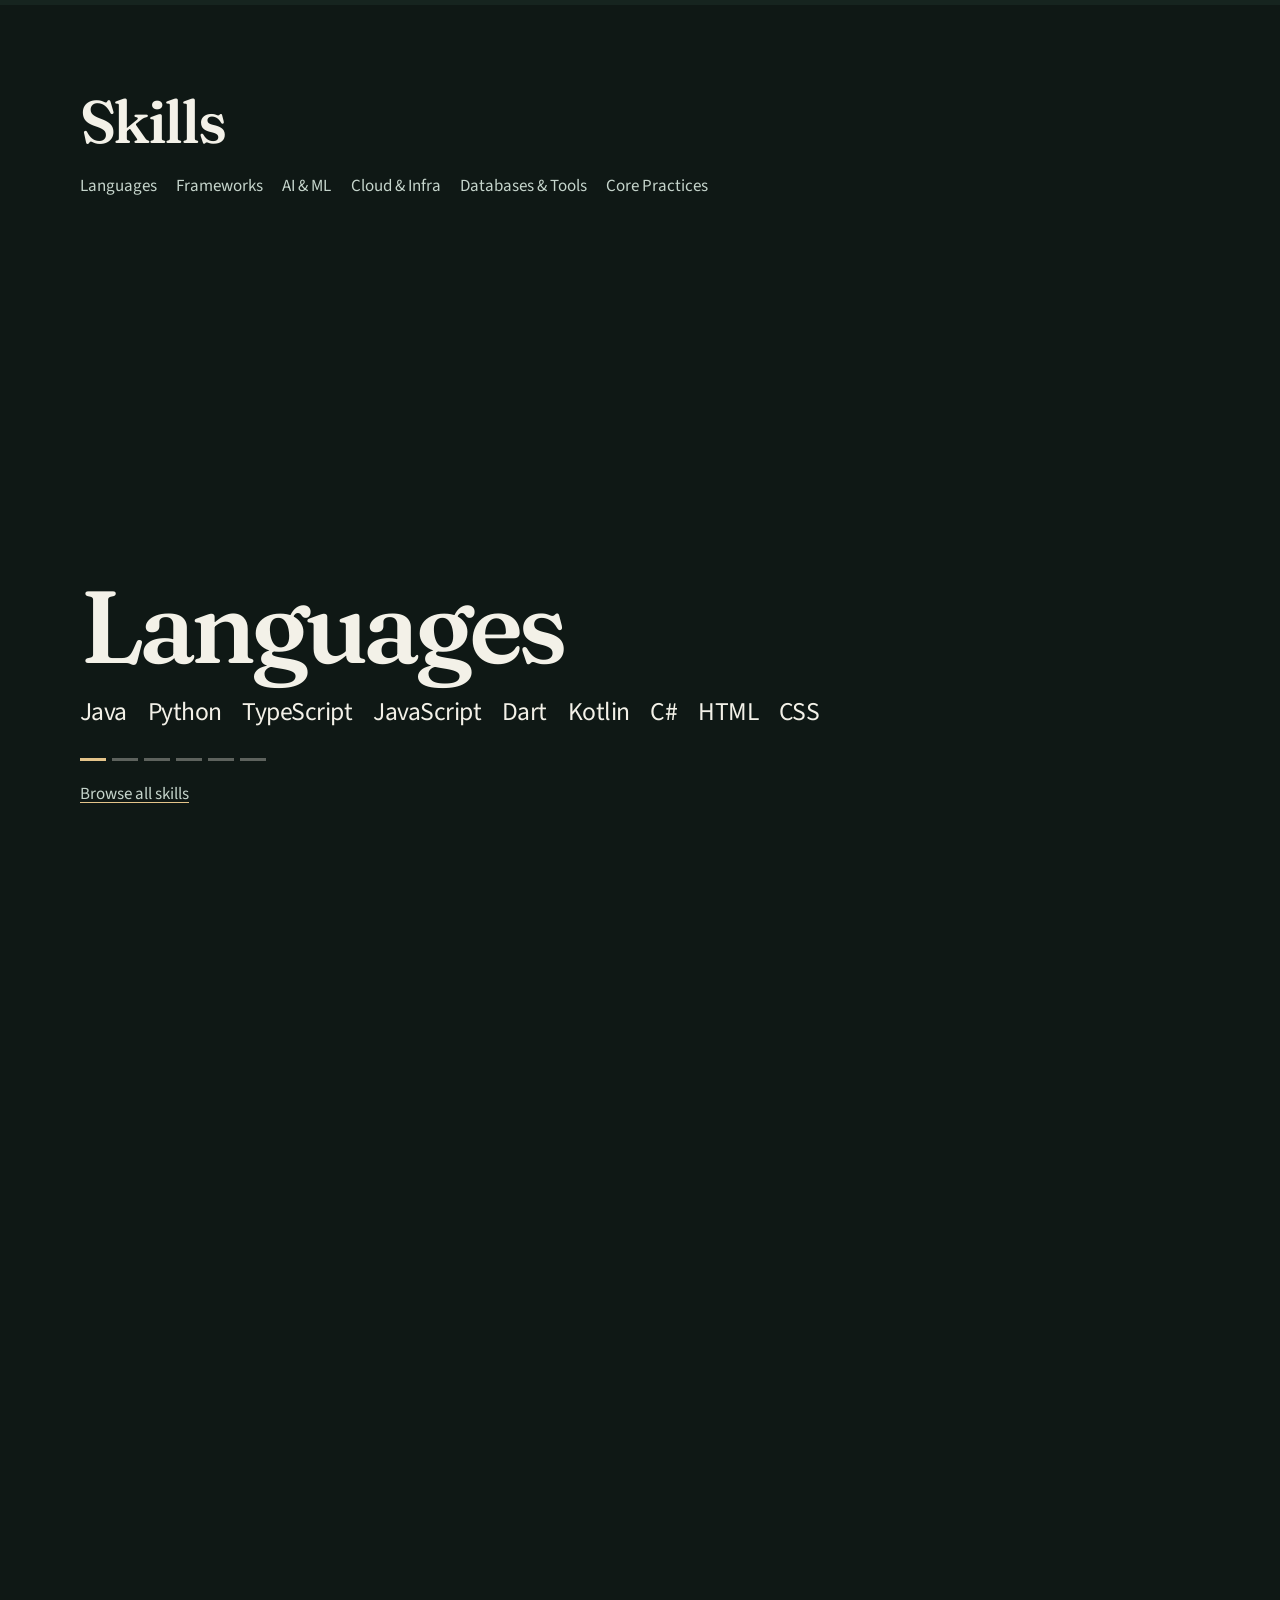
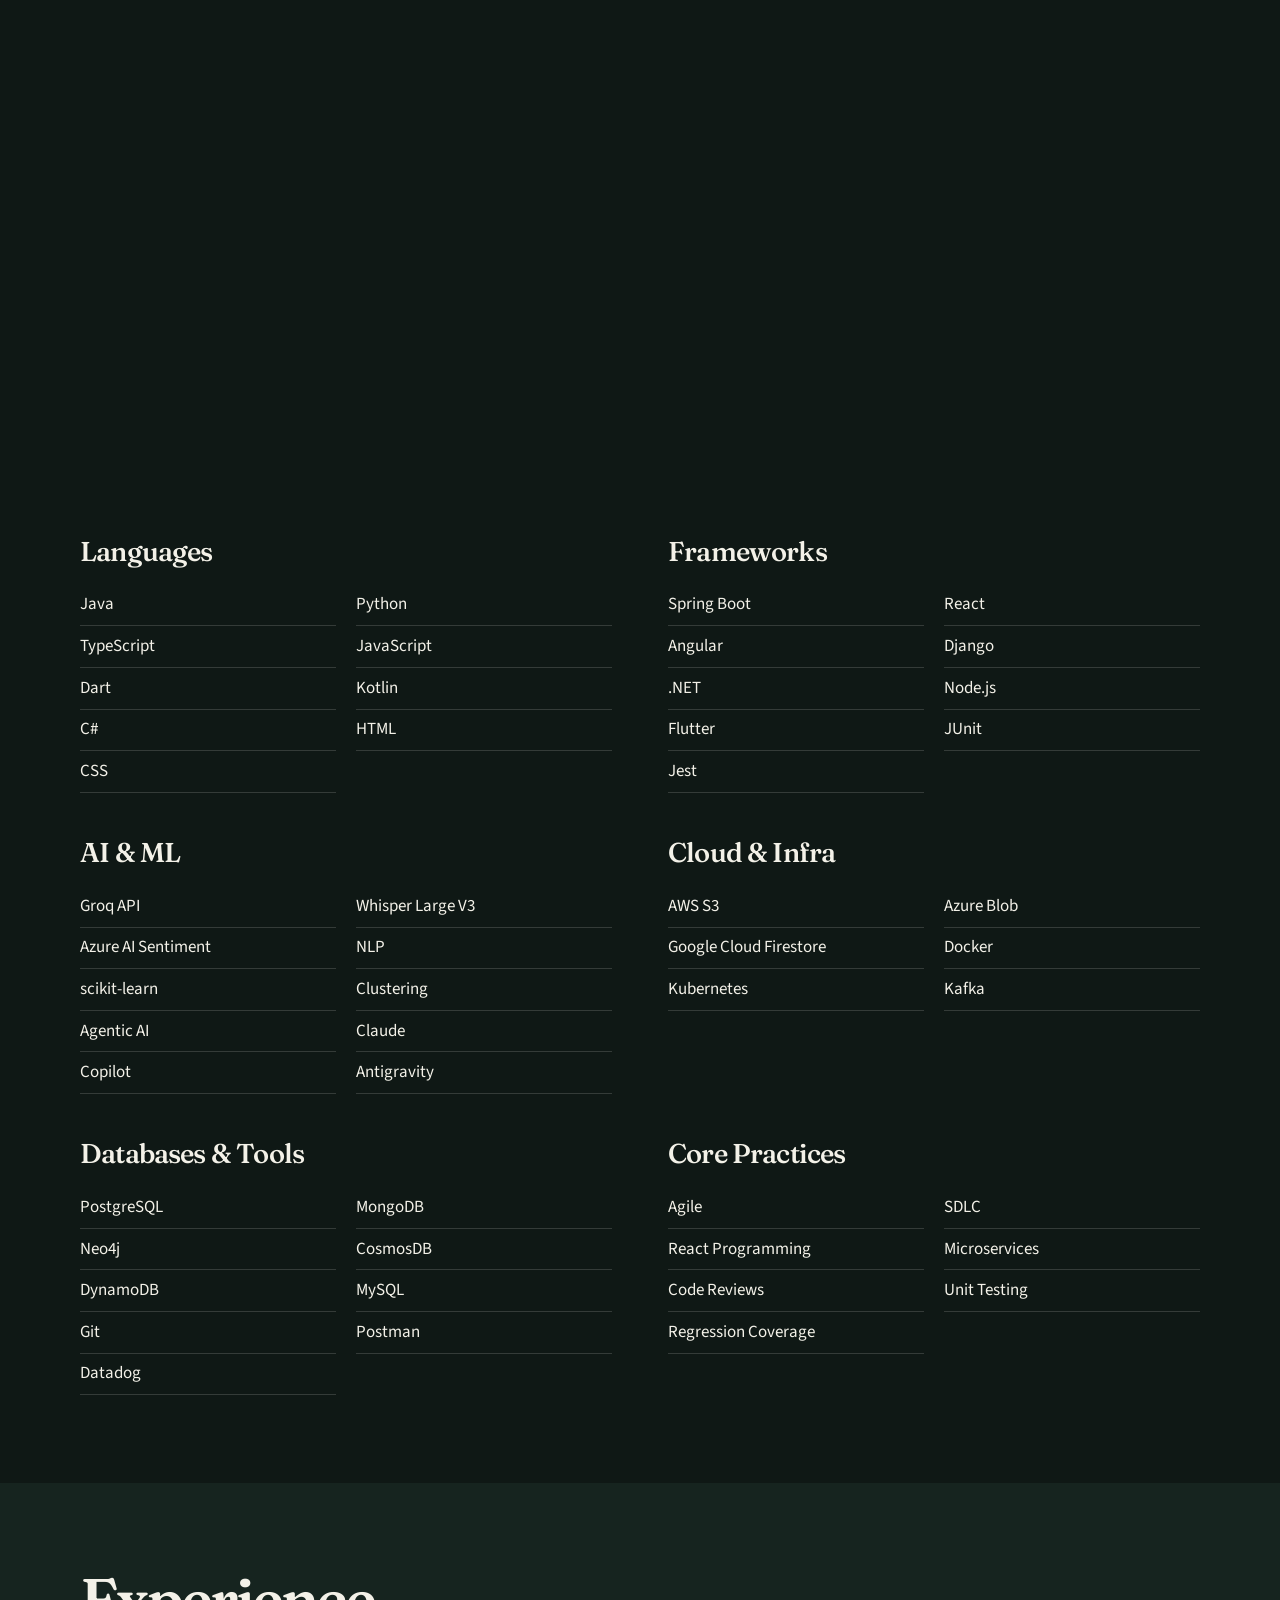
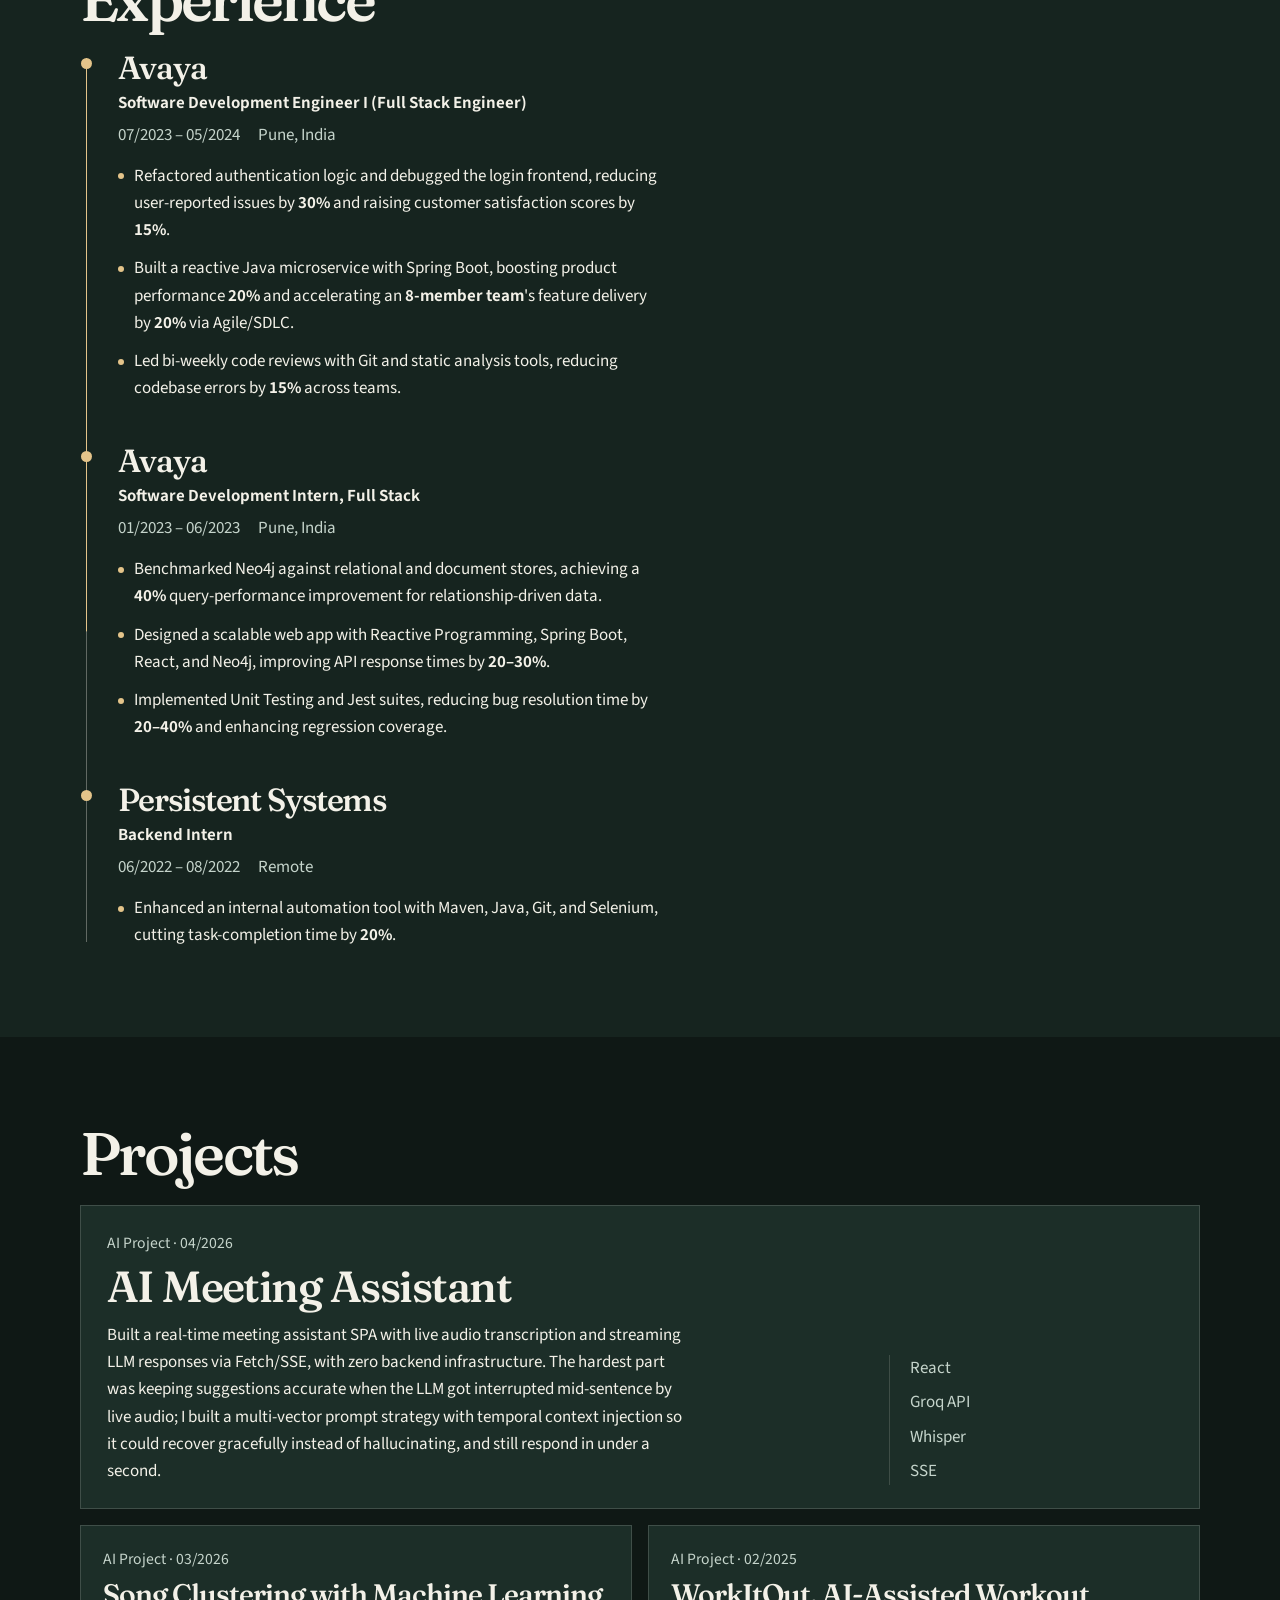
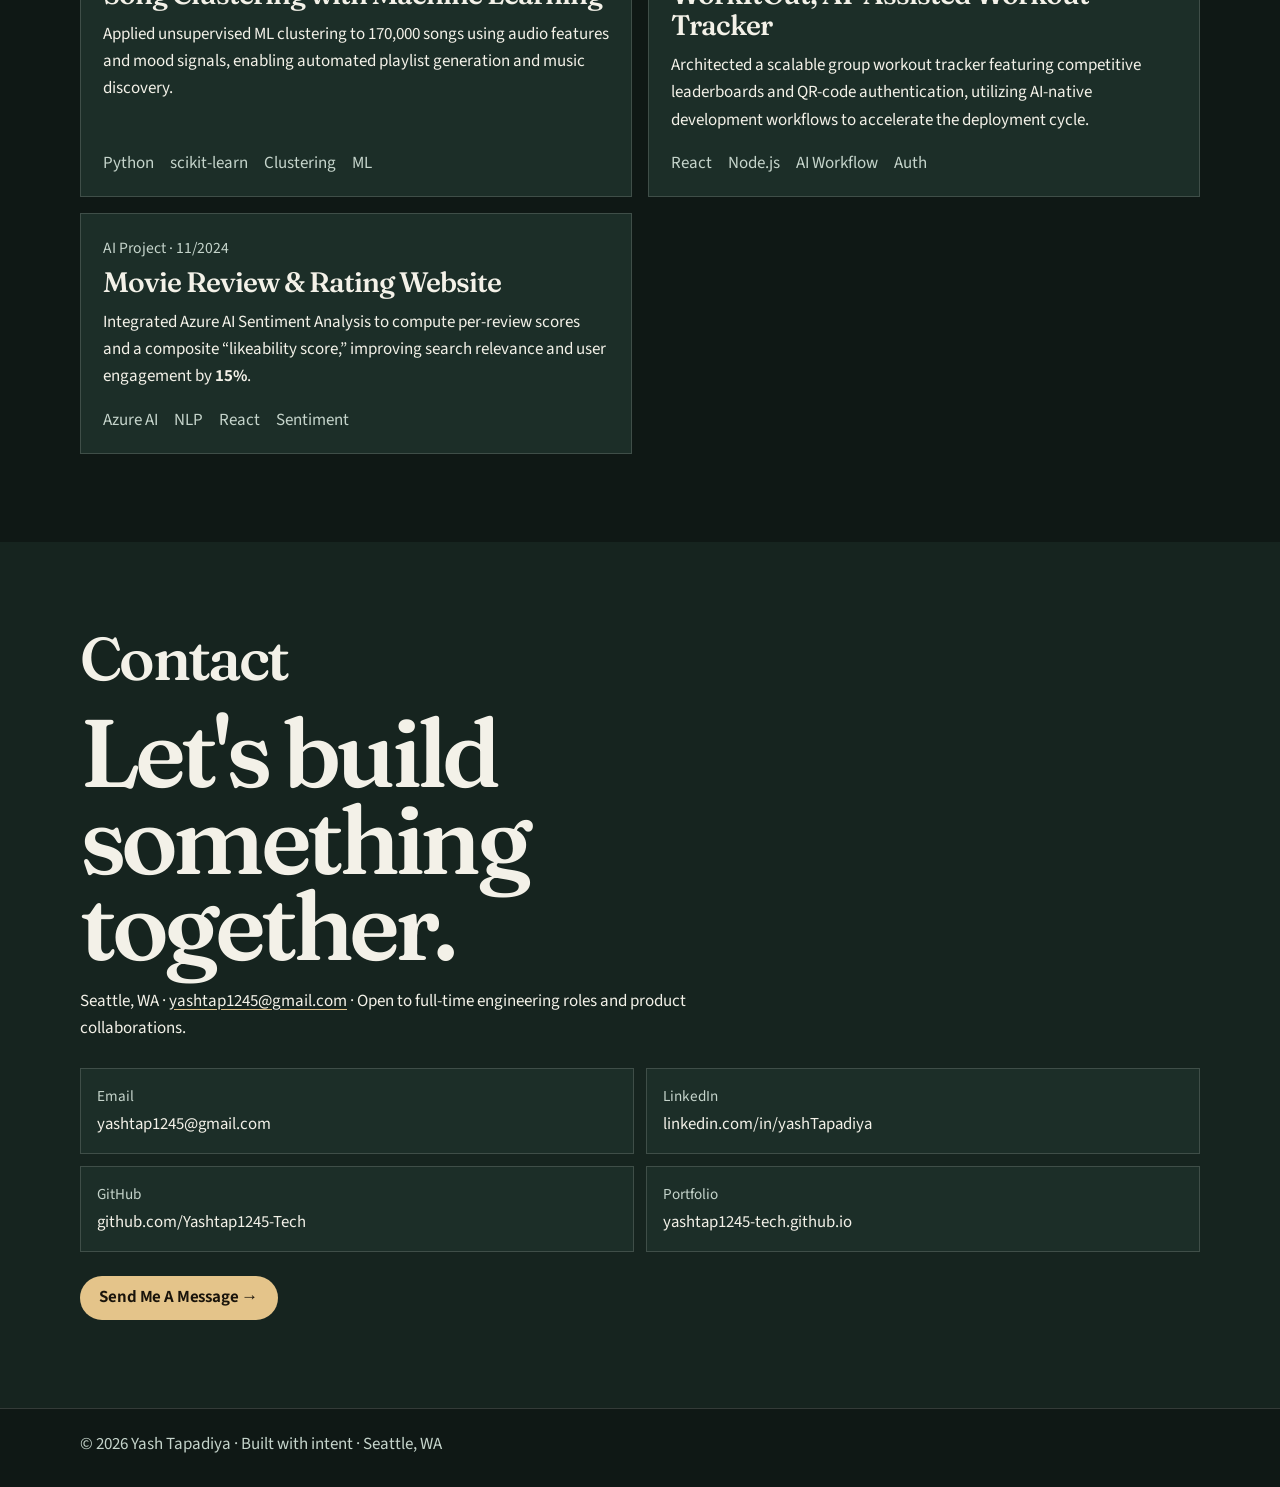
==== commit ba053918: "Show the hero portrait as a square. The tight head-and-shoulders crop stays, with a small corner rad" ====
--- a/index.html
+++ b/index.html
@@ -93,10 +93,19 @@
         <div class="hero-grid">
           <div class="hero-copy">
             <p class="hero-tag"><span class="status-dot" aria-hidden="true"></span> Software Engineer · Seattle, WA · Open to Full-Time Roles</p>
-            <h1 id="hero-title">
-              <span class="line"><span class="line-inner">Yash</span></span>
-              <span class="line"><span class="line-inner">Tapadiya</span></span>
-            </h1>
+            <div class="hero-title-row">
+              <h1 id="hero-title">
+                <span class="line"><span class="line-inner">Yash</span></span>
+                <span class="line"><span class="line-inner">Tapadiya</span></span>
+              </h1>
+              <figure class="hero-portrait">
+                <picture>
+                  <source srcset="data/portrait.webp" type="image/webp">
+                  <img src="data/portrait.jpg" width="800" height="800" alt="Portrait of Yash Tapadiya" fetchpriority="high">
+                </picture>
+                <figcaption>Yash Tapadiya / software engineer</figcaption>
+              </figure>
+            </div>
             <div class="hero-actions">
               <a class="btn btn-primary" data-magnetic href="mailto:yashtap1245@gmail.com" aria-label="Contact Me">Contact Me</a>
               <a class="btn btn-ghost" data-magnetic href="#projects">View My Work</a>
@@ -105,13 +114,6 @@
             <p class="hero-mail"><a href="mailto:yashtap1245@gmail.com">yashtap1245@gmail.com</a></p>
             <p class="hero-desc">Software engineer with experience building Java/Spring Boot microservices and React frontends at Avaya, plus hands-on experience using Claude and Copilot to ship features faster on personal AI projects. MS in Computer Science from Seattle University (3.8 GPA), seeking a full-time engineering role.</p>
           </div>
-          <figure class="hero-portrait">
-            <picture>
-              <source srcset="data/portrait.webp" type="image/webp">
-              <img src="data/portrait.jpg" width="800" height="1000" alt="Portrait of Yash Tapadiya" fetchpriority="high">
-            </picture>
-            <figcaption>Yash Tapadiya / software engineer</figcaption>
-          </figure>
         </div>
         <ul class="stats">
           <li>
--- a/css/site.css
+++ b/css/site.css
@@ -354,12 +354,15 @@
 
 .hero-inner { position: relative; z-index: 2; }
 
-.hero-grid {
-  display: grid;
-  grid-template-columns: minmax(0, 1fr) minmax(220px, 340px);
-  gap: clamp(1.5rem, 4vw, 4rem);
+.hero-grid { display: block; }
+
+.hero-title-row {
+  display: flex;
   align-items: center;
-}
+  gap: clamp(2rem, 4vw, 4rem);
+}
+
+.hero-title-row h1 { flex: 0 0 auto; }
 
 .hero-tag {
   display: flex;
@@ -417,28 +420,29 @@
   text-underline-offset: 0.18em;
 }
 
-.hero-portrait { margin: 0; justify-self: end; width: min(100%, 300px); }
+.hero-portrait {
+  margin: 0;
+  width: clamp(11rem, 16vw, 14.5rem);
+}
 
 .hero-portrait img {
   display: block;
   width: 100%;
   height: auto;
-  aspect-ratio: 4 / 5;
+  aspect-ratio: 1 / 1;
   object-fit: cover;
-  object-position: center 42%;
+  object-position: center center;
   border: 0;
-  -webkit-mask-image: url("portrait-mask.png");
-  mask-image: url("portrait-mask.png");
-  -webkit-mask-size: 100% 100%;
-  mask-size: 100% 100%;
-  -webkit-mask-repeat: no-repeat;
-  mask-repeat: no-repeat;
-  -webkit-mask-position: center;
-  mask-position: center;
+  border-radius: 4px;
+  box-shadow: 0 12px 28px rgba(0, 0, 0, 0.28);
+}
+
+html[data-theme="light"] .hero-portrait img {
+  box-shadow: 0 10px 24px rgba(19, 36, 28, 0.14);
 }
 
 .hero-portrait figcaption {
-  margin-top: 0.65rem;
+  margin-top: 0.55rem;
   color: var(--muted);
   font-size: 0.95rem;
 }
@@ -909,18 +913,18 @@
   html.no-js .logo { width: 100%; }
 
   .hero { min-height: auto; padding-top: calc(var(--nav-h) + 1.15rem); }
-  .hero-grid { grid-template-columns: 1fr; gap: 0.35rem; }
+  .hero-grid { display: flex; flex-direction: column; }
   .hero-copy { display: contents; }
+  .hero-title-row { display: contents; }
   .hero-tag { order: 1; margin-bottom: 0.35rem; }
   .hero h1 { order: 2; font-size: clamp(3.5rem, 16vw, 4.8rem); }
   .hero-actions { order: 3; margin-top: 0.85rem; }
   .hero-mail { order: 4; }
   .hero-portrait {
     order: 5;
-    width: 9.5rem;
-    max-width: 70%;
-    margin-top: 1.1rem;
-    justify-self: start;
+    width: 9.25rem;
+    max-width: 72%;
+    margin-top: 1.15rem;
   }
   .hero-portrait img { width: 100%; }
   .hero-portrait figcaption { max-width: 16rem; }
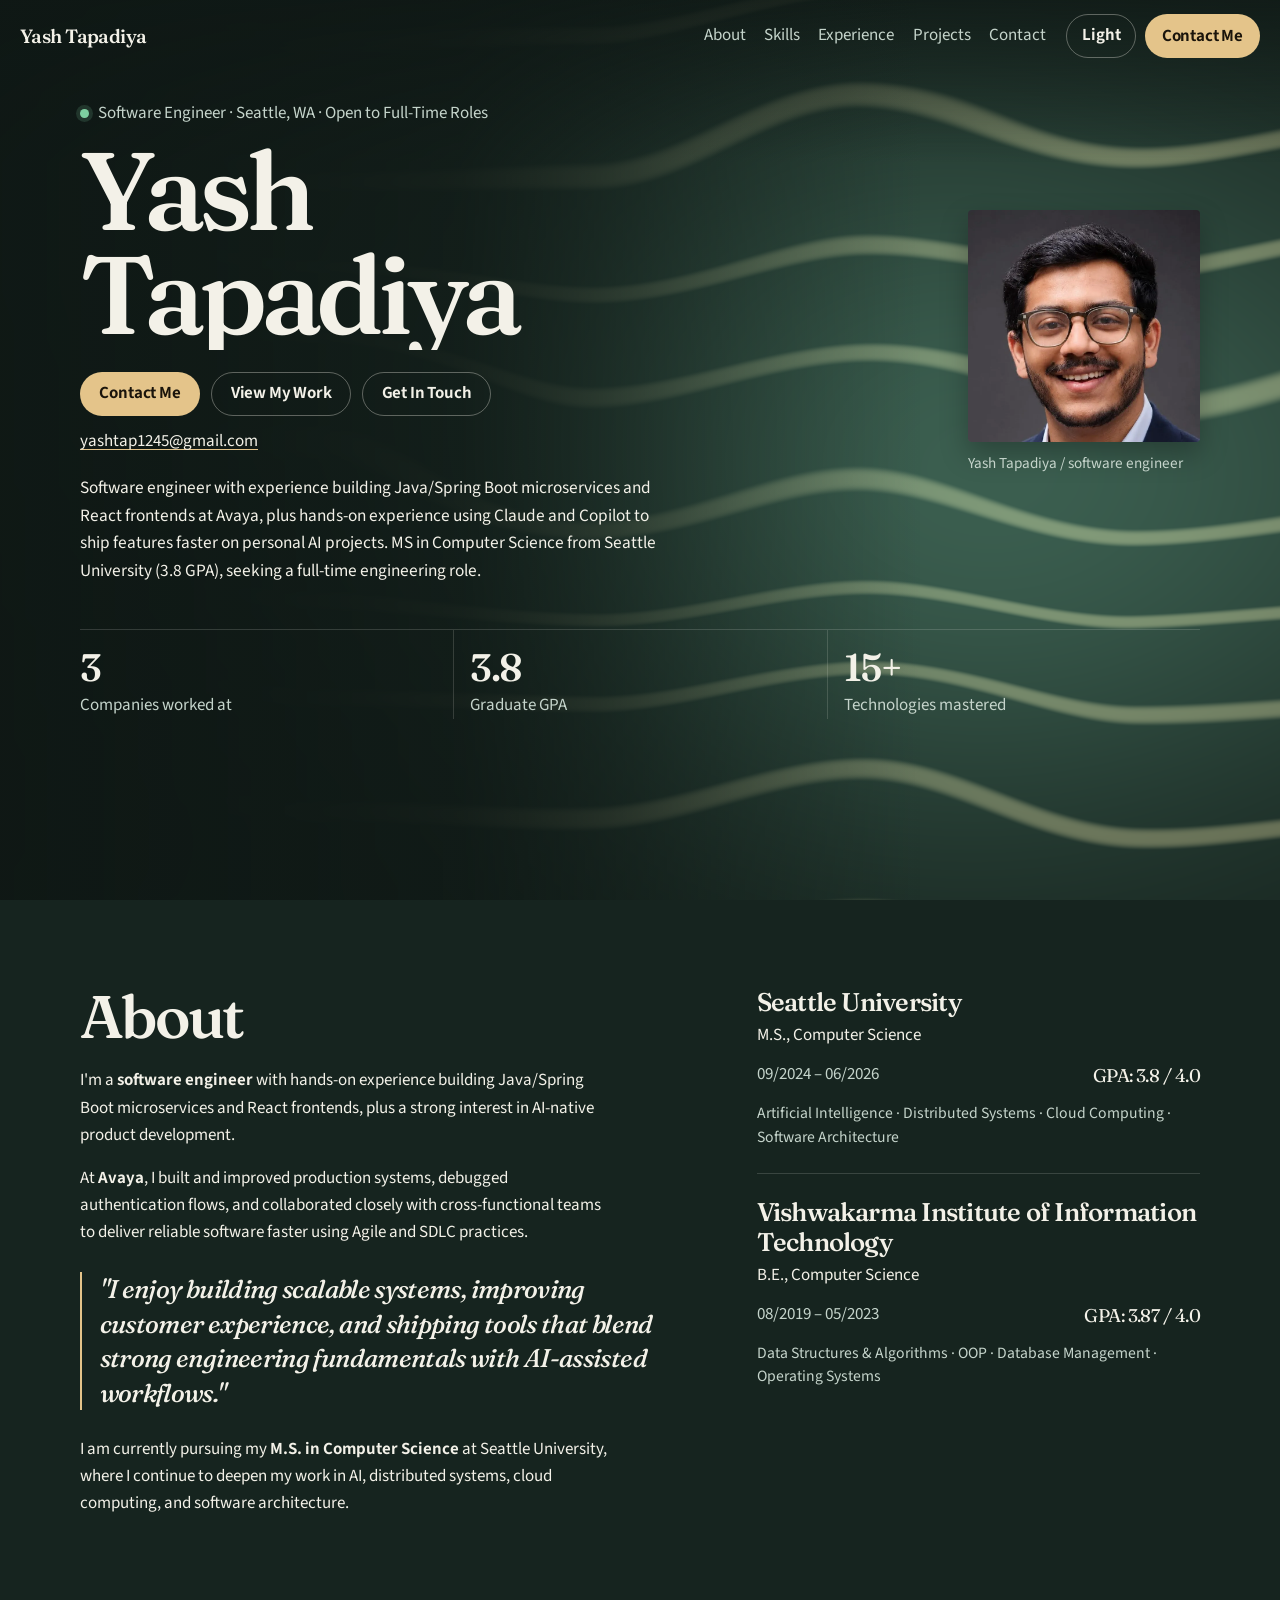
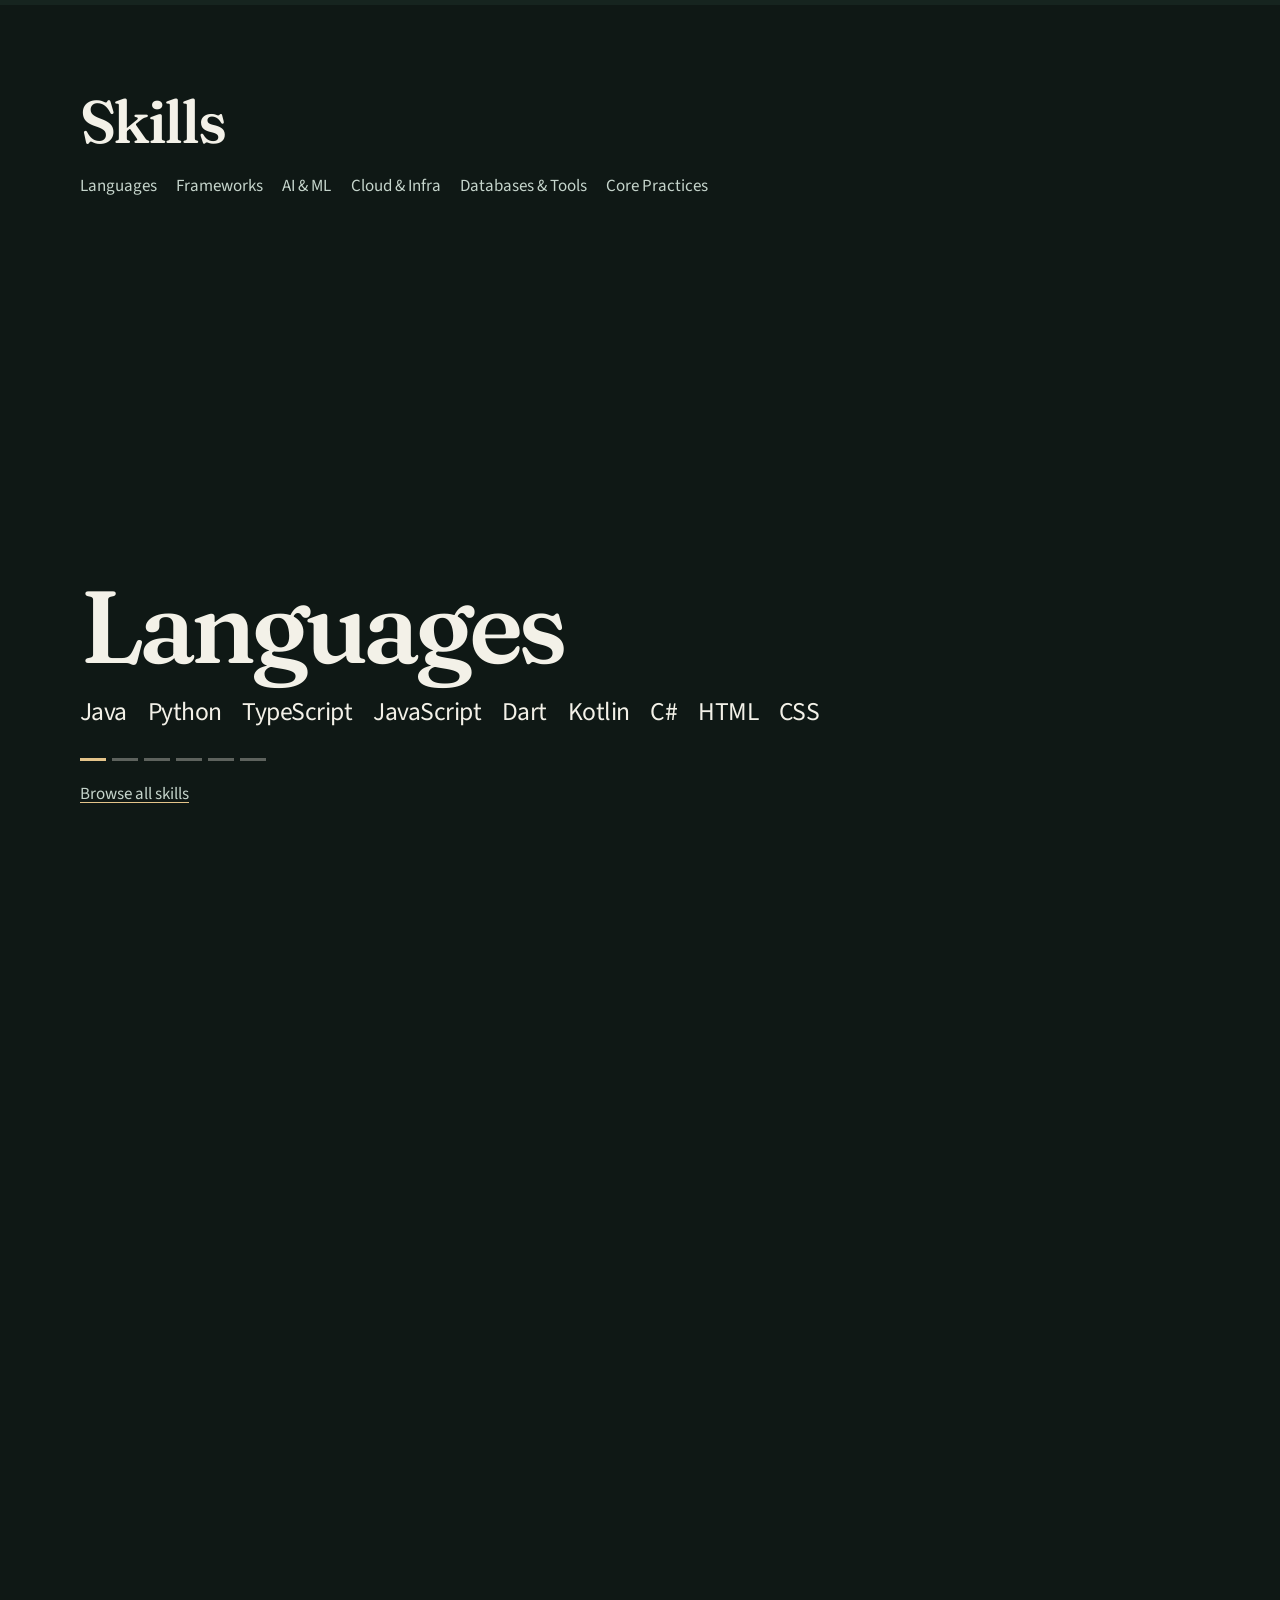
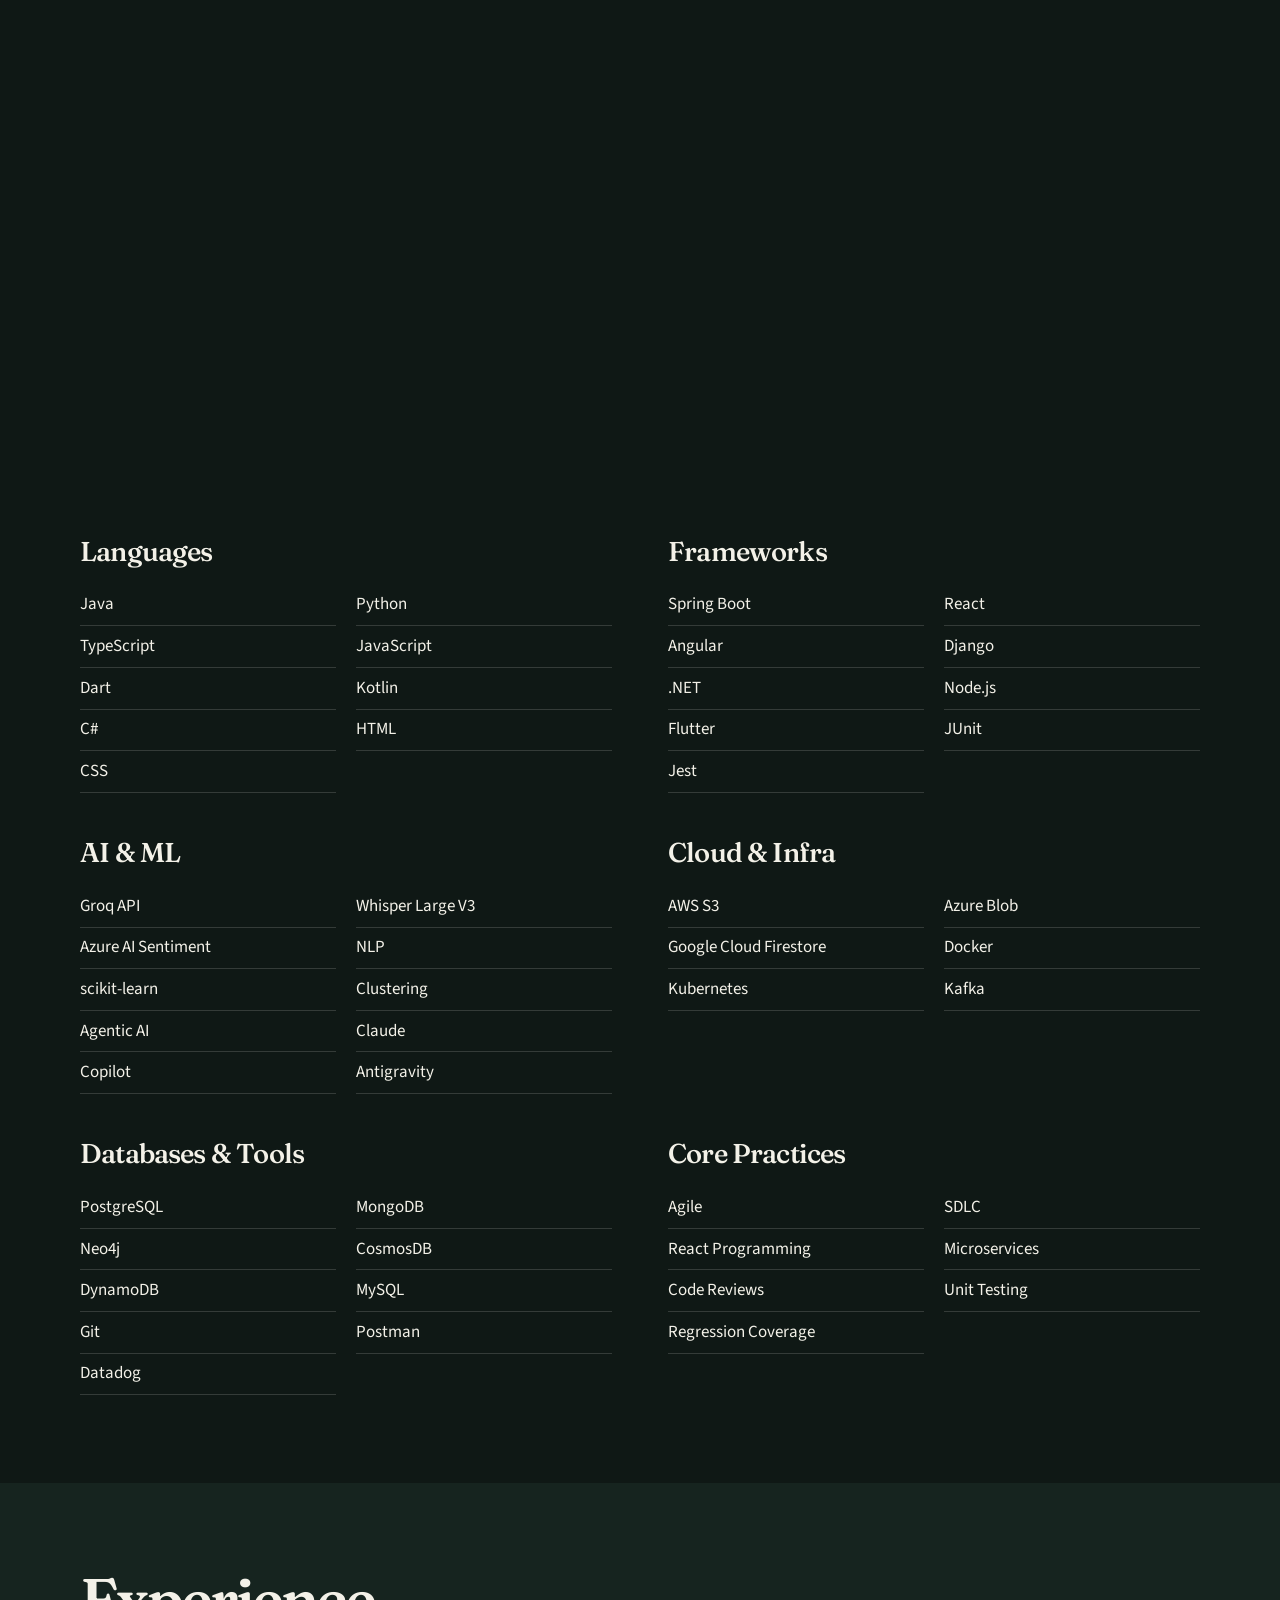
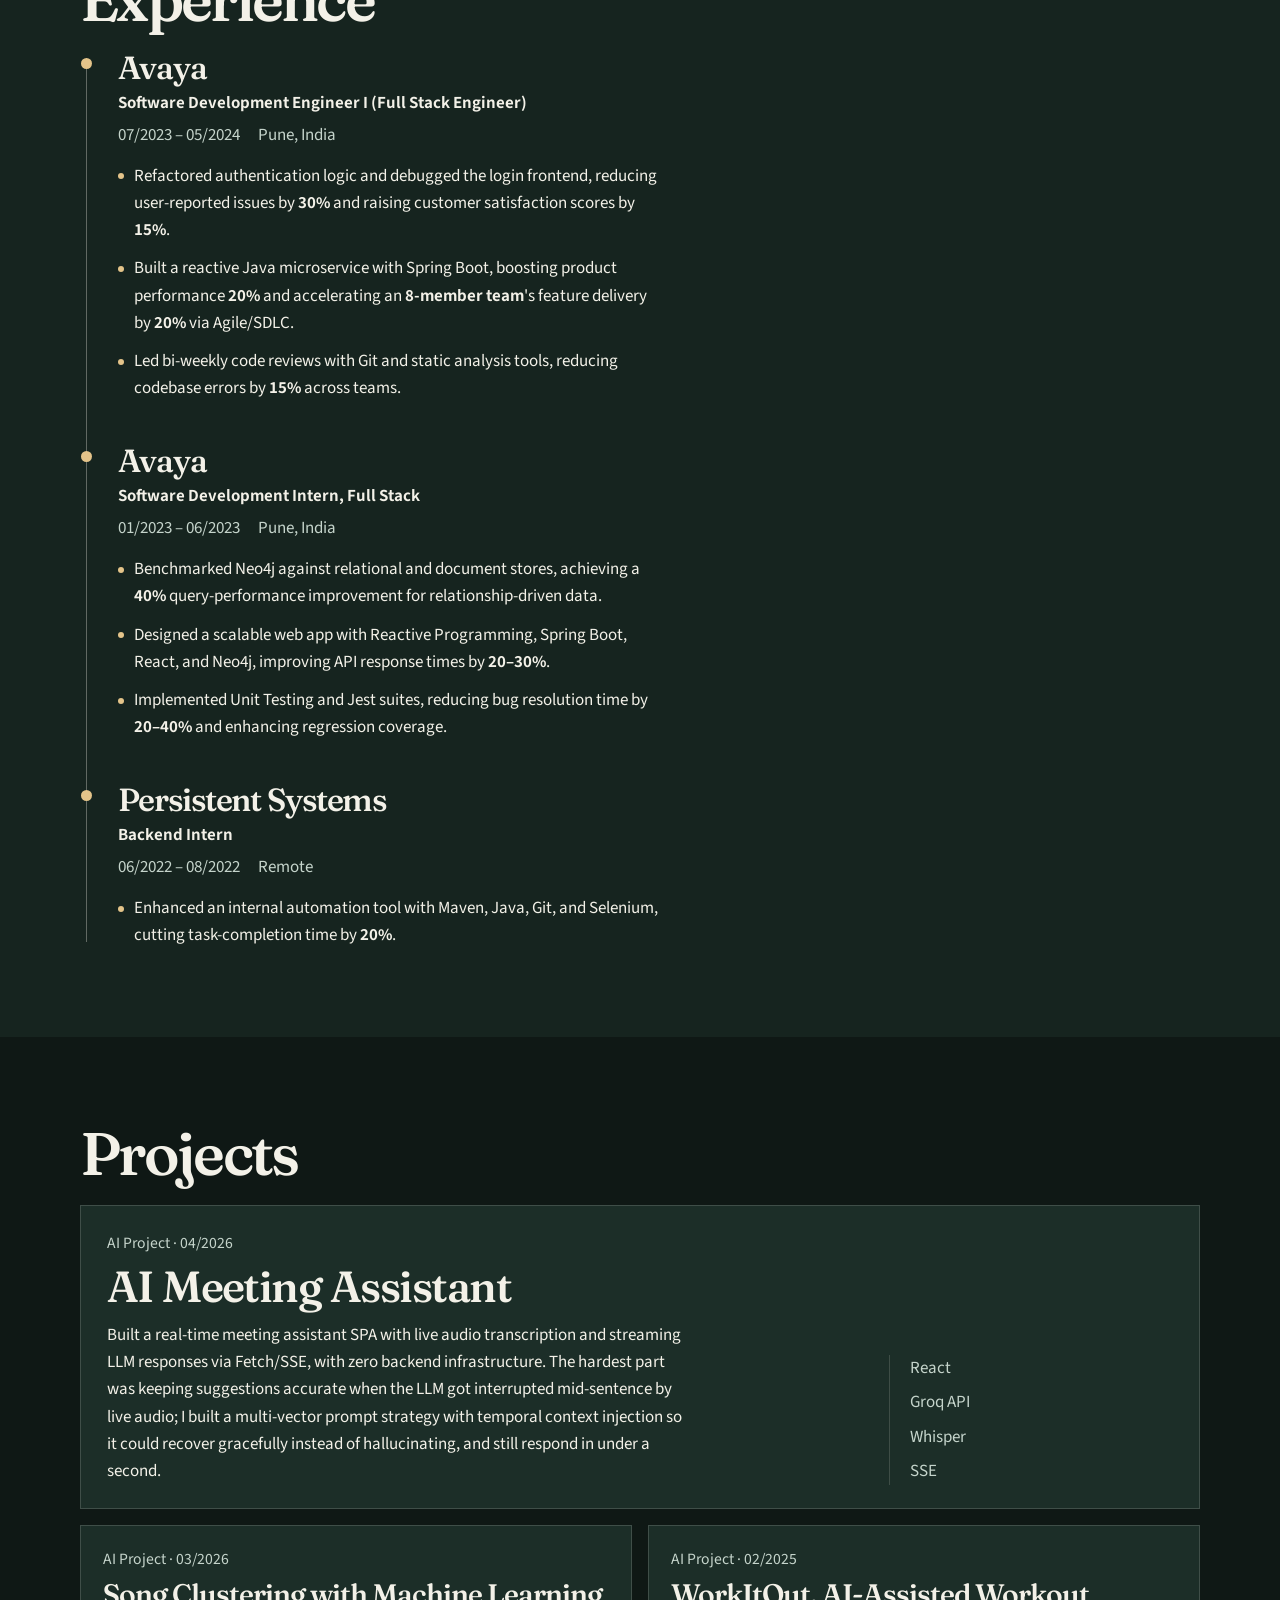
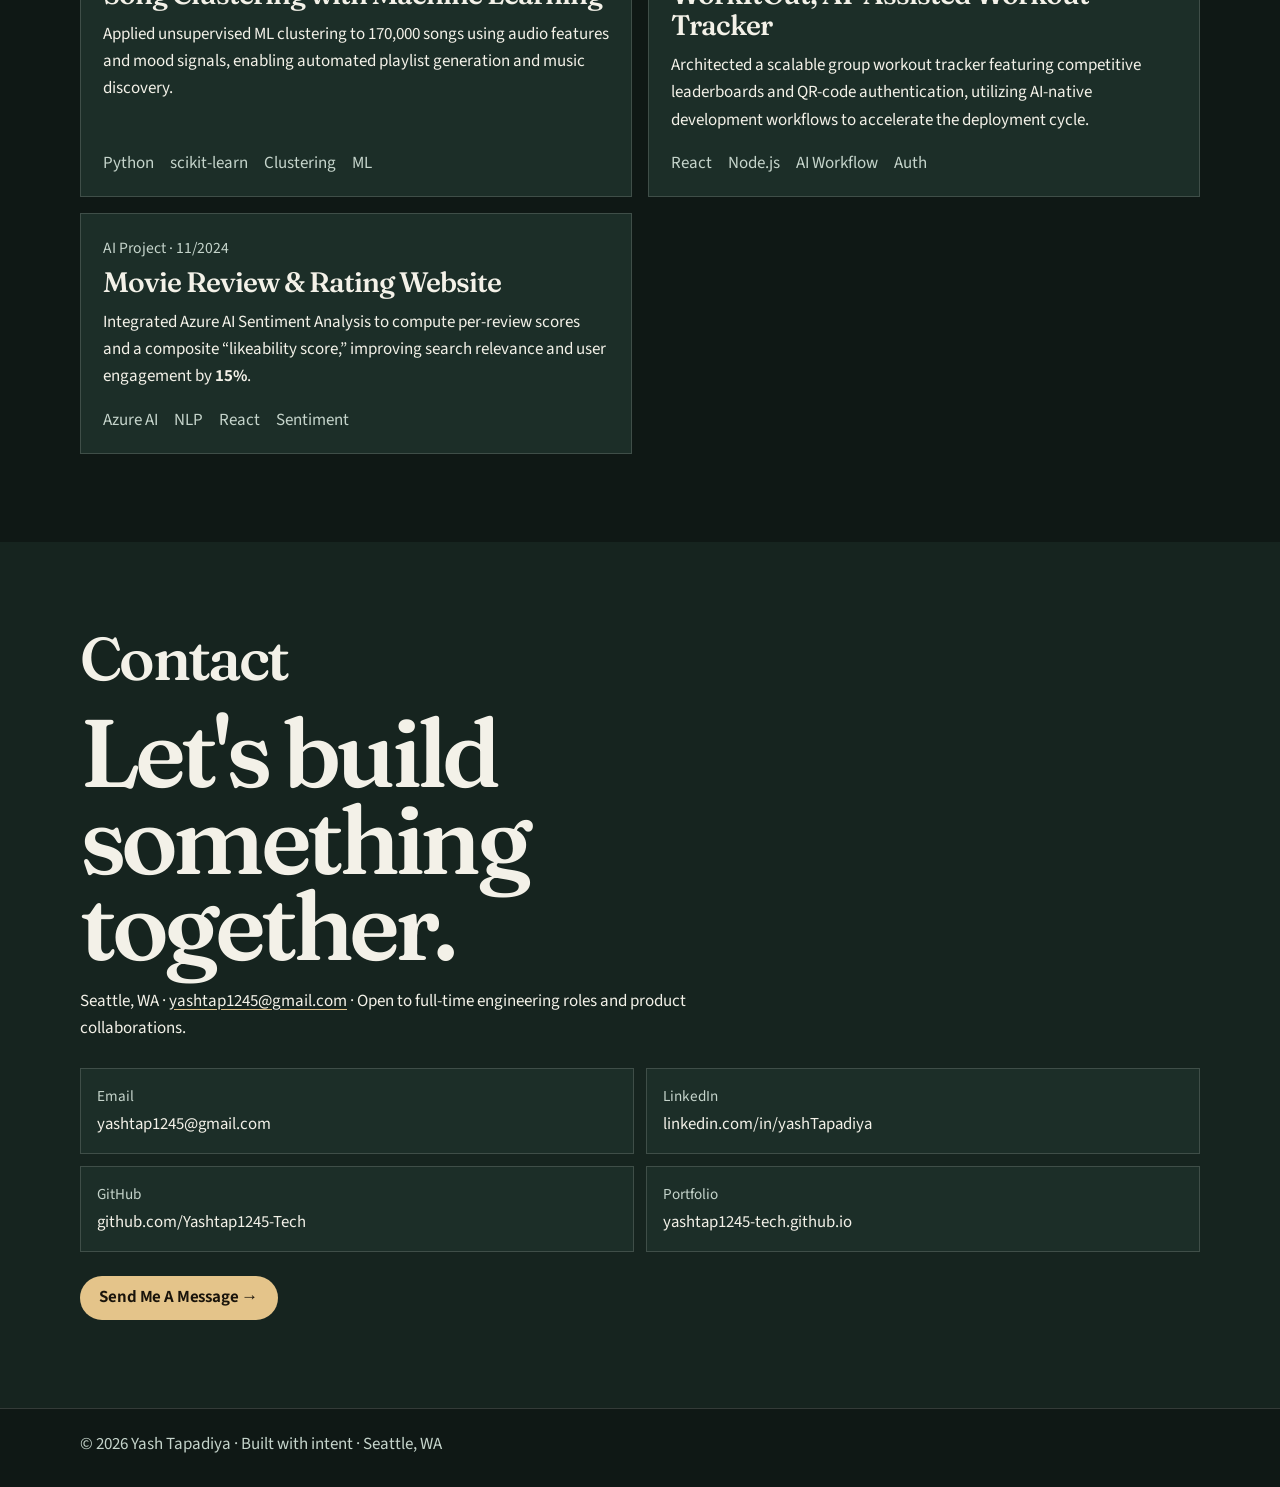
==== commit 2528d89a: "Place the square portrait in the hero's right column. On desktop it sits at the right edge again. Th" ====
--- a/index.html
+++ b/index.html
@@ -93,19 +93,10 @@
         <div class="hero-grid">
           <div class="hero-copy">
             <p class="hero-tag"><span class="status-dot" aria-hidden="true"></span> Software Engineer · Seattle, WA · Open to Full-Time Roles</p>
-            <div class="hero-title-row">
-              <h1 id="hero-title">
-                <span class="line"><span class="line-inner">Yash</span></span>
-                <span class="line"><span class="line-inner">Tapadiya</span></span>
-              </h1>
-              <figure class="hero-portrait">
-                <picture>
-                  <source srcset="data/portrait.webp" type="image/webp">
-                  <img src="data/portrait.jpg" width="800" height="800" alt="Portrait of Yash Tapadiya" fetchpriority="high">
-                </picture>
-                <figcaption>Yash Tapadiya / software engineer</figcaption>
-              </figure>
-            </div>
+            <h1 id="hero-title">
+              <span class="line"><span class="line-inner">Yash</span></span>
+              <span class="line"><span class="line-inner">Tapadiya</span></span>
+            </h1>
             <div class="hero-actions">
               <a class="btn btn-primary" data-magnetic href="mailto:yashtap1245@gmail.com" aria-label="Contact Me">Contact Me</a>
               <a class="btn btn-ghost" data-magnetic href="#projects">View My Work</a>
@@ -114,6 +105,13 @@
             <p class="hero-mail"><a href="mailto:yashtap1245@gmail.com">yashtap1245@gmail.com</a></p>
             <p class="hero-desc">Software engineer with experience building Java/Spring Boot microservices and React frontends at Avaya, plus hands-on experience using Claude and Copilot to ship features faster on personal AI projects. MS in Computer Science from Seattle University (3.8 GPA), seeking a full-time engineering role.</p>
           </div>
+          <figure class="hero-portrait">
+            <picture>
+              <source srcset="data/portrait.webp" type="image/webp">
+              <img src="data/portrait.jpg" width="800" height="800" alt="Portrait of Yash Tapadiya" fetchpriority="high">
+            </picture>
+            <figcaption>Yash Tapadiya / software engineer</figcaption>
+          </figure>
         </div>
         <ul class="stats">
           <li>
--- a/css/site.css
+++ b/css/site.css
@@ -354,15 +354,12 @@
 
 .hero-inner { position: relative; z-index: 2; }
 
-.hero-grid { display: block; }
-
-.hero-title-row {
-  display: flex;
+.hero-grid {
+  display: grid;
+  grid-template-columns: minmax(0, 1fr) minmax(12.5rem, 16.5rem);
+  gap: clamp(1.5rem, 4vw, 4rem);
   align-items: center;
-  gap: clamp(2rem, 4vw, 4rem);
-}
-
-.hero-title-row h1 { flex: 0 0 auto; }
+}
 
 .hero-tag {
   display: flex;
@@ -422,7 +419,8 @@
 
 .hero-portrait {
   margin: 0;
-  width: clamp(11rem, 16vw, 14.5rem);
+  justify-self: end;
+  width: min(100%, 14.5rem);
 }
 
 .hero-portrait img {
@@ -913,15 +911,19 @@
   html.no-js .logo { width: 100%; }
 
   .hero { min-height: auto; padding-top: calc(var(--nav-h) + 1.15rem); }
-  .hero-grid { display: flex; flex-direction: column; }
+  .hero-grid {
+    display: flex;
+    flex-direction: column;
+    align-items: stretch;
+  }
   .hero-copy { display: contents; }
-  .hero-title-row { display: contents; }
   .hero-tag { order: 1; margin-bottom: 0.35rem; }
   .hero h1 { order: 2; font-size: clamp(3.5rem, 16vw, 4.8rem); }
   .hero-actions { order: 3; margin-top: 0.85rem; }
   .hero-mail { order: 4; }
   .hero-portrait {
     order: 5;
+    justify-self: start;
     width: 9.25rem;
     max-width: 72%;
     margin-top: 1.15rem;
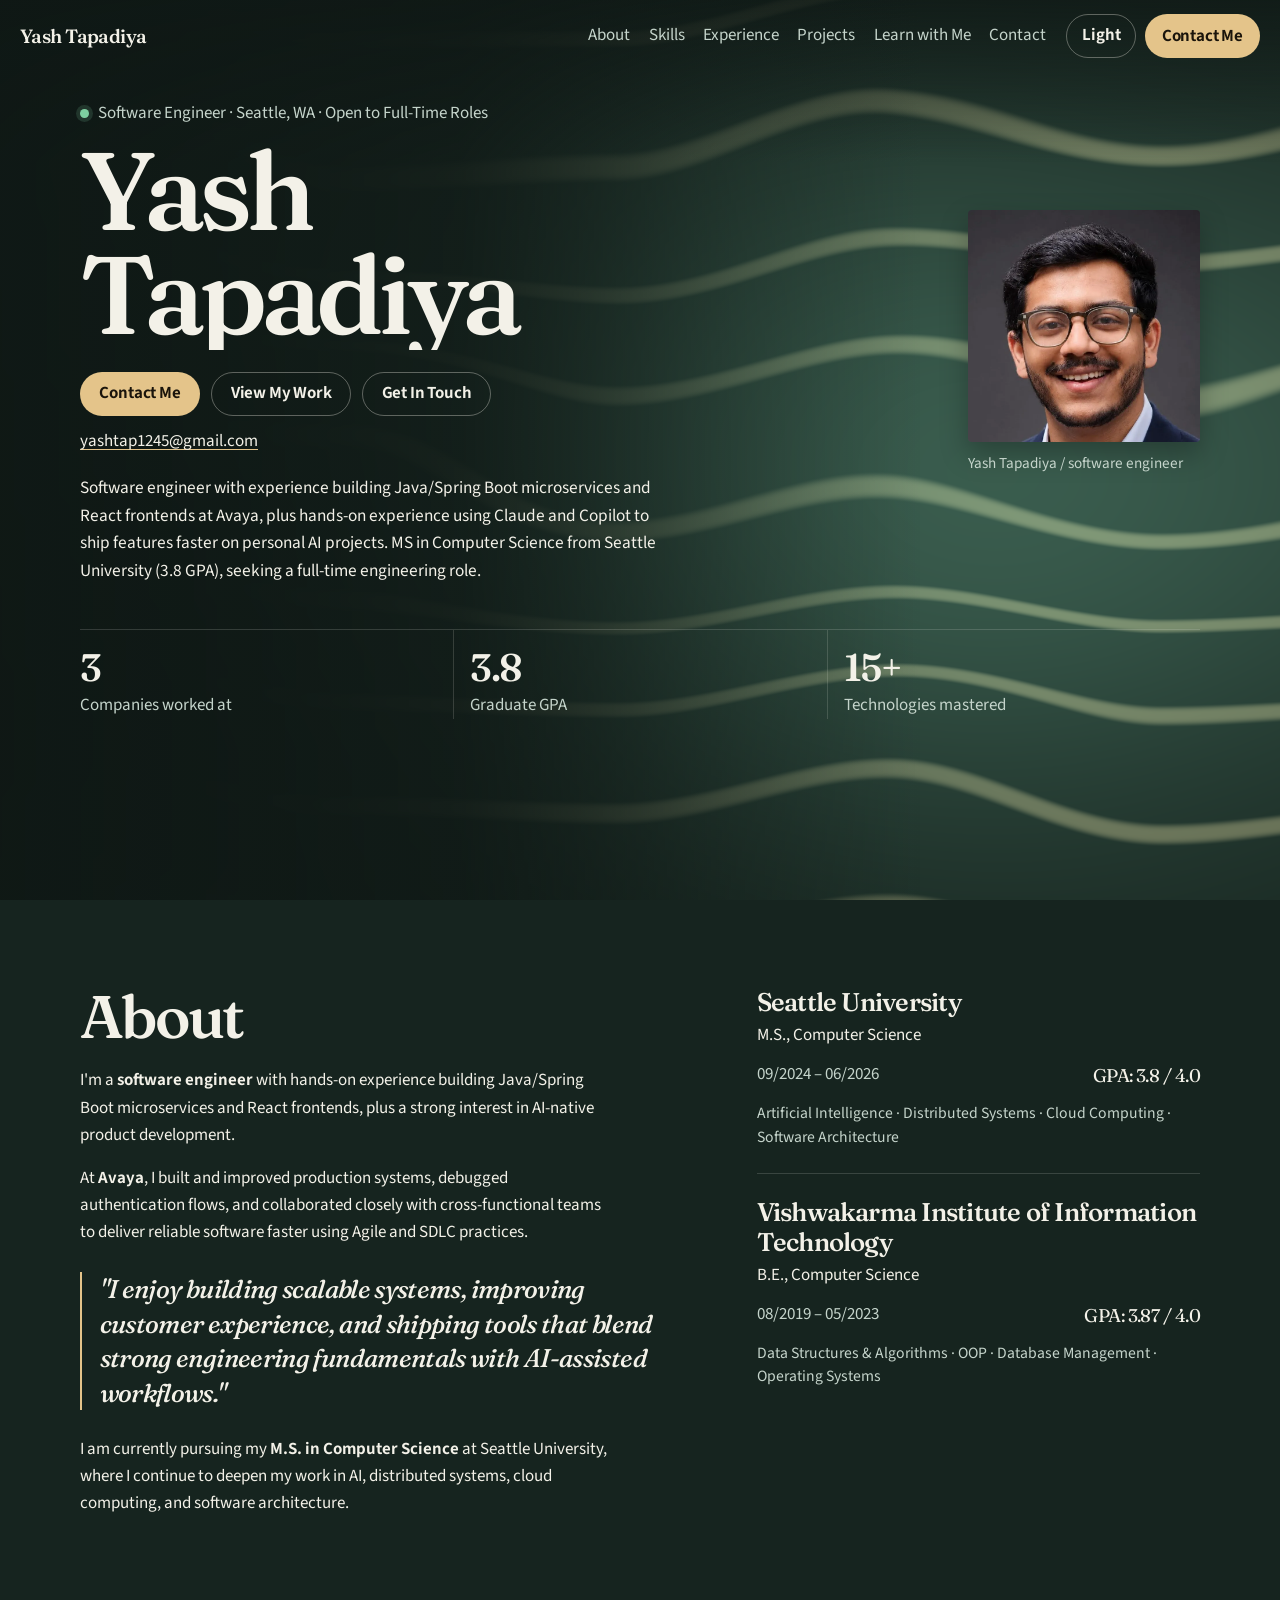
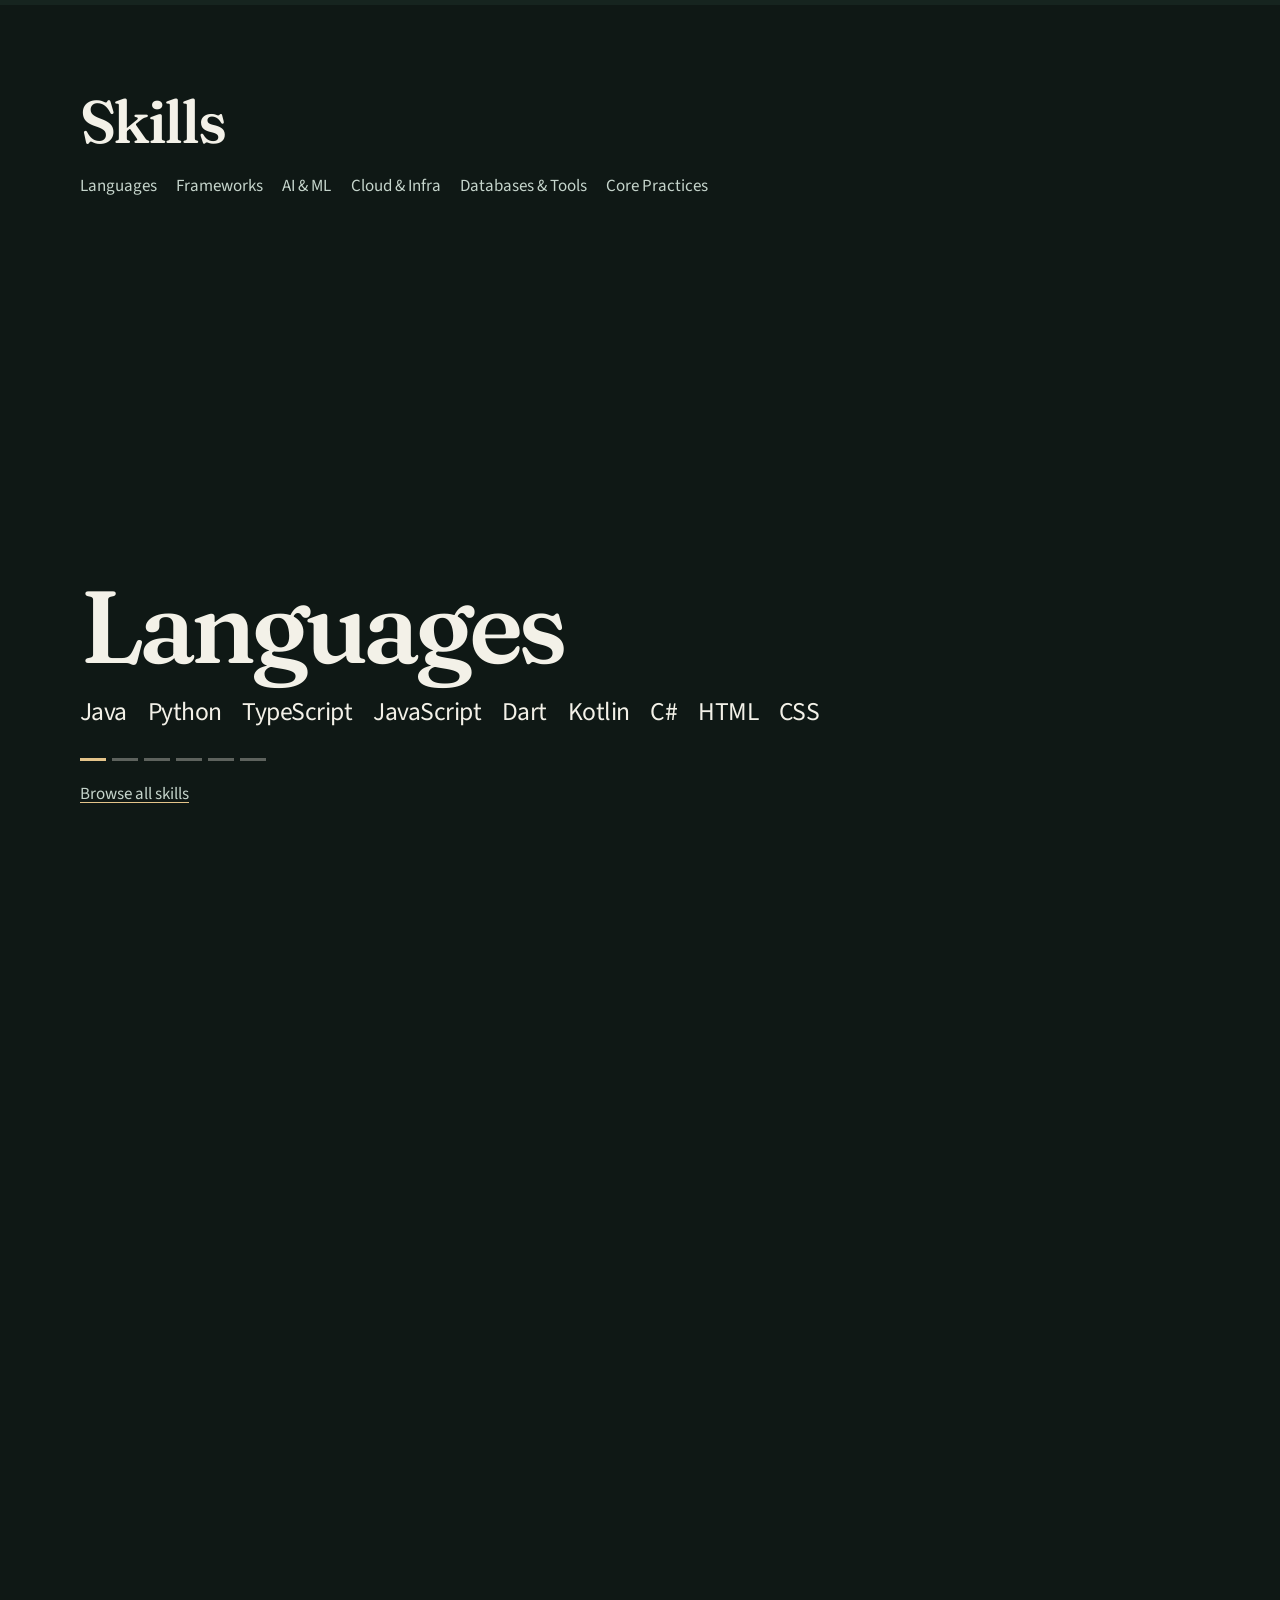
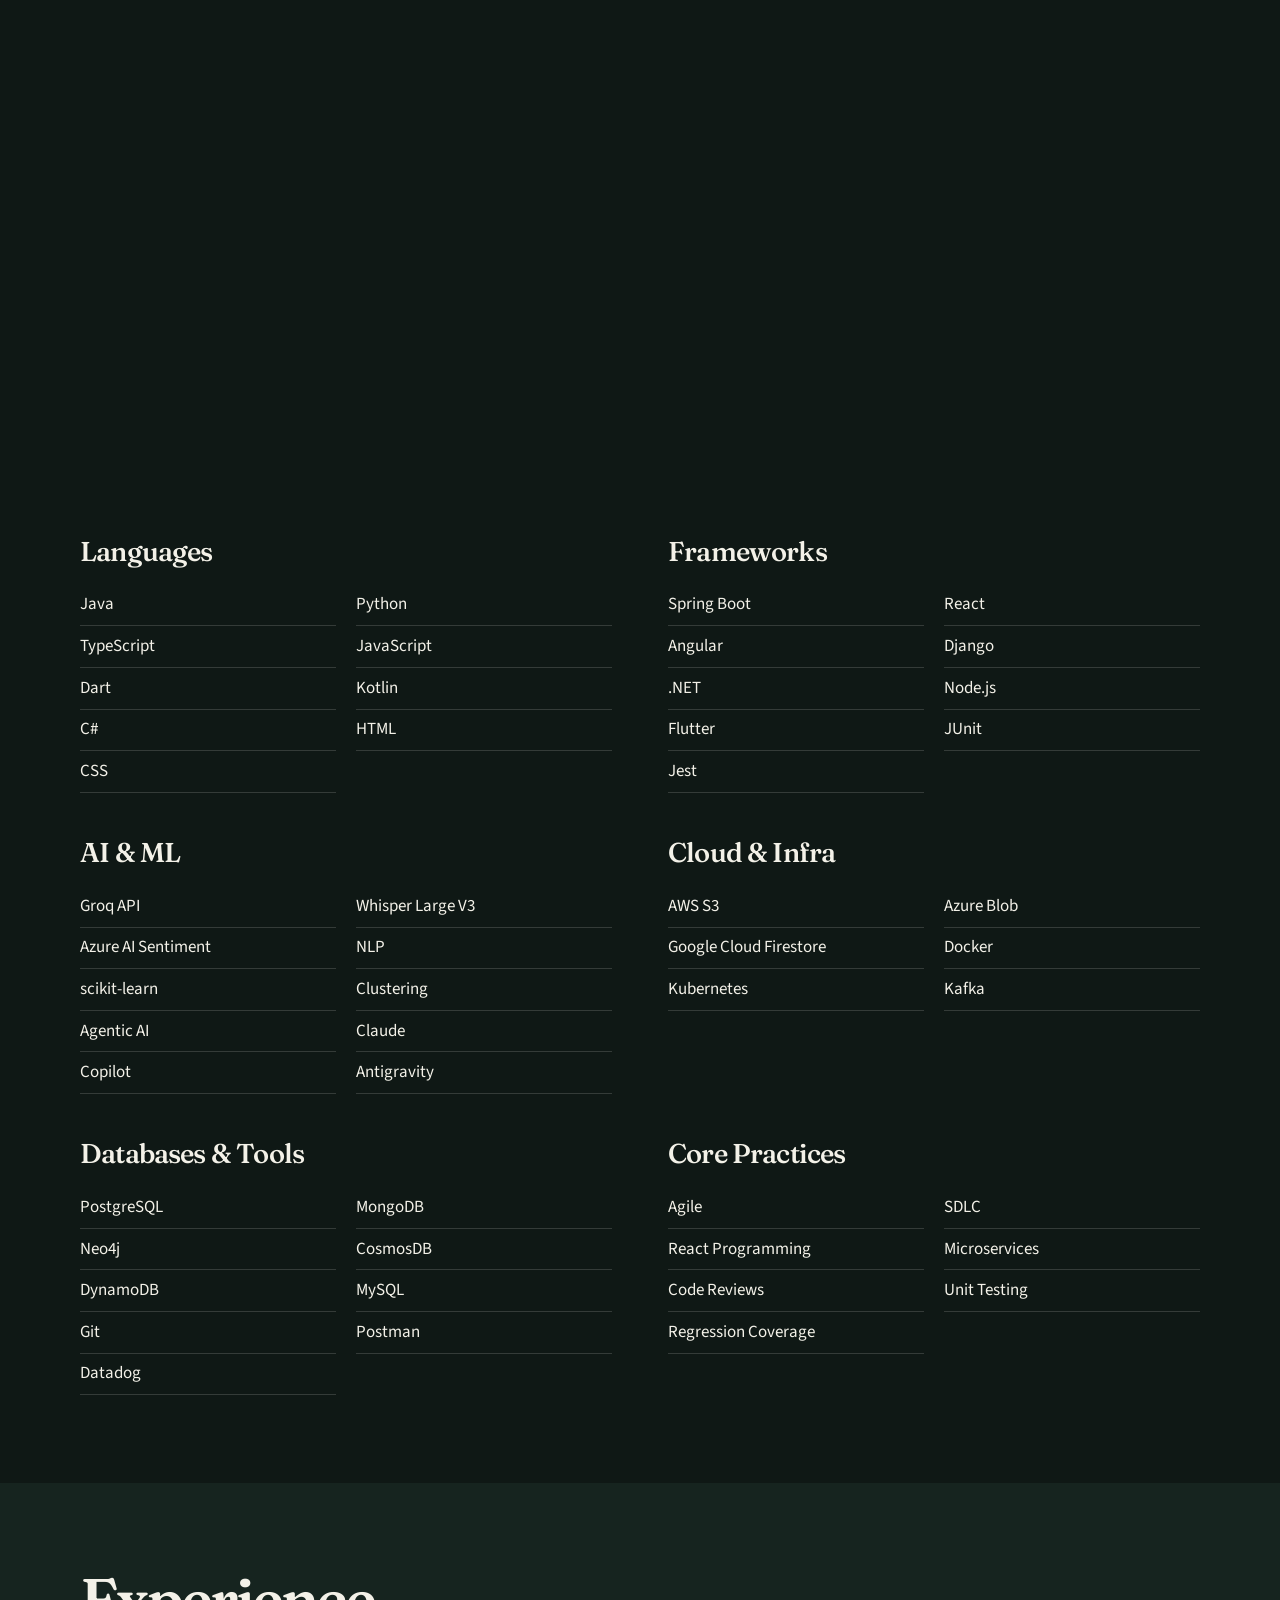
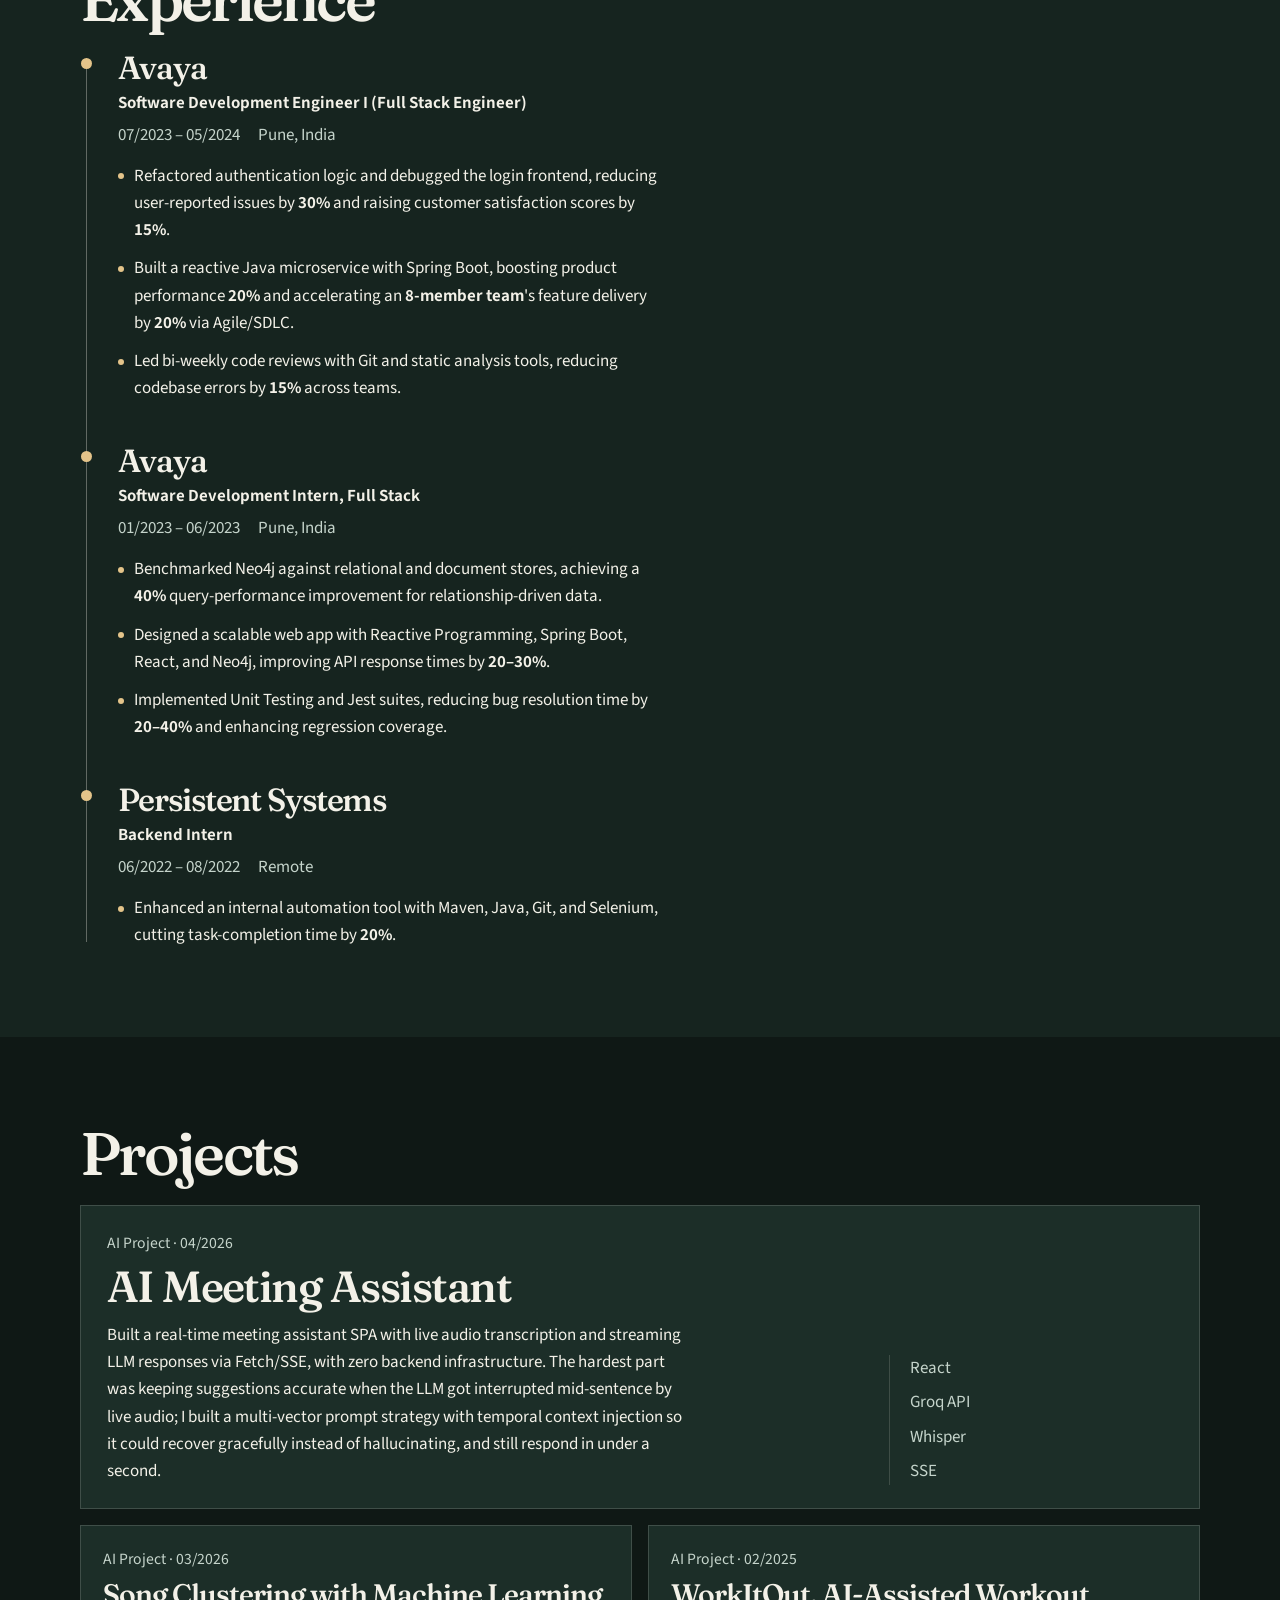
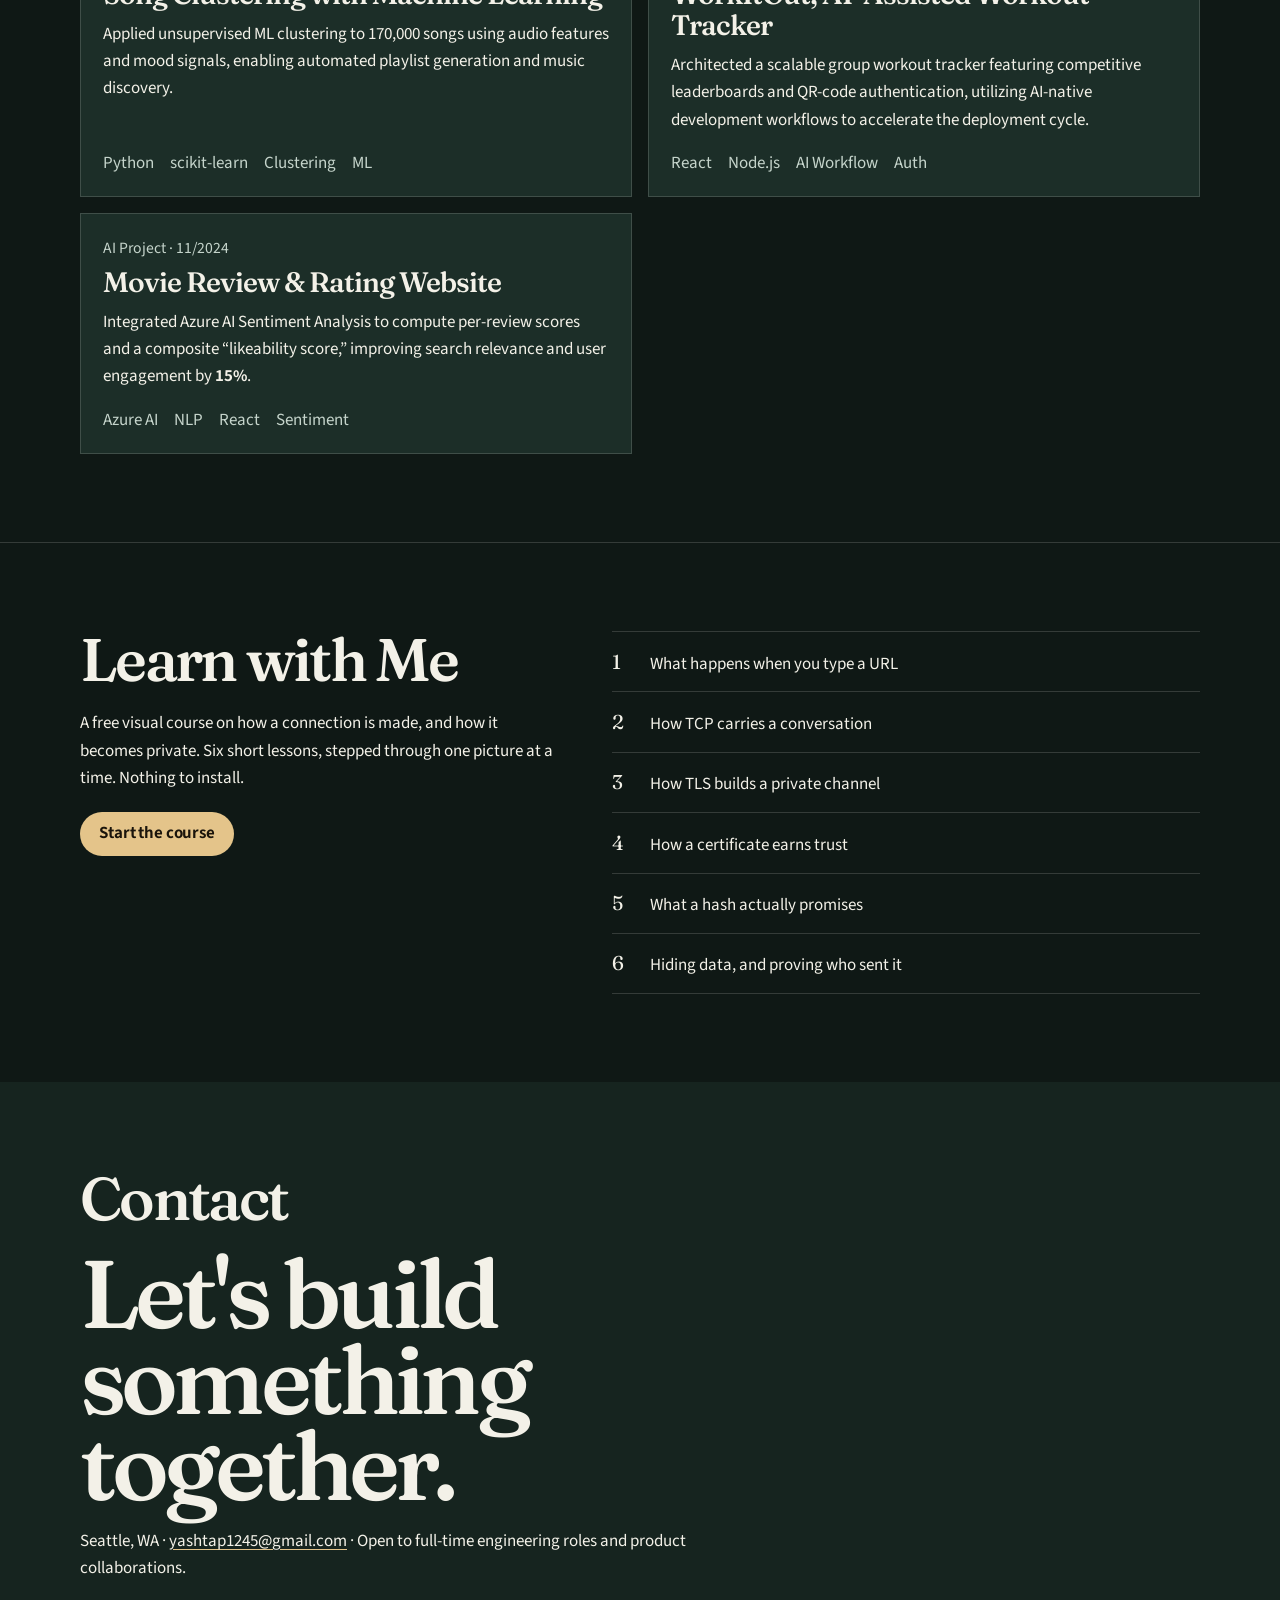
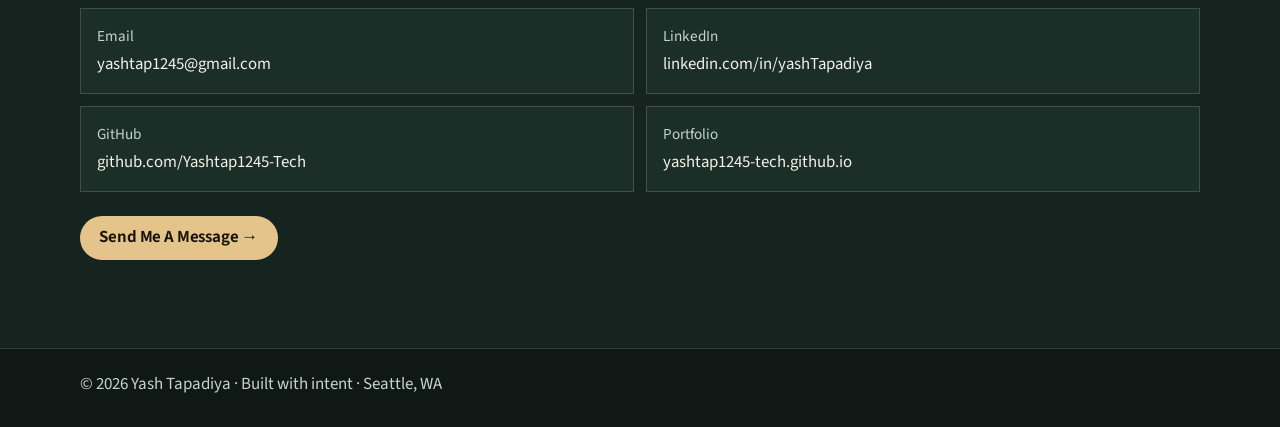
==== commit fdb94e3d: "Add a Learn with Me course on connections and security. Six static lessons step through DNS, TCP, TL" ====
--- a/index.html
+++ b/index.html
@@ -72,6 +72,7 @@
         <li><a href="#skills">Skills</a></li>
         <li><a href="#experience">Experience</a></li>
         <li><a href="#projects">Projects</a></li>
+        <li><a href="learn/">Learn with Me</a></li>
         <li><a href="#contact">Contact</a></li>
       </ul>
     </nav>
@@ -360,6 +361,24 @@
             </ul>
           </article>
         </div>
+      </div>
+    </section>
+
+    <section class="section learn-tease" id="learn-with-me" aria-labelledby="learn-title">
+      <div class="wrap learn-tease-grid">
+        <div>
+          <h2 id="learn-title">Learn with Me</h2>
+          <p>A free visual course on how a connection is made, and how it becomes private. Six short lessons, stepped through one picture at a time. Nothing to install.</p>
+          <a class="btn btn-primary" data-magnetic href="learn/">Start the course</a>
+        </div>
+        <ol class="learn-tease-list">
+          <li><a href="learn/dns.html"><span>1</span>What happens when you type a URL</a></li>
+          <li><a href="learn/tcp.html"><span>2</span>How TCP carries a conversation</a></li>
+          <li><a href="learn/tls.html"><span>3</span>How TLS builds a private channel</a></li>
+          <li><a href="learn/certificates.html"><span>4</span>How a certificate earns trust</a></li>
+          <li><a href="learn/hashing.html"><span>5</span>What a hash actually promises</a></li>
+          <li><a href="learn/encryption.html"><span>6</span>Hiding data, and proving who sent it</a></li>
+        </ol>
       </div>
     </section>
 
--- a/css/site.css
+++ b/css/site.css
@@ -285,6 +285,7 @@
   font: inherit;
   font-weight: 650;
   padding: 0 0.9rem;
+  white-space: nowrap;
 }
 
 .theme-toggle:hover,
@@ -292,7 +293,15 @@
 
 .nav-toggle { display: none; }
 
-.nav-hire { padding-inline: 1rem; }
+.nav-hire { padding-inline: 1rem; white-space: nowrap; }
+
+@media (max-width: 520px) {
+  .nav-actions { gap: 0.35rem; }
+  .nav-hire { display: none; }
+  .theme-toggle,
+  .nav-toggle { padding-inline: 0.7rem; }
+  .logo { font-size: 1.02rem; }
+}
 
 .scroll-progress {
   position: absolute;
@@ -943,6 +952,48 @@
   .skills-reel { display: none !important; }
 }
 
+.learn-tease { border-top: 1px solid var(--line); }
+
+.learn-tease-grid {
+  display: grid;
+  grid-template-columns: minmax(0, 0.9fr) minmax(0, 1.1fr);
+  gap: clamp(1.5rem, 4vw, 4rem);
+  align-items: start;
+}
+
+.learn-tease p { max-width: 36rem; }
+
+.learn-tease .btn { margin-top: 1.25rem; }
+
+.learn-tease-list a {
+  display: grid;
+  grid-template-columns: 1.6rem minmax(0, 1fr);
+  gap: 0.75rem;
+  align-items: baseline;
+  text-decoration: none;
+  padding: 0.85rem 0;
+  border-top: 1px solid var(--line);
+}
+
+.learn-tease-list li:last-child a { border-bottom: 1px solid var(--line); }
+
+.learn-tease-list span {
+  font-family: "Fraunces", Georgia, serif;
+  font-size: 1.25rem;
+  letter-spacing: -0.03em;
+}
+
+.learn-tease-list a:hover { color: var(--brass); }
+
+@media (max-width: 1180px) and (min-width: 861px) {
+  .nav-links { gap: 0.7rem; }
+  .logo { font-size: 1.05rem; }
+}
+
+@media (max-width: 860px) {
+  .learn-tease-grid { grid-template-columns: 1fr; }
+}
+
 @media (forced-colors: active) {
   .cursor { display: none; }
   html.has-cursor,
